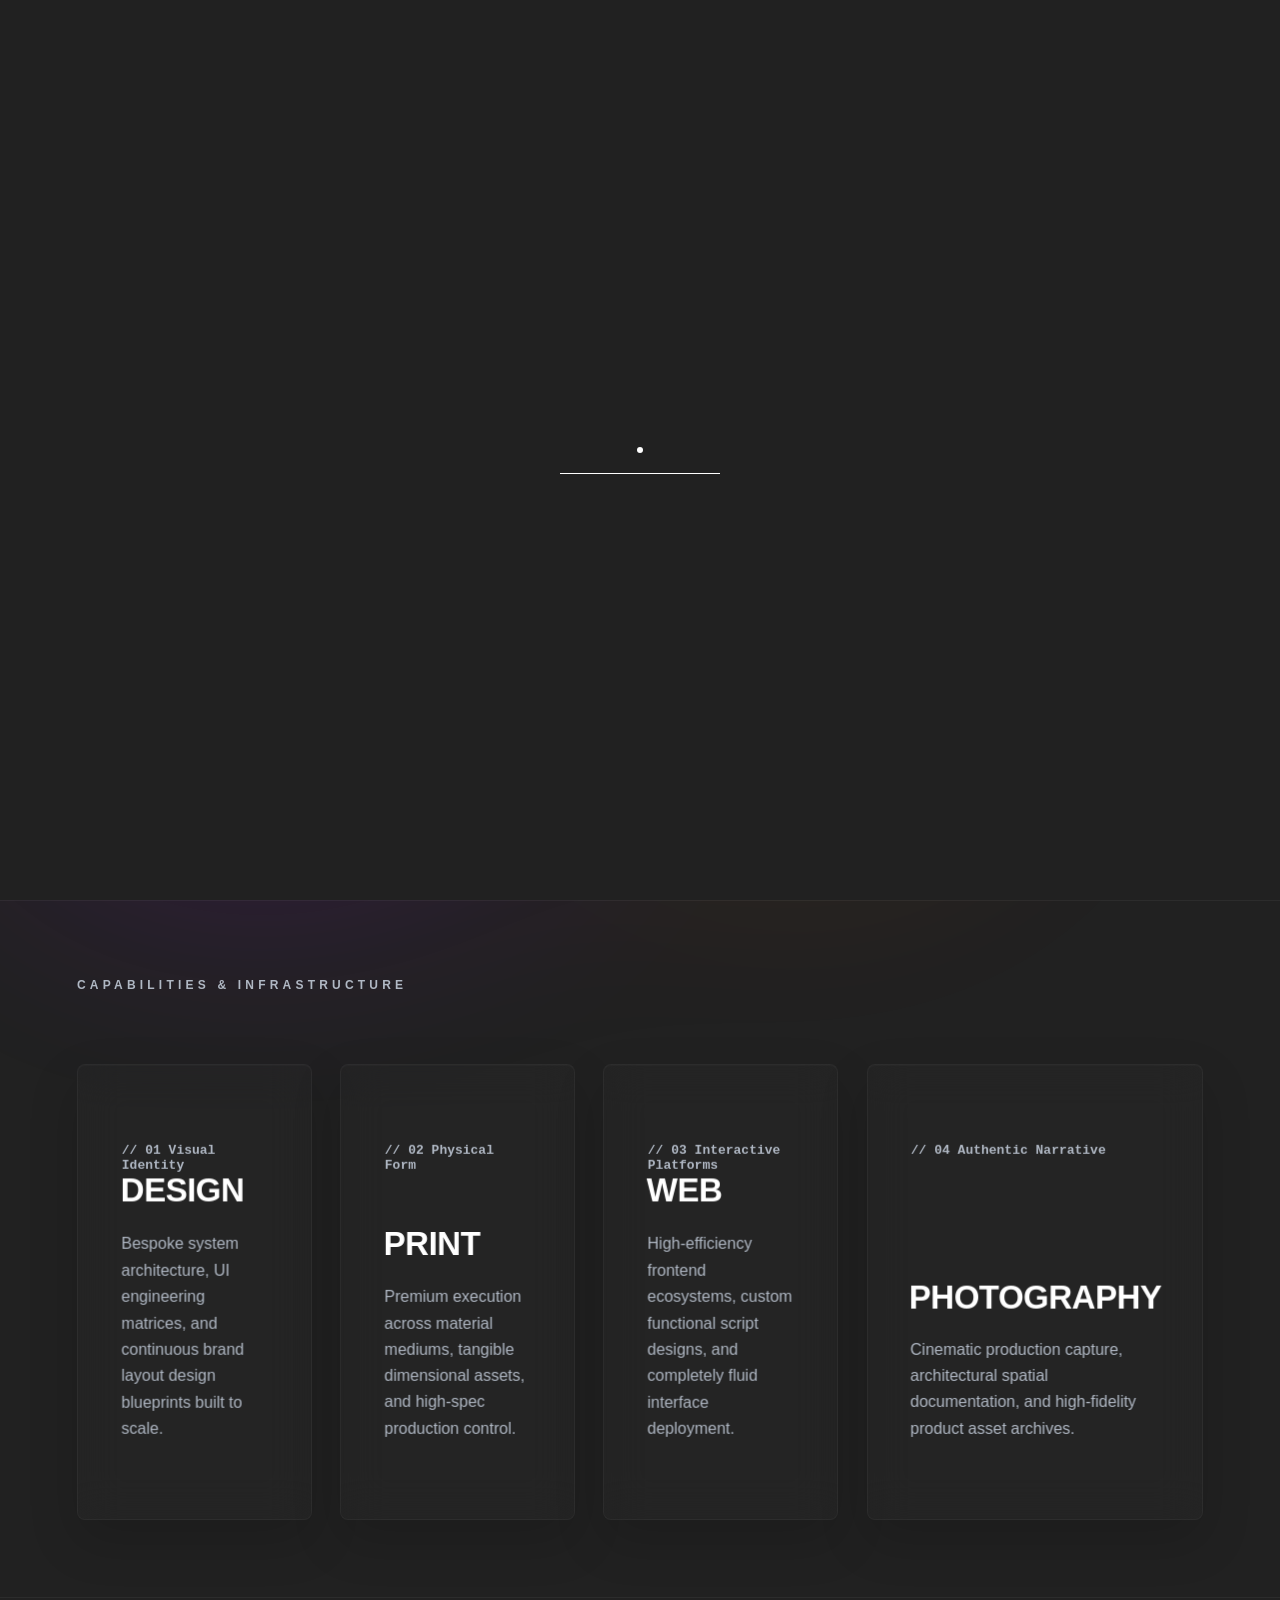
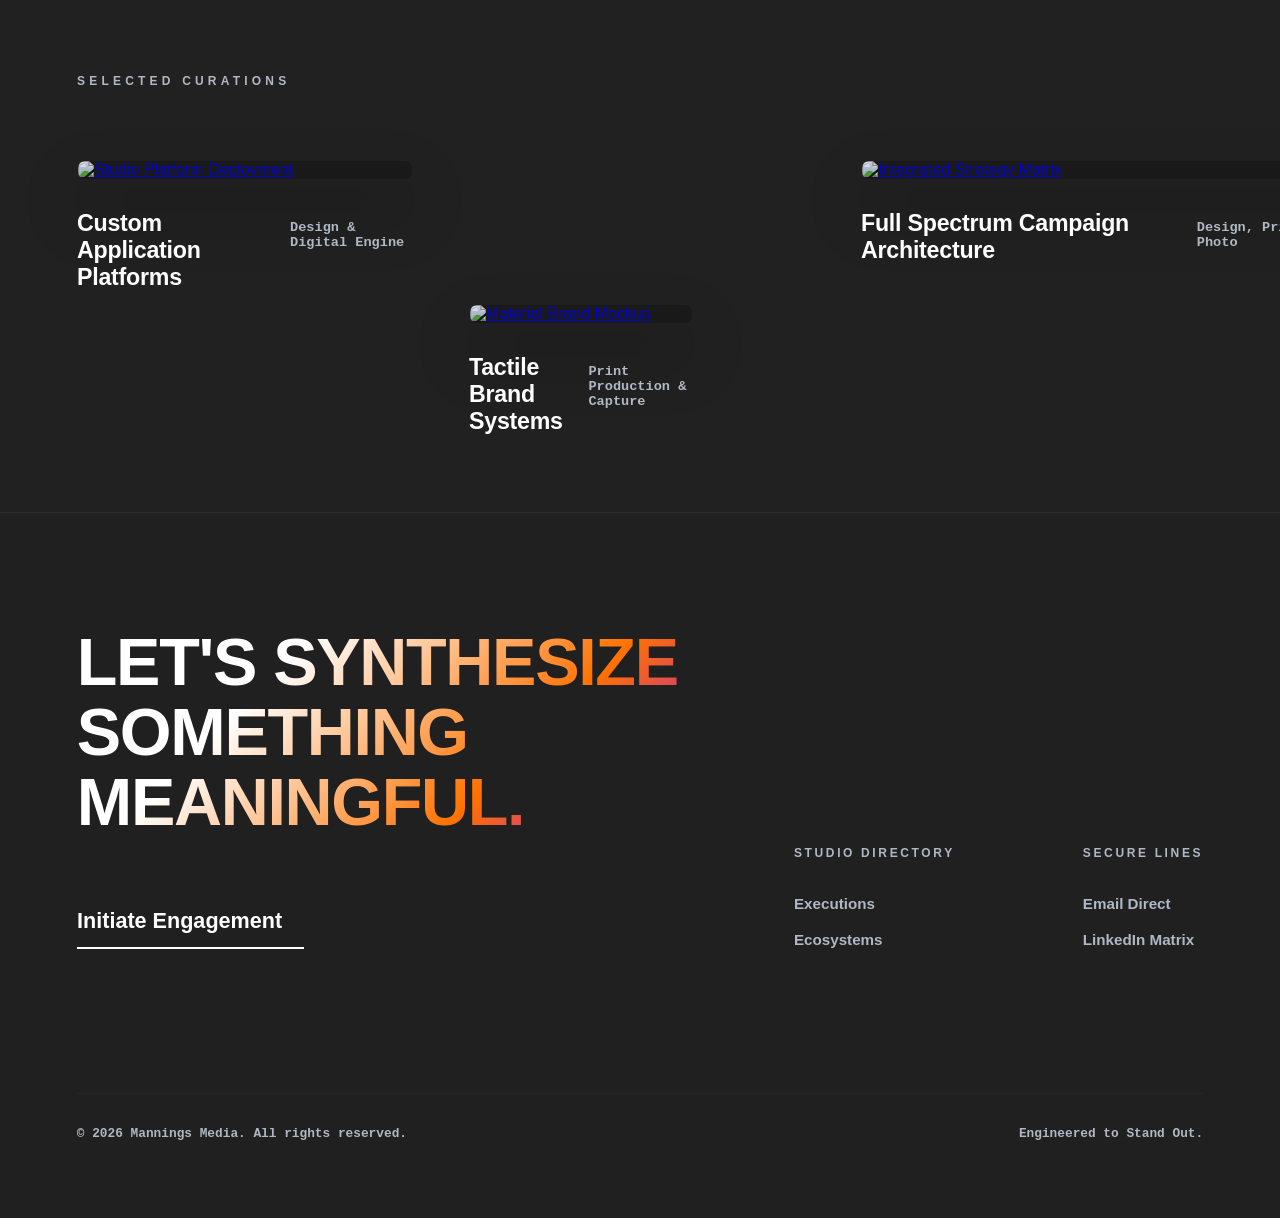
==== index.html @ 75388306 "Updated Web HTML" ====
<!DOCTYPE html>
<html lang="en">
<head>
    <meta charset="UTF-8">
    <meta name="viewport" content="width=device-width, initial-scale=1.0">
    <title>Mannings Media — Full Spectrum Creative Studio</title>
    <style>
        /* --- CORE ARCHITECTURE & LIGHT TOKENS --- */
        *, *::before, *::after {
            box-sizing: border-box;
            margin: 0;
            padding: 0;
        }

        :root {
            --bg-color: #212121; /* Premium Matte Charcoal Base */
            --surface-color: rgba(255, 255, 255, 0.015); 
            --text-primary: #FFFFFF; 
            --text-secondary: #B0B8C4; /* Crisp silver contrast optimized for charcoal */
            
            /* Chromatic Core Light Wells */
            --glow-cyan: rgba(0, 242, 254, 0.45);
            --glow-violet: rgba(159, 4, 240, 0.38);
            --glow-amber: rgba(255, 114, 0, 0.3);
            
            --transition-ultra: opacity 1.4s cubic-bezier(0.16, 1, 0.3, 1), transform 1.4s cubic-bezier(0.16, 1, 0.3, 1);
            --fluid-padding: clamp(2.5rem, 6vw, 8rem);
        }

        html {
            scroll-behavior: smooth;
            background-color: var(--bg-color);
            color: var(--text-primary);
            font-family: -apple-system, BlinkMacSystemFont, "Segoe UI", Roboto, sans-serif;
            -webkit-font-smoothing: antialiased;
        }

        body {
            overflow-x: hidden;
            position: relative;
            cursor: none; 
        }

        /* --- STRUCTURAL GRID MESH MASK --- */
        .structural-mesh {
            position: fixed;
            inset: 0;
            background-image: 
                linear-gradient(to right, rgba(255, 255, 255, 0.015) 1px, transparent 1px),
                linear-gradient(to bottom, rgba(255, 255, 255, 0.015) 1px, transparent 1px);
            background-size: 120px 120px;
            pointer-events: none;
            z-index: 1;
        }

        /* --- LIQUID FLUID CHROMATIC FIELDS --- */
        .ambient-fluid-container {
            position: fixed;
            inset: 0;
            z-index: 0;
            overflow: hidden;
            filter: blur(130px);
            opacity: 0.85; 
            pointer-events: none;
        }
        .liquid-blob {
            position: absolute;
            border-radius: 50%;
            will-change: transform;
            transform: translate3d(0,0,0);
        }
        #blob-cyan {
            width: 55vw;
            height: 55vw;
            top: -15%;
            right: -5%;
            background: radial-gradient(circle, var(--glow-cyan) 0%, transparent 75%);
        }
        #blob-violet {
            width: 60vw;
            height: 60vw;
            bottom: -10%;
            left: -10%;
            background: radial-gradient(circle, var(--glow-violet) 0%, transparent 75%);
        }
        #blob-amber {
            width: 45vw;
            height: 45vw;
            top: 35%;
            left: 40%;
            background: radial-gradient(circle, var(--glow-amber) 0%, transparent 70%);
        }

        /* --- EDITORIAL METADATA COLUMN --- */
        .meta-sidebar {
            position: absolute;
            left: 2.5rem;
            bottom: 10%;
            display: flex;
            flex-direction: column;
            align-items: center;
            gap: 2rem;
            pointer-events: none;
            z-index: 5;
        }
        .meta-line {
            width: 1px;
            height: 80px;
            background: linear-gradient(to bottom, rgba(255,255,255,0.15), transparent);
        }
        .meta-text {
            font-family: monospace;
            font-size: 0.65rem;
            letter-spacing: 0.35em;
            color: rgba(255, 255, 255, 0.25);
            writing-mode: vertical-rl;
            text-transform: uppercase;
        }

        /* --- PRELOADER INTRO CINEMA --- */
        #loader {
            position: fixed;
            inset: 0;
            background: #212121;
            z-index: 9999;
            display: flex;
            justify-content: center;
            align-items: center;
            transition: transform 1.2s cubic-bezier(0.16, 1, 0.3, 1);
        }
        .loader-wrap { text-align: center; }
        .loader-title {
            font-size: 1.2rem;
            letter-spacing: 0.4em;
            font-weight: 900;
            color: #FFFFFF;
            margin-bottom: 1.5rem;
            opacity: 0;
            transform: translateY(15px);
            animation: introReveal 2.2s cubic-bezier(0.16, 1, 0.3, 1) forwards;
        }
        .loader-bar {
            width: 160px;
            height: 1px;
            background: rgba(255,255,255,0.1);
            position: relative;
            overflow: hidden;
            margin: 0 auto;
        }
        .loader-bar::after {
            content: '';
            position: absolute;
            left: 0;
            top: 0;
            height: 100%;
            width: 0;
            background: #FFFFFF;
            animation: loadProgress 2s cubic-bezier(0.16, 1, 0.3, 1) forwards;
        }
        @keyframes loadProgress { to { width: 100%; } }
        @keyframes introReveal {
            0% { opacity: 0; transform: translateY(20px); filter: blur(5px); }
            30% { opacity: 1; transform: translateY(0); filter: blur(0); }
            85% { opacity: 1; filter: blur(0); }
            100% { opacity: 0; transform: translateY(-15px); filter: blur(5px); }
        }

        /* --- KINETIC PHYSIC-TRACKING CURSORS --- */
        #custom-cursor {
            width: 6px;
            height: 6px;
            background: #FFFFFF;
            border-radius: 50%;
            position: fixed;
            pointer-events: none;
            z-index: 10000;
            transform: translate3d(-50%, -50%, 0);
            transition: width 0.3s ease, height 0.3s ease, background-color 0.3s ease, border 0.3s ease;
            will-change: transform;
        }
        #custom-cursor-aura {
            width: 44px;
            height: 44px;
            border: 1px solid rgba(255, 255, 255, 0.15);
            border-radius: 50%;
            position: fixed;
            pointer-events: none;
            z-index: 9999;
            transform: translate3d(-50%, -50%, 0);
            transition: width 0.4s cubic-bezier(0.16, 1, 0.3, 1), height 0.4s cubic-bezier(0.16, 1, 0.3, 1), border-color 0.4s, background-color 0.4s;
            will-change: transform;
        }

        /* --- INTERSECTION REVEAL SYSTEMS --- */
        .reveal {
            opacity: 0;
            transform: translateY(40px);
            transition: var(--transition-ultra);
            will-change: transform, opacity;
        }
        .reveal.active {
            opacity: 1;
            transform: translateY(0);
        }
        .stagger-1 { transition-delay: 0.08s; }
        .stagger-2 { transition-delay: 0.16s; }
        .stagger-3 { transition-delay: 0.24s; }
        .stagger-4 { transition-delay: 0.32s; }

        /* --- CONTAINER STRUCTURE --- */
        .container {
            width: 100%;
            max-width: 1760px;
            margin: 0 auto;
            padding: 0 var(--fluid-padding);
            position: relative;
            z-index: 2;
        }

        /* --- HEADER NAVIGATION BLUR PLATFORM --- */
        header {
            position: fixed;
            top: 0;
            left: 0;
            width: 100%;
            z-index: 100;
            border-bottom: 1px solid rgba(255, 255, 255, 0.03);
            background: rgba(33, 33, 33, 0.7); 
            backdrop-filter: blur(24px);
            -webkit-backdrop-filter: blur(24px);
        }
        .nav-container {
            display: flex;
            justify-content: space-between;
            align-items: center;
            height: 95px;
        }
        .logo {
            font-weight: 900;
            font-size: 1.15rem;
            letter-spacing: 0.28em;
            color: var(--text-primary);
            text-decoration: none;
        }
        .nav-links {
            display: flex;
            gap: 4rem;
            list-style: none;
        }
        .nav-links a {
            font-size: 0.8rem;
            letter-spacing: 0.15em;
            text-transform: uppercase;
            color: var(--text-secondary);
            font-weight: 700;
            text-decoration: none;
            transition: color 0.4s;
        }
        .nav-links a:hover { color: var(--text-primary); }

        /* --- KINETIC HERO AREA --- */
        .hero {
            min-height: 100vh;
            display: flex;
            align-items: center;
            padding-top: 95px;
            position: relative;
        }
        .hero-grid {
            display: grid;
            grid-template-columns: 1.25fr 0.75fr;
            gap: 5rem;
            align-items: center;
            width: 100%;
        }
        
        .hero-text h1 {
            font-size: clamp(3.2rem, 6.2vw, 5.8rem);
            font-weight: 900;
            line-height: 0.95;
            letter-spacing: -0.035em;
            text-transform: uppercase;
            margin-bottom: 2.5rem;
            
            background: linear-gradient(135deg, #FFFFFF 25%, #00f2fe 65%, #9f04f0 100%);
            background-size: 200% auto;
            -webkit-background-clip: text;
            -webkit-text-fill-color: transparent;
            
            will-change: transform;
            transform: translate3d(0,0,0);
            animation: textShimmer 8s linear infinite;
        }
        @keyframes textShimmer {
            to { background-position: 200% center; }
        }
        
        .hero-text p {
            font-size: clamp(1.15rem, 1.6vw, 1.45rem);
            line-height: 1.65;
            color: var(--text-secondary);
            max-width: 650px;
        }
        
        /* PREVENTING CHEAP BOX LAYOUTS: Optimized Transparent Logo Module Container */
        .showcase-window {
            position: relative;
            width: 100%;
            aspect-ratio: 1 / 1; /* Clean square geometry to perfectly house your badge asset */
            background: transparent; /* Removed all blocks of dark color so transparency integrates seamlessly */
            display: flex;
            justify-content: center;
            align-items: center;
            transform-style: preserve-3d;
            perspective: 1000px;
            will-change: transform;
        }
        .showcase-window img {
            width: 85%;
            height: 85%;
            object-fit: contain; /* Critical execution: prevents your transparent PNG shape from stretching */
            transform: scale(1);
            opacity: 0.95;
            filter: drop-shadow(0 20px 40px rgba(0, 0, 0, 0.5)); /* Throws depth along alpha channel edge tracks */
            transition: transform 1.2s cubic-bezier(0.16, 1, 0.3, 1), opacity 0.4s, filter 0.4s;
        }
        .showcase-window:hover img {
            transform: scale(1.05) translateZ(25px); /* Subtly floats your brand identity forward in 3D on hover */
            opacity: 1;
            filter: drop-shadow(0 30px 60px rgba(0, 242, 254, 0.22)); /* Premium custom neon backing reflection */
        }

        /* --- CAPABILITY GRID PANELS --- */
        .pillars {
            padding: var(--fluid-padding) 0;
            border-top: 1px solid rgba(255, 255, 255, 0.05);
            position: relative;
        }
        .section-label {
            font-size: 0.75rem;
            letter-spacing: 0.35em;
            color: var(--text-secondary);
            text-transform: uppercase;
            margin-bottom: 4.5rem;
            display: block;
            font-weight: 700;
        }
        .pillars-grid {
            display: grid;
            grid-template-columns: repeat(4, 1fr);
            gap: 1.8rem;
            perspective: 1200px;
        }
        
        /* Premium Quiet Luxury Glass Blueprint */
        .pillar-card {
            position: relative;
            background: rgba(255, 255, 255, 0.015);
            border: 1px solid rgba(255, 255, 255, 0.04);
            box-shadow: inset 0 1px 0px rgba(255,255,255,0.02), 0 20px 50px rgba(0,0,0,0.15);
            padding: 5rem 2.8rem;
            display: flex;
            flex-direction: column;
            justify-content: space-between;
            min-height: 400px;
            transform-style: preserve-3d;
            perspective: 1000px;
            border-radius: 8px;
            backdrop-filter: blur(20px);
            -webkit-backdrop-filter: blur(20px);
            will-change: transform;
            transition: background-color 0.6s cubic-bezier(0.16, 1, 0.3, 1),
                        border-color 0.6s cubic-bezier(0.16, 1, 0.3, 1),
                        box-shadow 0.6s cubic-bezier(0.16, 1, 0.3, 1);
        }
        .pillar-card * { transform-style: preserve-3d; }
        
        /* Razor-thin highlight catch on hover */
        .pillar-card:hover {
            background: rgba(255, 255, 255, 0.025);
            border-color: rgba(255, 255, 255, 0.2);
            box-shadow: inset 0 1px 0px rgba(255,255,255,0.05), 0 30px 60px rgba(0, 0, 0, 0.2);
        }

        .pillar-num {
            font-family: monospace;
            font-size: 0.8rem;
            color: var(--text-secondary);
            font-weight: 600;
            transform: translateZ(15px);
        }
        .pillar-card h3 {
            font-size: 2rem;
            font-weight: 900;
            text-transform: uppercase;
            margin-bottom: 1.25rem;
            letter-spacing: -0.015em;
            color: var(--text-primary);
            transform: translateZ(30px);
        }
        .pillar-card p {
            font-size: 0.98rem;
            line-height: 1.65;
            color: var(--text-secondary);
            transform: translateZ(20px);
            transition: color 0.4s;
        }
        .pillar-card:hover p { color: var(--text-primary); }

        /* --- ASYMMETRIC CINEMATIC PORTFOLIO GALLERY --- */
        .portfolio {
            padding: var(--fluid-padding) 0;
            border-top: 1px solid rgba(255, 255, 255, 0.05);
        }
        .portfolio-grid {
            display: grid;
            grid-template-columns: repeat(12, 1fr);
            gap: 7rem 3.5rem;
        }
        .portfolio-item { position: relative; }
        .portfolio-item:nth-child(1) { grid-column: span 7; }
        .portfolio-item:nth-child(2) { grid-column: span 5; margin-top: 9rem; }
        .portfolio-item:nth-child(3) { grid-column: start 2 / span 10; }

        .portfolio-link-wrap {
            display: block;
            overflow: hidden;
            position: relative;
            background: #191919;
            border: 1px solid rgba(255, 255, 255, 0.03);
            border-radius: 8px;
            transform-style: preserve-3d;
            perspective: 1000px;
            box-shadow: 0 30px 60px rgba(0,0,0,0.25);
            will-change: transform;
            transition: box-shadow 0.4s ease;
        }
        
        /* Camera-lens focal reveal transition engine */
        .portfolio-img-box {
            width: 100%;
            aspect-ratio: 16 / 10;
            opacity: 0;
            transform: scale(1.12);
            filter: blur(10px);
            will-change: transform, filter, opacity;
            transition: transform 1.6s cubic-bezier(0.16, 1, 0.3, 1), 
                        filter 1.4s cubic-bezier(0.16, 1, 0.3, 1), 
                        opacity 1s cubic-bezier(0.16, 1, 0.3, 1);
        }
        .portfolio-item:nth-child(3) .portfolio-img-box { aspect-ratio: 22 / 9; }
        
        /* Settle and focus state on scroll trigger */
        .reveal.active .portfolio-img-box {
            transform: scale(1);
            filter: blur(0px);
            opacity: 0.85;
        }
        
        .portfolio-link-wrap:hover .portfolio-img-box {
            transform: scale(1.02);
            opacity: 1;
        }
        .portfolio-link-wrap:hover {
            box-shadow: 0 40px 90px rgba(0, 0, 0, 0.4);
        }

        .portfolio-meta {
            margin-top: 1.85rem;
            display: flex;
            justify-content: space-between;
            align-items: baseline;
            position: relative;
            z-index: 2;
        }
        .portfolio-title {
            font-size: 1.45rem;
            font-weight: 800;
            letter-spacing: -0.01em;
            color: var(--text-primary);
        }
        .portfolio-tags {
            font-size: 0.85rem;
            color: var(--text-secondary);
            font-family: monospace;
            font-weight: 600;
        }

        /* --- THE SIGNATURE FOOTER ARCHITECTURE --- */
        footer {
            padding: calc(var(--fluid-padding) * 1.5) 0 var(--fluid-padding) 0;
            border-top: 1px solid rgba(255, 255, 255, 0.05);
            background: rgba(33, 33, 33, 0.5);
            backdrop-filter: blur(24px);
            -webkit-backdrop-filter: blur(24px);
            position: relative;
        }
        .footer-grid {
            display: grid;
            grid-template-columns: 1.15fr 0.85fr;
            gap: 5rem;
            align-items: flex-end;
        }
        .footer-left h2 {
            font-size: clamp(2.5rem, 5.2vw, 4.5rem);
            font-weight: 900;
            line-height: 1.05;
            text-transform: uppercase;
            letter-spacing: -0.02em;
            margin-bottom: 3.5rem;
            background: linear-gradient(135deg, #FFFFFF 30%, #ff7200 70%, #9f04f0 100%);
            -webkit-background-clip: text;
            -webkit-text-fill-color: transparent;
        }
        .magnetic-cta {
            display: inline-block;
            padding: 0.85rem 0;
            font-size: 1.35rem;
            font-weight: 800;
            color: var(--text-primary);
            border-bottom: 2px solid var(--text-primary);
            position: relative;
            text-decoration: none;
            transition: transform 0.2s ease;
            will-change: transform;
        }
        .magnetic-cta::after {
            content: ' →';
            opacity: 0;
            transition: transform 0.4s cubic-bezier(0.16, 1, 0.3, 1), opacity 0.4s;
            transform: translate3d(-10px, 0, 0);
            display: inline-block;
        }
        .magnetic-cta:hover::after {
            opacity: 1;
            transform: translate3d(6px, 0, 0);
        }
        .footer-right {
            display: flex;
            justify-content: flex-end;
            gap: 8rem;
        }
        .footer-col h4 {
            font-size: 0.75rem;
            letter-spacing: 0.22em;
            text-transform: uppercase;
            color: var(--text-secondary);
            margin-bottom: 2.2rem;
            font-weight: 800;
        }
        .footer-col ul {
            list-style: none;
            display: flex;
            flex-direction: column;
            gap: 1.1rem;
        }
        .footer-col a {
            font-size: 0.95rem;
            color: var(--text-secondary);
            font-weight: 600;
            text-decoration: none;
            transition: color 0.3s;
        }
        .footer-col a:hover { color: var(--text-primary); }

        .footer-bottom {
            margin-top: 9rem;
            padding-top: 2rem;
            border-top: 1px solid rgba(255, 255, 255, 0.03);
            display: flex;
            justify-content: space-between;
            font-size: 0.8rem;
            color: var(--text-secondary);
            font-family: monospace;
            font-weight: 600;
        }

        /* --- RESPONSIVE PLATFORM RULES --- */
        @media (max-width: 1250px) {
            .pillars-grid { grid-template-columns: repeat(2, 1fr); }
            .portfolio-grid { gap: 4.5rem 2rem; }
            .portfolio-item:nth-child(1), .portfolio-item:nth-child(2), .portfolio-item:nth-child(3) {
                grid-column: span 12;
                margin-top: 0;
            }
            .portfolio-item:nth-child(3) .portfolio-img-box { aspect-ratio: 16 / 10; }
        }
        @media (max-width: 1100px) {
            .meta-sidebar { display: none; }
        }
        @media (max-width: 950px) {
            .hero-grid { grid-template-columns: 1fr; }
            .showcase-window { display: none; }
            .footer-grid { grid-template-columns: 1fr; gap: 4rem; }
            .footer-right { justify-content: flex-start; }
            body { cursor: default; }
            #custom-cursor, #custom-cursor-aura { display: none; }
            .ambient-fluid-container { opacity: 0.5; }
            .pillar-card { transform: none !important; }
        }
        @media (max-width: 650px) {
            .nav-links { display: none; }
            .pillars-grid { grid-template-columns: 1fr; }
            .footer-right { flex-direction: column; gap: 3.5rem; }
        }
    </style>
</head>
<body>

    <!-- LIGHT WELL CHROMATIC LAYER -->
    <div class="ambient-fluid-container">
        <div class="liquid-blob" id="blob-cyan"></div>
        <div class="liquid-blob" id="blob-violet"></div>
        <div class="liquid-blob" id="blob-amber"></div>
    </div>
    <div class="structural-mesh"></div>

    <!-- MOUSE FLUID DYNAMICS DRIVERS -->
    <div id="custom-cursor"></div>
    <div id="custom-cursor-aura"></div>

    <!-- INTRO FILM PRELOADER -->
    <div id="loader">
        <div class="loader-wrap">
            <div class="loader-title">MANNINGS MEDIA</div>
            <div class="loader-bar"></div>
        </div>
    </div>

    <!-- STRUCTURAL HEADER NAVIGATION -->
    <header>
        <div class="container nav-container">
            <a href="#" class="logo hover-target">MANNINGS MEDIA</a>
            <ul class="nav-links">
                <li><a href="#work" class="hover-target">Work</a></li>
                <li><a href="#services" class="hover-target">Services</a></li>
                <li><a href="#contact" class="hover-target">Contact</a></li>
            </ul>
        </div>
    </header>

    <!-- MAIN PLATFORM HERO CONTENT -->
    <section class="hero">
        <!-- Editorial Micro-Typography Sidebar Component -->
        <div class="meta-sidebar">
            <span class="meta-line"></span>
            <span class="meta-text">EST. DIRECTORY // 51.89N 1.21E</span>
        </div>

        <div class="container hero-grid">
            <div class="hero-text">
                <h1 id="kinetic-title">Pixels & Paper.<br>Unified Vision.</h1>
                <p>We are a high-discipline creative studio eliminating friction for progressive brands. By cross-pollinating strategy, web development, print craft, and photography, we protect creative integrity from inception to real-world presence.</p>
            </div>
            
            <!-- FIXED HIGH-FIDELITY TRANSPARENT LOGO WRAPPER -->
            <div class="showcase-window hover-target perspective-card">
                <img src="/ManningsMedia/images/logo.png" alt="Mannings Media Logo">
            </div>
        </div>
    </section>

    <!-- CORE FUNCTIONAL PILLARS -->
    <section class="pillars" id="services">
        <div class="container">
            <span class="section-label reveal">Capabilities & Infrastructure</span>
            <div class="pillars-grid">
                
                <!-- Pillar 01 -->
                <div class="pillar-card reveal perspective-card stagger-1">
                    <span class="pillar-num">// 01 Visual Identity</span>
                    <div>
                        <h3>Design</h3>
                        <p>Bespoke system architecture, UI engineering matrices, and continuous brand layout design blueprints built to scale.</p>
                    </div>
                </div>

                <!-- Pillar 02 -->
                <div class="pillar-card reveal perspective-card stagger-2">
                    <span class="pillar-num">// 02 Physical Form</span>
                    <div>
                        <h3>Print</h3>
                        <p>Premium execution across material mediums, tangible dimensional assets, and high-spec production control.</p>
                    </div>
                </div>

                <!-- Pillar 03 -->
                <div class="pillar-card reveal perspective-card stagger-3">
                    <span class="pillar-num">// 03 Interactive Platforms</span>
                    <div>
                        <h3>Web</h3>
                        <p>High-efficiency frontend ecosystems, custom functional script designs, and completely fluid interface deployment.</p>
                    </div>
                </div>

                <!-- Pillar 04 -->
                <div class="pillar-card reveal perspective-card stagger-4">
                    <span class="pillar-num">// 04 Authentic Narrative</span>
                    <div>
                        <h3>Photography</h3>
                        <p>Cinematic production capture, architectural spatial documentation, and high-fidelity product asset archives.</p>
                    </div>
                </div>

            </div>
        </div>
    </section>

    <!-- PORTFOLIO FRAME ASSEMBLY -->
    <section class="portfolio" id="work">
        <div class="container">
            <span class="section-label reveal">Selected Curations</span>
            <div class="portfolio-grid">
                
                <!-- Project 01 -->
                <div class="portfolio-item reveal">
                    <a href="#" class="portfolio-link-wrap hover-target perspective-card">
                        <img class="portfolio-img-box" src="https://images.unsplash.com/photo-1507238691740-187a5b1d37b8?auto=format&fit=crop&w=1200&q=80" alt="Studio Platform Deployment">
                    </a>
                    <div class="portfolio-meta">
                        <span class="portfolio-title">Custom Application Platforms</span>
                        <span class="portfolio-tags">Design & Digital Engine</span>
                    </div>
                </div>

                <!-- Project 02 -->
                <div class="portfolio-item reveal">
                    <a href="#" class="portfolio-link-wrap hover-target perspective-card">
                        <img class="portfolio-img-box" src="https://images.unsplash.com/photo-1513151233558-d860c5398176?auto=format&fit=crop&w=1000&q=80" alt="Material Brand Mockup">
                    </a>
                    <div class="portfolio-meta">
                        <span class="portfolio-title">Tactile Brand Systems</span>
                        <span class="portfolio-tags">Print Production & Capture</span>
                    </div>
                </div>

                <!-- Project 03 -->
                <div class="portfolio-item reveal">
                    <a href="#" class="portfolio-link-wrap hover-target perspective-card">
                        <img class="portfolio-img-box" src="https://images.unsplash.com/photo-1460925895917-afdab827c52f?auto=format&fit=crop&w=1600&q=80" alt="Integrated Strategy Matrix">
                    </a>
                    <div class="portfolio-meta">
                        <span class="portfolio-title">Full Spectrum Campaign Architecture</span>
                        <span class="portfolio-tags">Design, Print, Web, Photo</span>
                    </div>
                </div>

            </div>
        </div>
    </section>

    <!-- ACTION TARGET ENGAGEMENT FOOTER -->
    <footer id="contact">
        <div class="container reveal">
            <div class="footer-grid">
                <div class="footer-left">
                    <h2>Let's synthesize<br>something meaningful.</h2>
                    <a href="mailto:hello@manningsmedia.com" class="magnetic-cta hover-target">Initiate Engagement</a>
                </div>
                <div class="footer-right">
                    <div class="footer-col">
                        <h4>Studio Directory</h4>
                        <ul>
                            <li><a href="#work" class="hover-target">Executions</a></li>
                            <li><a href="#services" class="hover-target">Ecosystems</a></li>
                        </ul>
                    </div>
                    <div class="footer-col">
                        <h4>Secure Lines</h4>
                        <ul>
                            <li><a href="mailto:hello@manningsmedia.com" class="hover-target">Email Direct</a></li>
                            <li><a href="#" class="hover-target">LinkedIn Matrix</a></li>
                        </ul>
                    </div>
                </div>
            </div>
            <div class="footer-bottom">
                <p>&copy; 2026 Mannings Media. All rights reserved.</p>
                <p>Engineered to Stand Out.</p>
            </div>
        </div>
    </footer>

    <!-- INTERACTIVE ENGINE RUNTIME IMPLEMENTATION -->
    <script>
        // 1. Structural preloader lifecycle cleanup
        window.addEventListener('load', () => {
            const loader = document.getElementById('loader');
            setTimeout(() => {
                loader.style.transform = 'translateY(-100%)';
            }, 1800);
        });

        // 2. Physics Interpolation Coordinates
        const cursor = document.getElementById('custom-cursor');
        const aura = document.getElementById('custom-cursor-aura');
        const blobCyan = document.getElementById('blob-cyan');
        const blobViolet = document.getElementById('blob-violet');
        const blobAmber = document.getElementById('blob-amber');
        const kineticTitle = document.getElementById('kinetic-title');

        const mouse = { x: window.innerWidth / 2, y: window.innerHeight / 2 };
        const targetCursor = { x: window.innerWidth / 2, y: window.innerHeight / 2 };
        const targetAura = { x: window.innerWidth / 2, y: window.innerHeight / 2 };
        const targetTitle = { x: 0, y: 0, skew: 0 };
        const currentTitle = { x: 0, y: 0, skew: 0 };
        
        const targetBlobs = { cyanX: 0, cyanY: 0, violetX: 0, violetY: 0, amberX: 0, amberY: 0 };
        const currentBlobs = { cyanX: 0, cyanY: 0, violetX: 0, violetY: 0, amberX: 0, amberY: 0 };

        const lerp = (start, end, amt) => (1 - amt) * start + amt * end;

        window.addEventListener('mousemove', (e) => {
            mouse.x = e.clientX;
            mouse.y = e.clientY;

            // Ambient fluid shifts
            let factorX = (mouse.x - window.innerWidth / 2);
            let factorY = (mouse.y - window.innerHeight / 2);

            targetBlobs.cyanX = factorX * 0.16;
            targetBlobs.cyanY = factorY * 0.16;
            targetBlobs.violetX = factorX * -0.12;
            targetBlobs.violetY = factorY * -0.12;
            targetBlobs.amberX = factorX * 0.08;
            targetBlobs.amberY = factorY * -0.2;

            // Kinetic Title Deflection Matrix
            let titleRect = kineticTitle.getBoundingClientRect();
            let titleCenterX = titleRect.left + titleRect.width / 2;
            let titleCenterY = titleRect.top + titleRect.height / 2;
            let distToTitleX = mouse.x - titleCenterX;
            let distToTitleY = mouse.y - titleCenterY;
            
            if (Math.abs(distToTitleX) < 500 && Math.abs(distToTitleY) < 400) {
                targetTitle.x = distToTitleX * 0.04;
                targetTitle.y = distToTitleY * 0.04;
                targetTitle.skew = distToTitleX * 0.015;
            } else {
                targetTitle.x = 0;
                targetTitle.y = 0;
                targetTitle.skew = 0;
            }
        });

        // 3D Card tilt configurations
        const cardElements = document.querySelectorAll('.perspective-card');
        const cardsData = Array.from(cardElements).map(card => ({
            el: card,
            targetRotX: 0, targetRotY: 0, targetY: 0,
            currRotX: 0, currRotY: 0, currY: 0
        }));

        cardsData.forEach((cardData) => {
            cardData.el.addEventListener('mousemove', (e) => {
                let rect = cardData.el.getBoundingClientRect();
                let x = e.clientX - rect.left; 
                let y = e.clientY - rect.top; 
                let centerX = rect.width / 2;
                let centerY = rect.height / 2;
                
                cardData.targetRotX = (centerY - y) * 0.06; 
                cardData.targetRotY = (x - centerX) * 0.06;
                cardData.targetY = -8;
            });

            cardData.el.addEventListener('mouseleave', () => {
                cardData.targetRotX = 0;
                cardData.targetRotY = 0;
                cardData.targetY = 0;
            });
        });

        // Elastic CTA magnet function
        const magneticElements = document.querySelectorAll('.magnetic-cta');
        magneticElements.forEach(el => {
            el.addEventListener('mousemove', function(e) {
                const rect = this.getBoundingClientRect();
                const x = e.clientX - rect.left - rect.width / 2;
                const y = e.clientY - rect.top - rect.height / 2;
                this.style.transform = `translate3d(${x * 0.35}px, ${y * 0.35}px, 0)`;
            });
            el.addEventListener('mouseleave', function() {
                this.style.transform = 'translate3d(0, 0, 0)';
            });
        });

        // Main animation engine rendering thread
        function performRenderLoop() {
            targetCursor.x = lerp(targetCursor.x, mouse.x, 0.35);
            targetCursor.y = lerp(targetCursor.y, mouse.y, 0.35);
            cursor.style.transform = `translate3d(${targetCursor.x}px, ${targetCursor.y}px, 0) translate(-50%, -50%)`;

            targetAura.x = lerp(targetAura.x, mouse.x, 0.095);
            targetAura.y = lerp(targetAura.y, mouse.y, 0.095);
            aura.style.transform = `translate3d(${targetAura.x}px, ${targetAura.y}px, 0) translate(-50%, -50%)`;

            currentBlobs.cyanX = lerp(currentBlobs.cyanX, targetBlobs.cyanX, 0.04);
            currentBlobs.cyanY = lerp(currentBlobs.cyanY, targetBlobs.cyanY, 0.04);
            blobCyan.style.transform = `translate3d(${currentBlobs.cyanX}px, ${currentBlobs.cyanY}px, 0)`;

            currentBlobs.violetX = lerp(currentBlobs.violetX, targetBlobs.violetX, 0.03);
            currentBlobs.violetY = lerp(currentBlobs.violetY, targetBlobs.violetY, 0.03);
            blobViolet.style.transform = `translate3d(${currentBlobs.violetX}px, ${currentBlobs.violetY}px, 0)`;

            currentBlobs.amberX = lerp(currentBlobs.amberX, targetBlobs.amberX, 0.03);
            currentBlobs.amberY = lerp(currentBlobs.amberY, targetBlobs.amberY, 0.03);
            blobAmber.style.transform = `translate3d(${currentBlobs.amberX}px, ${currentBlobs.amberY}px, 0)`;

            currentTitle.x = lerp(currentTitle.x, targetTitle.x, 0.06);
            currentTitle.y = lerp(currentTitle.y, targetTitle.y, 0.06);
            currentTitle.skew = lerp(currentTitle.skew, targetTitle.skew, 0.06);
            kineticTitle.style.transform = `translate3d(${currentTitle.x}px, ${currentTitle.y}px, 0) skewX(${currentTitle.skew}deg)`;

            cardsData.forEach(card => {
                card.currRotX = lerp(card.currRotX, card.targetRotX, 0.08);
                card.currRotY = lerp(card.currRotY, card.targetRotY, 0.08);
                card.currY = lerp(card.currY, card.targetY, 0.08);
                card.el.style.transform = `perspective(1000px) rotateX(${card.currRotX}deg) rotateY(${card.currRotY}deg) translateY(${card.currY}px)`;
            });

            requestAnimationFrame(performRenderLoop);
        }
        requestAnimationFrame(performRenderLoop);

        // Interactive UI aura state updates
        const hoverTargets = document.querySelectorAll('.hover-target, a, .pillar-card');
        hoverTargets.forEach(target => {
            target.addEventListener('mouseenter', () => {
                cursor.style.width = '12px';
                cursor.style.height = '12px';
                cursor.style.backgroundColor = 'transparent';
                cursor.style.border = '1px solid #FFFFFF';
                
                aura.style.width = '60px';
                aura.style.height = '60px';
                aura.style.backgroundColor = 'rgba(255, 255, 255, 0.1)';
                aura.style.borderColor = 'rgba(255, 255, 255, 0.4)';
            });
            target.addEventListener('mouseleave', () => {
                cursor.style.width = '6px';
                cursor.style.height = '6px';
                cursor.style.backgroundColor = '#FFFFFF';
                cursor.style.border = 'none';
                
                aura.style.width = '44px';
                aura.style.height = '44px';
                aura.style.backgroundColor = 'transparent';
                aura.style.borderColor = 'rgba(255, 255, 255, 0.15)';
            });
        });

        // Optimized structural scroll viewport tracking
        const revealElements = document.querySelectorAll('.reveal');
        const revealObserver = new IntersectionObserver((entries) => {
            entries.forEach(entry => {
                if (entry.isIntersecting) {
                    entry.target.classList.add('active');
                    revealObserver.unobserve(entry.target);
                }
            });
        }, { threshold: 0.05, rootMargin: "0px 0px -30px 0px" });

        revealElements.forEach(el => revealObserver.observe(el));
    </script>
</body>
</html>
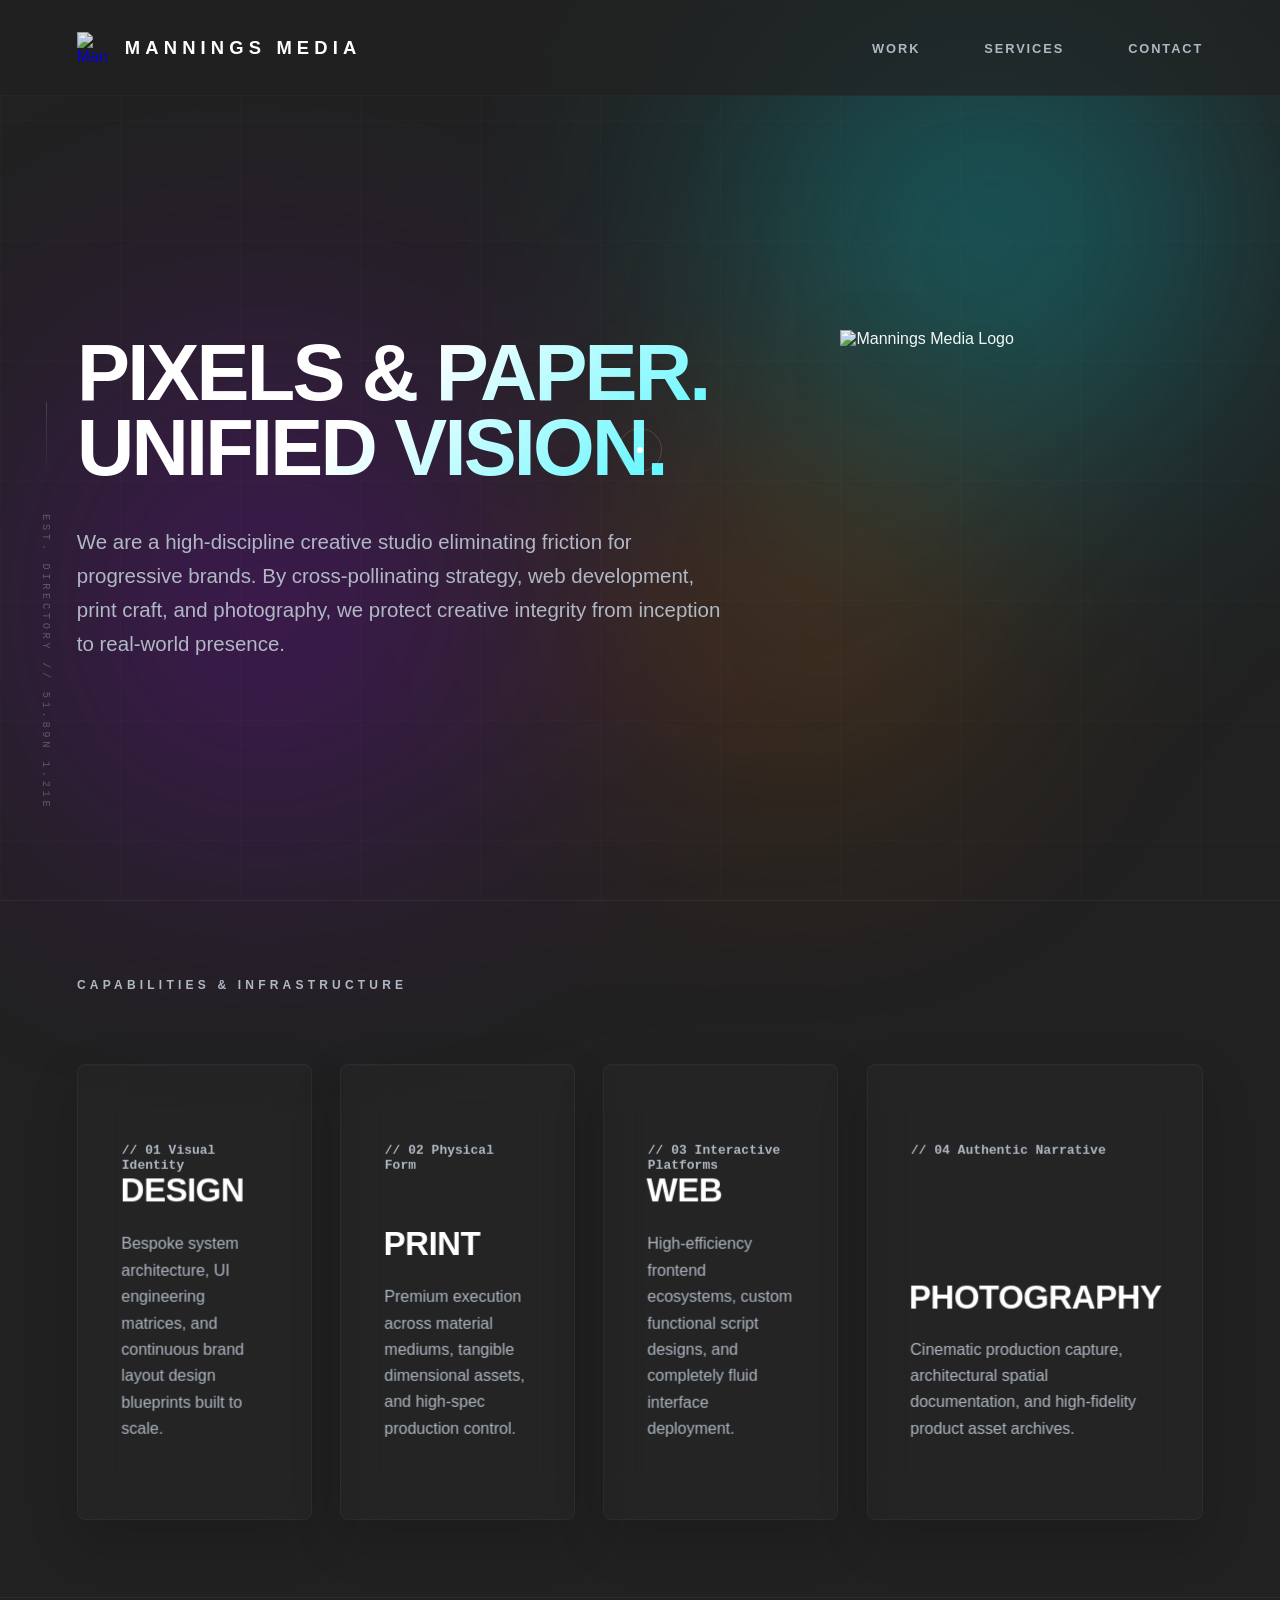
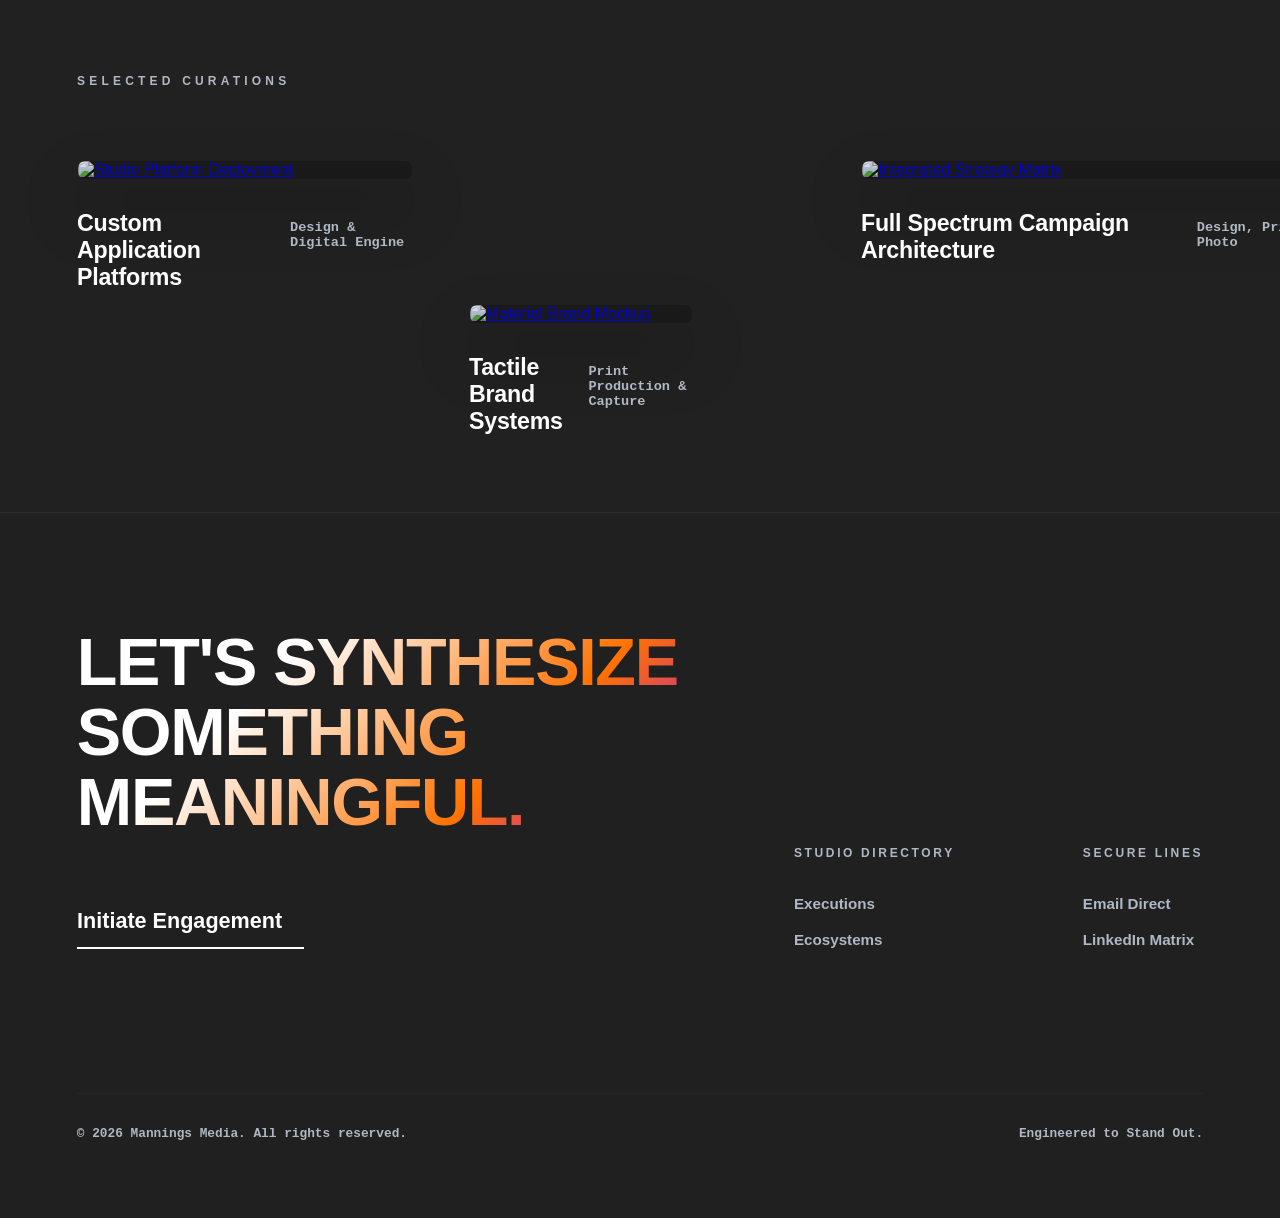
==== commit cddc8f6a: "Enhance brand group layout and showcase styles" ====
--- a/index.html
+++ b/index.html
@@ -235,13 +235,33 @@
             align-items: center;
             height: 95px;
         }
+        
+        /* Brand Group Layout for Logo + Text Integration */
+        .brand-group {
+            display: flex;
+            align-items: center;
+            gap: 16px;
+            text-decoration: none;
+        }
+        .nav-logo-image {
+            width: 32px;
+            height: 32px;
+            object-fit: contain;
+            opacity: 0.9;
+            transition: transform 0.4s cubic-bezier(0.16, 1, 0.3, 1), opacity 0.4s;
+        }
+        .brand-group:hover .nav-logo-image {
+            transform: rotate(5deg) scale(1.08);
+            opacity: 1;
+        }
+        
         .logo {
             font-weight: 900;
             font-size: 1.15rem;
             letter-spacing: 0.28em;
             color: var(--text-primary);
-            text-decoration: none;
-        }
+        }
+        
         .nav-links {
             display: flex;
             gap: 4rem;
@@ -302,12 +322,12 @@
             max-width: 650px;
         }
         
-        /* PREVENTING CHEAP BOX LAYOUTS: Optimized Transparent Logo Module Container */
+        /* Showcase container for the primary hero asset */
         .showcase-window {
             position: relative;
             width: 100%;
-            aspect-ratio: 1 / 1; /* Clean square geometry to perfectly house your badge asset */
-            background: transparent; /* Removed all blocks of dark color so transparency integrates seamlessly */
+            aspect-ratio: 1 / 1;
+            background: transparent;
             display: flex;
             justify-content: center;
             align-items: center;
@@ -318,16 +338,16 @@
         .showcase-window img {
             width: 85%;
             height: 85%;
-            object-fit: contain; /* Critical execution: prevents your transparent PNG shape from stretching */
+            object-fit: contain;
             transform: scale(1);
             opacity: 0.95;
-            filter: drop-shadow(0 20px 40px rgba(0, 0, 0, 0.5)); /* Throws depth along alpha channel edge tracks */
+            filter: drop-shadow(0 20px 40px rgba(0, 0, 0, 0.5));
             transition: transform 1.2s cubic-bezier(0.16, 1, 0.3, 1), opacity 0.4s, filter 0.4s;
         }
         .showcase-window:hover img {
-            transform: scale(1.05) translateZ(25px); /* Subtly floats your brand identity forward in 3D on hover */
+            transform: scale(1.05) translateZ(25px);
             opacity: 1;
-            filter: drop-shadow(0 30px 60px rgba(0, 242, 254, 0.22)); /* Premium custom neon backing reflection */
+            filter: drop-shadow(0 30px 60px rgba(0, 242, 254, 0.22));
         }
 
         /* --- CAPABILITY GRID PANELS --- */
@@ -352,7 +372,6 @@
             perspective: 1200px;
         }
         
-        /* Premium Quiet Luxury Glass Blueprint */
         .pillar-card {
             position: relative;
             background: rgba(255, 255, 255, 0.015);
@@ -375,7 +394,6 @@
         }
         .pillar-card * { transform-style: preserve-3d; }
         
-        /* Razor-thin highlight catch on hover */
         .pillar-card:hover {
             background: rgba(255, 255, 255, 0.025);
             border-color: rgba(255, 255, 255, 0.2);
@@ -436,7 +454,6 @@
             transition: box-shadow 0.4s ease;
         }
         
-        /* Camera-lens focal reveal transition engine */
         .portfolio-img-box {
             width: 100%;
             aspect-ratio: 16 / 10;
@@ -450,7 +467,6 @@
         }
         .portfolio-item:nth-child(3) .portfolio-img-box { aspect-ratio: 22 / 9; }
         
-        /* Settle and focus state on scroll trigger */
         .reveal.active .portfolio-img-box {
             transform: scale(1);
             filter: blur(0px);
@@ -630,7 +646,11 @@
     <!-- STRUCTURAL HEADER NAVIGATION -->
     <header>
         <div class="container nav-container">
-            <a href="#" class="logo hover-target">MANNINGS MEDIA</a>
+            <!-- BRAND GROUP: Integrates the stripped-down logo badge with the brand text -->
+            <a href="#" class="brand-group hover-target">
+                <img class="nav-logo-image" src="/ManningsMedia/images/strippedlogo.png" alt="Mannings Media Emblem">
+                <span class="logo">MANNINGS MEDIA</span>
+            </a>
             <ul class="nav-links">
                 <li><a href="#work" class="hover-target">Work</a></li>
                 <li><a href="#services" class="hover-target">Services</a></li>
@@ -653,7 +673,7 @@
                 <p>We are a high-discipline creative studio eliminating friction for progressive brands. By cross-pollinating strategy, web development, print craft, and photography, we protect creative integrity from inception to real-world presence.</p>
             </div>
             
-            <!-- FIXED HIGH-FIDELITY TRANSPARENT LOGO WRAPPER -->
+            <!-- THE HERO PRESENCE ASSET CONTAINER -->
             <div class="showcase-window hover-target perspective-card">
                 <img src="/ManningsMedia/images/logo.png" alt="Mannings Media Logo">
             </div>
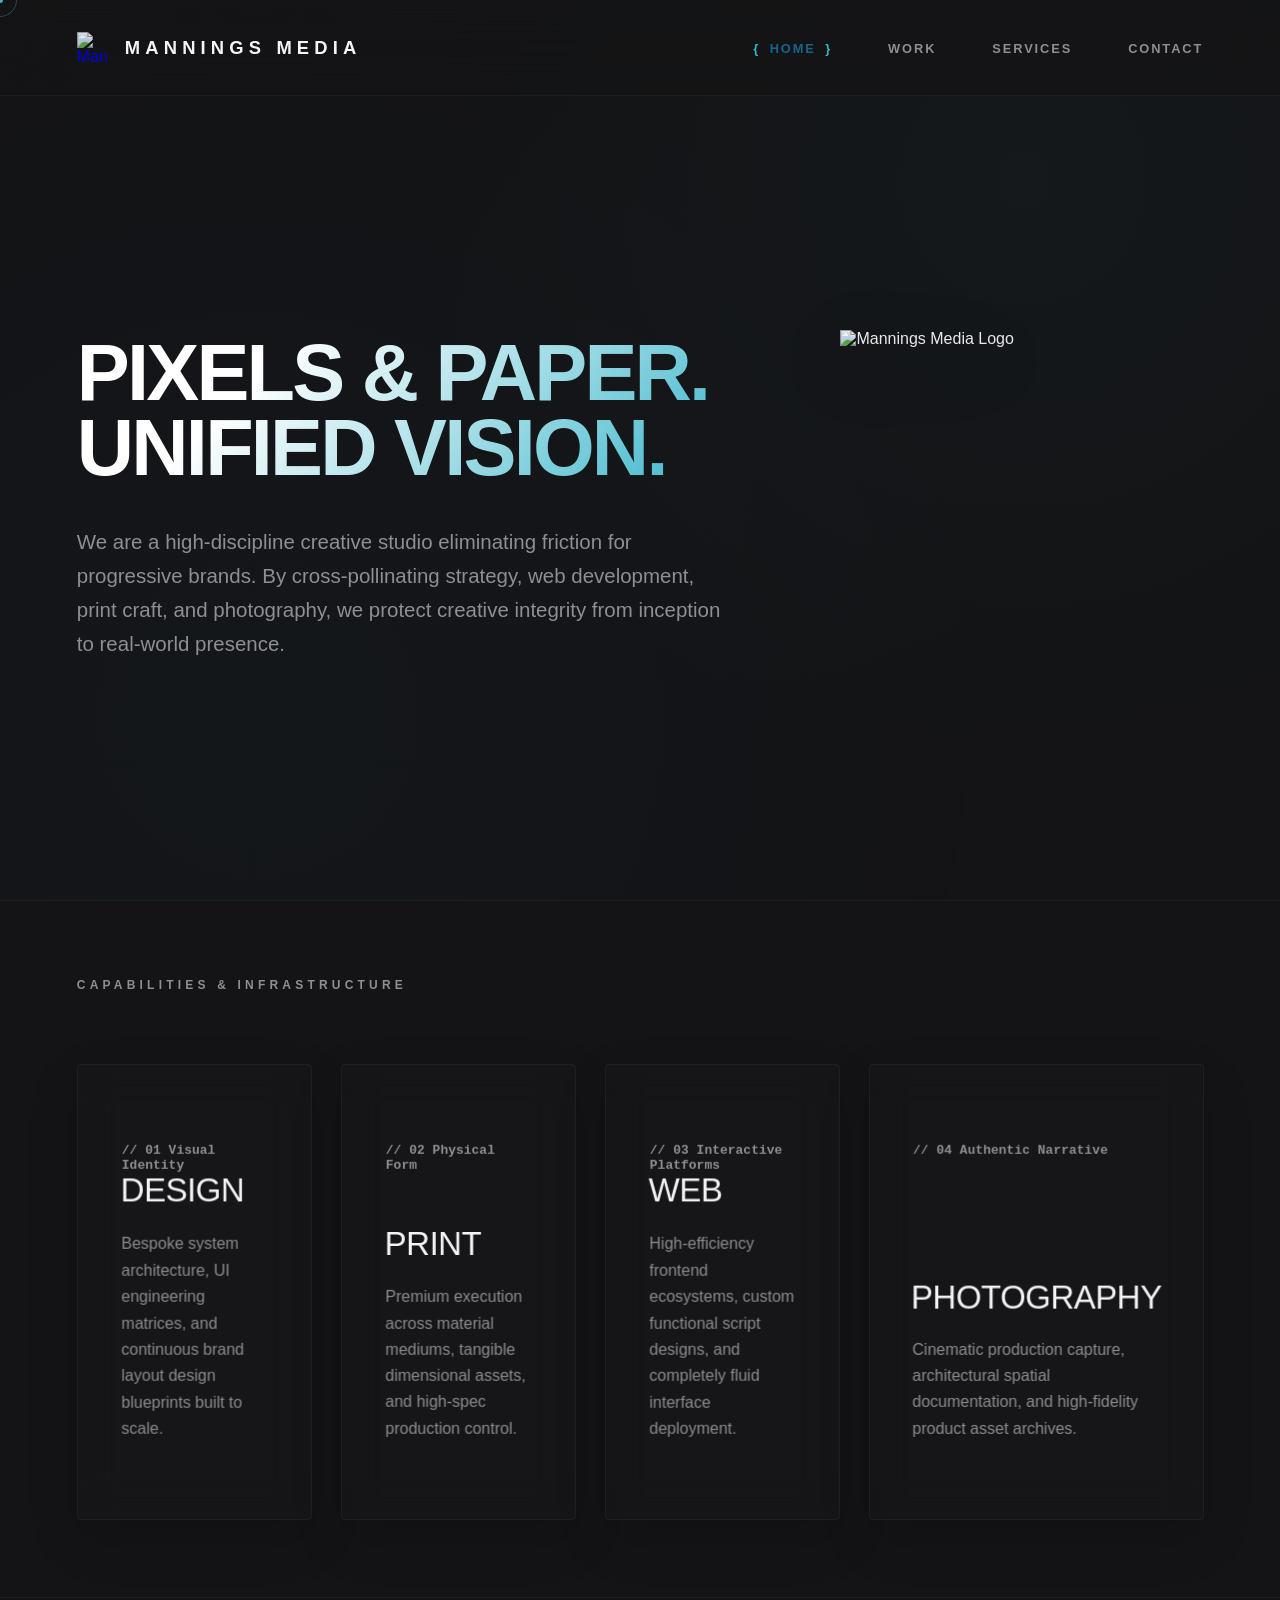
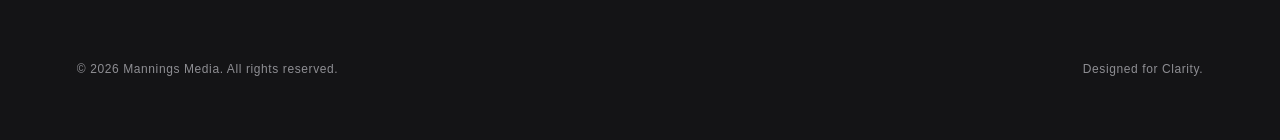
==== commit f14473f5: "New styles" ====
--- a/index.html
+++ b/index.html
@@ -3,9 +3,9 @@
 <head>
     <meta charset="UTF-8">
     <meta name="viewport" content="width=device-width, initial-scale=1.0">
-    <title>Mannings Media — Full Spectrum Creative Studio</title>
+    <title>Mannings Media — Design & Digital Studio</title>
     <style>
-        /* --- CORE ARCHITECTURE & LIGHT TOKENS --- */
+        /* --- DESIGN TOKENS & BRAND PALETTE FROM STRIPPEDLOGO.PNG --- */
         *, *::before, *::after {
             box-sizing: border-box;
             margin: 0;
@@ -13,201 +13,84 @@
         }
 
         :root {
-            --bg-color: #212121; /* Premium Matte Charcoal Base */
-            --surface-color: rgba(255, 255, 255, 0.015); 
-            --text-primary: #FFFFFF; 
-            --text-secondary: #B0B8C4; /* Crisp silver contrast optimized for charcoal */
+            --bg-base: #141416;
+            --surface-color: rgba(255, 255, 255, 0.015);
+            --text-main: #F4F4F6;
+            --text-muted: #8E8E93;
+            --border-fine: rgba(255, 255, 255, 0.04);
+            --fluid-padding: clamp(2.5rem, 6vw, 8rem);
             
-            /* Chromatic Core Light Wells */
-            --glow-cyan: rgba(0, 242, 254, 0.45);
-            --glow-violet: rgba(159, 4, 240, 0.38);
-            --glow-amber: rgba(255, 114, 0, 0.3);
-            
-            --transition-ultra: opacity 1.4s cubic-bezier(0.16, 1, 0.3, 1), transform 1.4s cubic-bezier(0.16, 1, 0.3, 1);
-            --fluid-padding: clamp(2.5rem, 6vw, 8rem);
+            /* Sampled Colors from strippedlogo.png */
+            --brand-teal: #39b5ca;       
+            --brand-blue: #16648b;       
         }
 
         html {
             scroll-behavior: smooth;
-            background-color: var(--bg-color);
-            color: var(--text-primary);
-            font-family: -apple-system, BlinkMacSystemFont, "Segoe UI", Roboto, sans-serif;
+            background-color: var(--bg-base);
+            color: var(--text-main);
+            font-family: -apple-system, BlinkMacSystemFont, "Segoe UI", Helvetica, Arial, sans-serif;
             -webkit-font-smoothing: antialiased;
+            /* Hide system cursor to let custom cursor shine */
+            cursor: none;
         }
 
         body {
             overflow-x: hidden;
             position: relative;
-            cursor: none; 
-        }
-
-        /* --- STRUCTURAL GRID MESH MASK --- */
-        .structural-mesh {
+        }
+
+        /* --- CUSTOM MICRO-INTERACTIVE CURSOR --- */
+        .custom-cursor-dot {
+            width: 6px;
+            height: 6px;
+            background-color: var(--brand-teal);
+            border-radius: 50%;
             position: fixed;
-            inset: 0;
-            background-image: 
-                linear-gradient(to right, rgba(255, 255, 255, 0.015) 1px, transparent 1px),
-                linear-gradient(to bottom, rgba(255, 255, 255, 0.015) 1px, transparent 1px);
-            background-size: 120px 120px;
+            top: 0;
+            left: 0;
             pointer-events: none;
-            z-index: 1;
-        }
-
-        /* --- LIQUID FLUID CHROMATIC FIELDS --- */
-        .ambient-fluid-container {
+            z-index: 9999;
+            transform: translate3d(-50%, -50%, 0);
+            will-change: transform;
+        }
+
+        .custom-cursor-circle {
+            width: 34px;
+            height: 34px;
+            border: 1px solid rgba(57, 181, 202, 0.35);
+            border-radius: 50%;
+            position: fixed;
+            top: 0;
+            left: 0;
+            pointer-events: none;
+            z-index: 9998;
+            transform: translate3d(-50%, -50%, 0);
+            will-change: transform, width, height, background-color, border-color;
+            transition: width 0.3s cubic-bezier(0.16, 1, 0.3, 1),
+                        height 0.3s cubic-bezier(0.16, 1, 0.3, 1),
+                        background-color 0.3s cubic-bezier(0.16, 1, 0.3, 1),
+                        border-color 0.3s cubic-bezier(0.16, 1, 0.3, 1);
+        }
+
+        /* Interactive state expansion styling */
+        .custom-cursor-circle.expand {
+            width: 55px;
+            height: 55px;
+            background-color: rgba(57, 181, 202, 0.03);
+            border-color: rgba(57, 181, 202, 0.7);
+        }
+
+        /* Ambient Fluid Lighting directly using brand nodes */
+        .studio-lighting {
             position: fixed;
             inset: 0;
             z-index: 0;
-            overflow: hidden;
-            filter: blur(130px);
-            opacity: 0.85; 
             pointer-events: none;
-        }
-        .liquid-blob {
-            position: absolute;
-            border-radius: 50%;
-            will-change: transform;
-            transform: translate3d(0,0,0);
-        }
-        #blob-cyan {
-            width: 55vw;
-            height: 55vw;
-            top: -15%;
-            right: -5%;
-            background: radial-gradient(circle, var(--glow-cyan) 0%, transparent 75%);
-        }
-        #blob-violet {
-            width: 60vw;
-            height: 60vw;
-            bottom: -10%;
-            left: -10%;
-            background: radial-gradient(circle, var(--glow-violet) 0%, transparent 75%);
-        }
-        #blob-amber {
-            width: 45vw;
-            height: 45vw;
-            top: 35%;
-            left: 40%;
-            background: radial-gradient(circle, var(--glow-amber) 0%, transparent 70%);
-        }
-
-        /* --- EDITORIAL METADATA COLUMN --- */
-        .meta-sidebar {
-            position: absolute;
-            left: 2.5rem;
-            bottom: 10%;
-            display: flex;
-            flex-direction: column;
-            align-items: center;
-            gap: 2rem;
-            pointer-events: none;
-            z-index: 5;
-        }
-        .meta-line {
-            width: 1px;
-            height: 80px;
-            background: linear-gradient(to bottom, rgba(255,255,255,0.15), transparent);
-        }
-        .meta-text {
-            font-family: monospace;
-            font-size: 0.65rem;
-            letter-spacing: 0.35em;
-            color: rgba(255, 255, 255, 0.25);
-            writing-mode: vertical-rl;
-            text-transform: uppercase;
-        }
-
-        /* --- PRELOADER INTRO CINEMA --- */
-        #loader {
-            position: fixed;
-            inset: 0;
-            background: #212121;
-            z-index: 9999;
-            display: flex;
-            justify-content: center;
-            align-items: center;
-            transition: transform 1.2s cubic-bezier(0.16, 1, 0.3, 1);
-        }
-        .loader-wrap { text-align: center; }
-        .loader-title {
-            font-size: 1.2rem;
-            letter-spacing: 0.4em;
-            font-weight: 900;
-            color: #FFFFFF;
-            margin-bottom: 1.5rem;
-            opacity: 0;
-            transform: translateY(15px);
-            animation: introReveal 2.2s cubic-bezier(0.16, 1, 0.3, 1) forwards;
-        }
-        .loader-bar {
-            width: 160px;
-            height: 1px;
-            background: rgba(255,255,255,0.1);
-            position: relative;
-            overflow: hidden;
-            margin: 0 auto;
-        }
-        .loader-bar::after {
-            content: '';
-            position: absolute;
-            left: 0;
-            top: 0;
-            height: 100%;
-            width: 0;
-            background: #FFFFFF;
-            animation: loadProgress 2s cubic-bezier(0.16, 1, 0.3, 1) forwards;
-        }
-        @keyframes loadProgress { to { width: 100%; } }
-        @keyframes introReveal {
-            0% { opacity: 0; transform: translateY(20px); filter: blur(5px); }
-            30% { opacity: 1; transform: translateY(0); filter: blur(0); }
-            85% { opacity: 1; filter: blur(0); }
-            100% { opacity: 0; transform: translateY(-15px); filter: blur(5px); }
-        }
-
-        /* --- KINETIC PHYSIC-TRACKING CURSORS --- */
-        #custom-cursor {
-            width: 6px;
-            height: 6px;
-            background: #FFFFFF;
-            border-radius: 50%;
-            position: fixed;
-            pointer-events: none;
-            z-index: 10000;
-            transform: translate3d(-50%, -50%, 0);
-            transition: width 0.3s ease, height 0.3s ease, background-color 0.3s ease, border 0.3s ease;
-            will-change: transform;
-        }
-        #custom-cursor-aura {
-            width: 44px;
-            height: 44px;
-            border: 1px solid rgba(255, 255, 255, 0.15);
-            border-radius: 50%;
-            position: fixed;
-            pointer-events: none;
-            z-index: 9999;
-            transform: translate3d(-50%, -50%, 0);
-            transition: width 0.4s cubic-bezier(0.16, 1, 0.3, 1), height 0.4s cubic-bezier(0.16, 1, 0.3, 1), border-color 0.4s, background-color 0.4s;
-            will-change: transform;
-        }
-
-        /* --- INTERSECTION REVEAL SYSTEMS --- */
-        .reveal {
-            opacity: 0;
-            transform: translateY(40px);
-            transition: var(--transition-ultra);
-            will-change: transform, opacity;
-        }
-        .reveal.active {
-            opacity: 1;
-            transform: translateY(0);
-        }
-        .stagger-1 { transition-delay: 0.08s; }
-        .stagger-2 { transition-delay: 0.16s; }
-        .stagger-3 { transition-delay: 0.24s; }
-        .stagger-4 { transition-delay: 0.32s; }
-
-        /* --- CONTAINER STRUCTURE --- */
+            background: radial-gradient(circle at 80% 20%, rgba(57, 181, 202, 0.03) 0%, transparent 50%),
+                        radial-gradient(circle at 20% 80%, rgba(22, 100, 139, 0.04) 0%, transparent 60%);
+        }
+
         .container {
             width: 100%;
             max-width: 1760px;
@@ -217,17 +100,17 @@
             z-index: 2;
         }
 
-        /* --- HEADER NAVIGATION BLUR PLATFORM --- */
+        /* --- NAVIGATION --- */
         header {
             position: fixed;
             top: 0;
             left: 0;
             width: 100%;
             z-index: 100;
-            border-bottom: 1px solid rgba(255, 255, 255, 0.03);
-            background: rgba(33, 33, 33, 0.7); 
+            background: rgba(20, 20, 22, 0.8);
             backdrop-filter: blur(24px);
             -webkit-backdrop-filter: blur(24px);
+            border-bottom: 1px solid var(--border-fine);
         }
         .nav-container {
             display: flex;
@@ -235,50 +118,68 @@
             align-items: center;
             height: 95px;
         }
-        
-        /* Brand Group Layout for Logo + Text Integration */
         .brand-group {
             display: flex;
             align-items: center;
             gap: 16px;
             text-decoration: none;
+            cursor: none;
         }
         .nav-logo-image {
             width: 32px;
             height: 32px;
             object-fit: contain;
             opacity: 0.9;
-            transition: transform 0.4s cubic-bezier(0.16, 1, 0.3, 1), opacity 0.4s;
+            transition: transform 0.4s cubic-bezier(0.16, 1, 0.3, 1);
         }
         .brand-group:hover .nav-logo-image {
             transform: rotate(5deg) scale(1.08);
-            opacity: 1;
-        }
-        
+        }
         .logo {
             font-weight: 900;
             font-size: 1.15rem;
             letter-spacing: 0.28em;
-            color: var(--text-primary);
-        }
-        
+            color: var(--text-main);
+            text-transform: uppercase;
+        }
         .nav-links {
             display: flex;
-            gap: 4rem;
+            gap: 3.5rem;
             list-style: none;
+            align-items: center;
         }
         .nav-links a {
             font-size: 0.8rem;
             letter-spacing: 0.15em;
             text-transform: uppercase;
-            color: var(--text-secondary);
+            color: var(--text-muted);
             font-weight: 700;
             text-decoration: none;
-            transition: color 0.4s;
-        }
-        .nav-links a:hover { color: var(--text-primary); }
-
-        /* --- KINETIC HERO AREA --- */
+            transition: color 0.3s ease;
+            position: relative;
+            display: inline-block;
+            cursor: none;
+        }
+        .nav-links a:hover { 
+            color: var(--text-main); 
+        }
+
+        .nav-links a.active { 
+            color: var(--brand-blue); 
+            font-weight: 800;
+        }
+        .nav-links a.active::before {
+            content: "{ ";
+            color: var(--brand-teal); 
+            margin-right: 4px;
+        }
+        .nav-links a.active::after {
+            content: " }";
+            color: var(--brand-teal); 
+            margin-left: 4px;
+        }
+
+        /* --- HERO AREA WITH BRAND GRADIENT SHIMMER --- */
         .hero {
             min-height: 100vh;
             display: flex;
@@ -302,13 +203,10 @@
             text-transform: uppercase;
             margin-bottom: 2.5rem;
             
-            background: linear-gradient(135deg, #FFFFFF 25%, #00f2fe 65%, #9f04f0 100%);
+            background: linear-gradient(135deg, #FFFFFF 15%, var(--brand-teal) 55%, var(--brand-blue) 100%);
             background-size: 200% auto;
             -webkit-background-clip: text;
             -webkit-text-fill-color: transparent;
-            
-            will-change: transform;
-            transform: translate3d(0,0,0);
             animation: textShimmer 8s linear infinite;
         }
         @keyframes textShimmer {
@@ -318,11 +216,10 @@
         .hero-text p {
             font-size: clamp(1.15rem, 1.6vw, 1.45rem);
             line-height: 1.65;
-            color: var(--text-secondary);
+            color: var(--text-muted);
             max-width: 650px;
         }
         
-        /* Showcase container for the primary hero asset */
         .showcase-window {
             position: relative;
             width: 100%;
@@ -342,24 +239,24 @@
             transform: scale(1);
             opacity: 0.95;
             filter: drop-shadow(0 20px 40px rgba(0, 0, 0, 0.5));
-            transition: transform 1.2s cubic-bezier(0.16, 1, 0.3, 1), opacity 0.4s, filter 0.4s;
+            transition: transform 1.2s cubic-bezier(0.16, 1, 0.3, 1), opacity 0.4s;
         }
         .showcase-window:hover img {
             transform: scale(1.05) translateZ(25px);
             opacity: 1;
-            filter: drop-shadow(0 30px 60px rgba(0, 242, 254, 0.22));
-        }
-
-        /* --- CAPABILITY GRID PANELS --- */
+            filter: drop-shadow(0 30px 60px rgba(57, 181, 202, 0.15));
+        }
+
+        /* --- 4 INTERACTIVE MOVING PILLARS --- */
         .pillars {
             padding: var(--fluid-padding) 0;
-            border-top: 1px solid rgba(255, 255, 255, 0.05);
+            border-top: 1px solid var(--border-fine);
             position: relative;
         }
         .section-label {
             font-size: 0.75rem;
             letter-spacing: 0.35em;
-            color: var(--text-secondary);
+            color: var(--text-muted);
             text-transform: uppercase;
             margin-bottom: 4.5rem;
             display: block;
@@ -374,9 +271,9 @@
         
         .pillar-card {
             position: relative;
-            background: rgba(255, 255, 255, 0.015);
-            border: 1px solid rgba(255, 255, 255, 0.04);
-            box-shadow: inset 0 1px 0px rgba(255,255,255,0.02), 0 20px 50px rgba(0,0,0,0.15);
+            background: rgba(255, 255, 255, 0.01);
+            border: 1px solid var(--border-fine);
+            box-shadow: inset 0 1px 0px rgba(255,255,255,0.01), 0 20px 50px rgba(0,0,0,0.15);
             padding: 5rem 2.8rem;
             display: flex;
             flex-direction: column;
@@ -384,7 +281,7 @@
             min-height: 400px;
             transform-style: preserve-3d;
             perspective: 1000px;
-            border-radius: 8px;
+            border-radius: 4px;
             backdrop-filter: blur(20px);
             -webkit-backdrop-filter: blur(20px);
             will-change: transform;
@@ -395,480 +292,184 @@
         .pillar-card * { transform-style: preserve-3d; }
         
         .pillar-card:hover {
-            background: rgba(255, 255, 255, 0.025);
-            border-color: rgba(255, 255, 255, 0.2);
-            box-shadow: inset 0 1px 0px rgba(255,255,255,0.05), 0 30px 60px rgba(0, 0, 0, 0.2);
+            background: rgba(255, 255, 255, 0.015);
+            border-color: rgba(57, 181, 202, 0.3);
+            box-shadow: inset 0 1px 0px rgba(255,255,255,0.03), 0 30px 60px rgba(57, 181, 202, 0.03);
         }
 
         .pillar-num {
             font-family: monospace;
             font-size: 0.8rem;
-            color: var(--text-secondary);
+            color: var(--text-muted);
             font-weight: 600;
             transform: translateZ(15px);
         }
         .pillar-card h3 {
             font-size: 2rem;
-            font-weight: 900;
+            font-weight: 400;
             text-transform: uppercase;
             margin-bottom: 1.25rem;
             letter-spacing: -0.015em;
-            color: var(--text-primary);
+            color: var(--text-main);
             transform: translateZ(30px);
         }
         .pillar-card p {
             font-size: 0.98rem;
             line-height: 1.65;
-            color: var(--text-secondary);
+            color: var(--text-muted);
             transform: translateZ(20px);
             transition: color 0.4s;
         }
-        .pillar-card:hover p { color: var(--text-primary); }
-
-        /* --- ASYMMETRIC CINEMATIC PORTFOLIO GALLERY --- */
-        .portfolio {
-            padding: var(--fluid-padding) 0;
-            border-top: 1px solid rgba(255, 255, 255, 0.05);
-        }
-        .portfolio-grid {
-            display: grid;
-            grid-template-columns: repeat(12, 1fr);
-            gap: 7rem 3.5rem;
-        }
-        .portfolio-item { position: relative; }
-        .portfolio-item:nth-child(1) { grid-column: span 7; }
-        .portfolio-item:nth-child(2) { grid-column: span 5; margin-top: 9rem; }
-        .portfolio-item:nth-child(3) { grid-column: start 2 / span 10; }
-
-        .portfolio-link-wrap {
-            display: block;
-            overflow: hidden;
-            position: relative;
-            background: #191919;
-            border: 1px solid rgba(255, 255, 255, 0.03);
-            border-radius: 8px;
-            transform-style: preserve-3d;
-            perspective: 1000px;
-            box-shadow: 0 30px 60px rgba(0,0,0,0.25);
-            will-change: transform;
-            transition: box-shadow 0.4s ease;
-        }
-        
-        .portfolio-img-box {
-            width: 100%;
-            aspect-ratio: 16 / 10;
-            opacity: 0;
-            transform: scale(1.12);
-            filter: blur(10px);
-            will-change: transform, filter, opacity;
-            transition: transform 1.6s cubic-bezier(0.16, 1, 0.3, 1), 
-                        filter 1.4s cubic-bezier(0.16, 1, 0.3, 1), 
-                        opacity 1s cubic-bezier(0.16, 1, 0.3, 1);
-        }
-        .portfolio-item:nth-child(3) .portfolio-img-box { aspect-ratio: 22 / 9; }
-        
-        .reveal.active .portfolio-img-box {
-            transform: scale(1);
-            filter: blur(0px);
-            opacity: 0.85;
-        }
-        
-        .portfolio-link-wrap:hover .portfolio-img-box {
-            transform: scale(1.02);
-            opacity: 1;
-        }
-        .portfolio-link-wrap:hover {
-            box-shadow: 0 40px 90px rgba(0, 0, 0, 0.4);
-        }
-
-        .portfolio-meta {
-            margin-top: 1.85rem;
+        .pillar-card:hover p { color: var(--text-main); }
+
+        /* --- FOOTER --- */
+        footer {
+            padding: 4rem 0;
+            border-top: 1px solid var(--border-fine);
+        }
+        .footer-bottom {
             display: flex;
             justify-content: space-between;
-            align-items: baseline;
-            position: relative;
-            z-index: 2;
-        }
-        .portfolio-title {
-            font-size: 1.45rem;
-            font-weight: 800;
-            letter-spacing: -0.01em;
-            color: var(--text-primary);
-        }
-        .portfolio-tags {
-            font-size: 0.85rem;
-            color: var(--text-secondary);
-            font-family: monospace;
-            font-weight: 600;
-        }
-
-        /* --- THE SIGNATURE FOOTER ARCHITECTURE --- */
-        footer {
-            padding: calc(var(--fluid-padding) * 1.5) 0 var(--fluid-padding) 0;
-            border-top: 1px solid rgba(255, 255, 255, 0.05);
-            background: rgba(33, 33, 33, 0.5);
-            backdrop-filter: blur(24px);
-            -webkit-backdrop-filter: blur(24px);
-            position: relative;
-        }
-        .footer-grid {
-            display: grid;
-            grid-template-columns: 1.15fr 0.85fr;
-            gap: 5rem;
-            align-items: flex-end;
-        }
-        .footer-left h2 {
-            font-size: clamp(2.5rem, 5.2vw, 4.5rem);
-            font-weight: 900;
-            line-height: 1.05;
-            text-transform: uppercase;
-            letter-spacing: -0.02em;
-            margin-bottom: 3.5rem;
-            background: linear-gradient(135deg, #FFFFFF 30%, #ff7200 70%, #9f04f0 100%);
-            -webkit-background-clip: text;
-            -webkit-text-fill-color: transparent;
-        }
-        .magnetic-cta {
-            display: inline-block;
-            padding: 0.85rem 0;
-            font-size: 1.35rem;
-            font-weight: 800;
-            color: var(--text-primary);
-            border-bottom: 2px solid var(--text-primary);
-            position: relative;
-            text-decoration: none;
-            transition: transform 0.2s ease;
-            will-change: transform;
-        }
-        .magnetic-cta::after {
-            content: ' →';
-            opacity: 0;
-            transition: transform 0.4s cubic-bezier(0.16, 1, 0.3, 1), opacity 0.4s;
-            transform: translate3d(-10px, 0, 0);
-            display: inline-block;
-        }
-        .magnetic-cta:hover::after {
-            opacity: 1;
-            transform: translate3d(6px, 0, 0);
-        }
-        .footer-right {
-            display: flex;
-            justify-content: flex-end;
-            gap: 8rem;
-        }
-        .footer-col h4 {
             font-size: 0.75rem;
-            letter-spacing: 0.22em;
-            text-transform: uppercase;
-            color: var(--text-secondary);
-            margin-bottom: 2.2rem;
-            font-weight: 800;
-        }
-        .footer-col ul {
-            list-style: none;
-            display: flex;
-            flex-direction: column;
-            gap: 1.1rem;
-        }
-        .footer-col a {
-            font-size: 0.95rem;
-            color: var(--text-secondary);
-            font-weight: 600;
-            text-decoration: none;
-            transition: color 0.3s;
-        }
-        .footer-col a:hover { color: var(--text-primary); }
-
-        .footer-bottom {
-            margin-top: 9rem;
-            padding-top: 2rem;
-            border-top: 1px solid rgba(255, 255, 255, 0.03);
-            display: flex;
-            justify-content: space-between;
-            font-size: 0.8rem;
-            color: var(--text-secondary);
-            font-family: monospace;
-            font-weight: 600;
-        }
-
-        /* --- RESPONSIVE PLATFORM RULES --- */
+            color: var(--text-muted);
+            letter-spacing: 0.05em;
+        }
+
         @media (max-width: 1250px) {
             .pillars-grid { grid-template-columns: repeat(2, 1fr); }
-            .portfolio-grid { gap: 4.5rem 2rem; }
-            .portfolio-item:nth-child(1), .portfolio-item:nth-child(2), .portfolio-item:nth-child(3) {
-                grid-column: span 12;
-                margin-top: 0;
-            }
-            .portfolio-item:nth-child(3) .portfolio-img-box { aspect-ratio: 16 / 10; }
-        }
-        @media (max-width: 1100px) {
-            .meta-sidebar { display: none; }
         }
         @media (max-width: 950px) {
             .hero-grid { grid-template-columns: 1fr; }
             .showcase-window { display: none; }
-            .footer-grid { grid-template-columns: 1fr; gap: 4rem; }
-            .footer-right { justify-content: flex-start; }
-            body { cursor: default; }
-            #custom-cursor, #custom-cursor-aura { display: none; }
-            .ambient-fluid-container { opacity: 0.5; }
             .pillar-card { transform: none !important; }
+            html { cursor: default; }
+            .custom-cursor-dot, .custom-cursor-circle { display: none; }
         }
         @media (max-width: 650px) {
             .nav-links { display: none; }
             .pillars-grid { grid-template-columns: 1fr; }
-            .footer-right { flex-direction: column; gap: 3.5rem; }
         }
     </style>
 </head>
 <body>
 
-    <!-- LIGHT WELL CHROMATIC LAYER -->
-    <div class="ambient-fluid-container">
-        <div class="liquid-blob" id="blob-cyan"></div>
-        <div class="liquid-blob" id="blob-violet"></div>
-        <div class="liquid-blob" id="blob-amber"></div>
-    </div>
-    <div class="structural-mesh"></div>
-
-    <!-- MOUSE FLUID DYNAMICS DRIVERS -->
-    <div id="custom-cursor"></div>
-    <div id="custom-cursor-aura"></div>
-
-    <!-- INTRO FILM PRELOADER -->
-    <div id="loader">
-        <div class="loader-wrap">
-            <div class="loader-title">MANNINGS MEDIA</div>
-            <div class="loader-bar"></div>
-        </div>
-    </div>
-
-    <!-- STRUCTURAL HEADER NAVIGATION -->
+    <!-- CUSTOM HARDWARE ACCELERATED MOUSE LAYER -->
+    <div class="custom-cursor-dot" id="cursor-dot"></div>
+    <div class="custom-cursor-circle" id="cursor-circle"></div>
+
+    <div class="studio-lighting"></div>
+
     <header>
         <div class="container nav-container">
-            <!-- BRAND GROUP: Integrates the stripped-down logo badge with the brand text -->
-            <a href="#" class="brand-group hover-target">
+            <a href="#" class="brand-group">
                 <img class="nav-logo-image" src="/ManningsMedia/images/strippedlogo.png" alt="Mannings Media Emblem">
                 <span class="logo">MANNINGS MEDIA</span>
             </a>
             <ul class="nav-links">
-                <li><a href="#work" class="hover-target">Work</a></li>
-                <li><a href="#services" class="hover-target">Services</a></li>
-                <li><a href="#contact" class="hover-target">Contact</a></li>
+                <li><a href="#" class="active">Home</a></li>
+                <li><a href="#work">Work</a></li>
+                <li><a href="#services">Services</a></li>
+                <li><a href="contact.html">Contact</a></li>
             </ul>
         </div>
     </header>
 
-    <!-- MAIN PLATFORM HERO CONTENT -->
-    <section class="hero">
-        <!-- Editorial Micro-Typography Sidebar Component -->
-        <div class="meta-sidebar">
-            <span class="meta-line"></span>
-            <span class="meta-text">EST. DIRECTORY // 51.89N 1.21E</span>
-        </div>
-
-        <div class="container hero-grid">
-            <div class="hero-text">
-                <h1 id="kinetic-title">Pixels & Paper.<br>Unified Vision.</h1>
-                <p>We are a high-discipline creative studio eliminating friction for progressive brands. By cross-pollinating strategy, web development, print craft, and photography, we protect creative integrity from inception to real-world presence.</p>
-            </div>
-            
-            <!-- THE HERO PRESENCE ASSET CONTAINER -->
-            <div class="showcase-window hover-target perspective-card">
-                <img src="/ManningsMedia/images/logo.png" alt="Mannings Media Logo">
-            </div>
-        </div>
-    </section>
-
-    <!-- CORE FUNCTIONAL PILLARS -->
-    <section class="pillars" id="services">
-        <div class="container">
-            <span class="section-label reveal">Capabilities & Infrastructure</span>
-            <div class="pillars-grid">
+    <main>
+        <section class="container hero">
+            <div class="hero-grid">
+                <div class="hero-text">
+                    <h1>Pixels & Paper.<br>Unified Vision.</h1>
+                    <p>We are a high-discipline creative studio eliminating friction for progressive brands. By cross-pollinating strategy, web development, print craft, and photography, we protect creative integrity from inception to real-world presence.</p>
+                </div>
                 
-                <!-- Pillar 01 -->
-                <div class="pillar-card reveal perspective-card stagger-1">
-                    <span class="pillar-num">// 01 Visual Identity</span>
-                    <div>
-                        <h3>Design</h3>
-                        <p>Bespoke system architecture, UI engineering matrices, and continuous brand layout design blueprints built to scale.</p>
-                    </div>
-                </div>
-
-                <!-- Pillar 02 -->
-                <div class="pillar-card reveal perspective-card stagger-2">
-                    <span class="pillar-num">// 02 Physical Form</span>
-                    <div>
-                        <h3>Print</h3>
-                        <p>Premium execution across material mediums, tangible dimensional assets, and high-spec production control.</p>
-                    </div>
-                </div>
-
-                <!-- Pillar 03 -->
-                <div class="pillar-card reveal perspective-card stagger-3">
-                    <span class="pillar-num">// 03 Interactive Platforms</span>
-                    <div>
-                        <h3>Web</h3>
-                        <p>High-efficiency frontend ecosystems, custom functional script designs, and completely fluid interface deployment.</p>
-                    </div>
-                </div>
-
-                <!-- Pillar 04 -->
-                <div class="pillar-card reveal perspective-card stagger-4">
-                    <span class="pillar-num">// 04 Authentic Narrative</span>
-                    <div>
-                        <h3>Photography</h3>
-                        <p>Cinematic production capture, architectural spatial documentation, and high-fidelity product asset archives.</p>
-                    </div>
-                </div>
-
-            </div>
-        </div>
-    </section>
-
-    <!-- PORTFOLIO FRAME ASSEMBLY -->
-    <section class="portfolio" id="work">
-        <div class="container">
-            <span class="section-label reveal">Selected Curations</span>
-            <div class="portfolio-grid">
-                
-                <!-- Project 01 -->
-                <div class="portfolio-item reveal">
-                    <a href="#" class="portfolio-link-wrap hover-target perspective-card">
-                        <img class="portfolio-img-box" src="https://images.unsplash.com/photo-1507238691740-187a5b1d37b8?auto=format&fit=crop&w=1200&q=80" alt="Studio Platform Deployment">
-                    </a>
-                    <div class="portfolio-meta">
-                        <span class="portfolio-title">Custom Application Platforms</span>
-                        <span class="portfolio-tags">Design & Digital Engine</span>
-                    </div>
-                </div>
-
-                <!-- Project 02 -->
-                <div class="portfolio-item reveal">
-                    <a href="#" class="portfolio-link-wrap hover-target perspective-card">
-                        <img class="portfolio-img-box" src="https://images.unsplash.com/photo-1513151233558-d860c5398176?auto=format&fit=crop&w=1000&q=80" alt="Material Brand Mockup">
-                    </a>
-                    <div class="portfolio-meta">
-                        <span class="portfolio-title">Tactile Brand Systems</span>
-                        <span class="portfolio-tags">Print Production & Capture</span>
-                    </div>
-                </div>
-
-                <!-- Project 03 -->
-                <div class="portfolio-item reveal">
-                    <a href="#" class="portfolio-link-wrap hover-target perspective-card">
-                        <img class="portfolio-img-box" src="https://images.unsplash.com/photo-1460925895917-afdab827c52f?auto=format&fit=crop&w=1600&q=80" alt="Integrated Strategy Matrix">
-                    </a>
-                    <div class="portfolio-meta">
-                        <span class="portfolio-title">Full Spectrum Campaign Architecture</span>
-                        <span class="portfolio-tags">Design, Print, Web, Photo</span>
-                    </div>
-                </div>
-
-            </div>
-        </div>
-    </section>
-
-    <!-- ACTION TARGET ENGAGEMENT FOOTER -->
-    <footer id="contact">
-        <div class="container reveal">
-            <div class="footer-grid">
-                <div class="footer-left">
-                    <h2>Let's synthesize<br>something meaningful.</h2>
-                    <a href="mailto:hello@manningsmedia.com" class="magnetic-cta hover-target">Initiate Engagement</a>
-                </div>
-                <div class="footer-right">
-                    <div class="footer-col">
-                        <h4>Studio Directory</h4>
-                        <ul>
-                            <li><a href="#work" class="hover-target">Executions</a></li>
-                            <li><a href="#services" class="hover-target">Ecosystems</a></li>
-                        </ul>
-                    </div>
-                    <div class="footer-col">
-                        <h4>Secure Lines</h4>
-                        <ul>
-                            <li><a href="mailto:hello@manningsmedia.com" class="hover-target">Email Direct</a></li>
-                            <li><a href="#" class="hover-target">LinkedIn Matrix</a></li>
-                        </ul>
-                    </div>
+                <div class="showcase-window perspective-card">
+                    <img src="/ManningsMedia/images/strippedlogo.png" alt="Mannings Media Logo">
                 </div>
             </div>
+        </section>
+
+        <section class="pillars" id="services">
+            <div class="container">
+                <span class="section-label">Capabilities & Infrastructure</span>
+                <div class="pillars-grid">
+                    
+                    <!-- Pillar 01 -->
+                    <div class="pillar-card perspective-card">
+                        <span class="pillar-num">// 01 Visual Identity</span>
+                        <div>
+                            <h3>Design</h3>
+                            <p>Bespoke system architecture, UI engineering matrices, and continuous brand layout design blueprints built to scale.</p>
+                        </div>
+                    </div>
+
+                    <!-- Pillar 02 -->
+                    <div class="pillar-card perspective-card">
+                        <span class="pillar-num">// 02 Physical Form</span>
+                        <div>
+                            <h3>Print</h3>
+                            <p>Premium execution across material mediums, tangible dimensional assets, and high-spec production control.</p>
+                        </div>
+                    </div>
+
+                    <!-- Pillar 03 -->
+                    <div class="pillar-card perspective-card">
+                        <span class="pillar-num">// 03 Interactive Platforms</span>
+                        <div>
+                            <h3>Web</h3>
+                            <p>High-efficiency frontend ecosystems, custom functional script designs, and completely fluid interface deployment.</p>
+                        </div>
+                    </div>
+
+                    <!-- Pillar 04 -->
+                    <div class="pillar-card perspective-card">
+                        <span class="pillar-num">// 04 Authentic Narrative</span>
+                        <div>
+                            <h3>Photography</h3>
+                            <p>Cinematic production capture, architectural spatial documentation, and high-fidelity product asset archives.</p>
+                        </div>
+                    </div>
+
+                </div>
+            </div>
+        </section>
+    </main>
+
+    <footer>
+        <div class="container">
             <div class="footer-bottom">
                 <p>&copy; 2026 Mannings Media. All rights reserved.</p>
-                <p>Engineered to Stand Out.</p>
+                <p>Designed for Clarity.</p>
             </div>
         </div>
     </footer>
 
-    <!-- INTERACTIVE ENGINE RUNTIME IMPLEMENTATION -->
     <script>
-        // 1. Structural preloader lifecycle cleanup
-        window.addEventListener('load', () => {
-            const loader = document.getElementById('loader');
-            setTimeout(() => {
-                loader.style.transform = 'translateY(-100%)';
-            }, 1800);
+        // --- HIGH PERFORMANCE CUSTOM MOUSE TRACKING MATRIX ---
+        const dot = document.getElementById('cursor-dot');
+        const circle = document.getElementById('cursor-circle');
+
+        let mouseX = 0, mouseY = 0;      // Precise structural system targets
+        let circleX = 0, circleY = 0;    // Interpolated lazy circle positioning
+
+        window.addEventListener('mousemove', (e) => {
+            mouseX = e.clientX;
+            mouseY = e.clientY;
+            
+            // Instantly snap the center core core dot tracking layer
+            dot.style.transform = `translate3d(${mouseX}px, ${mouseY}px, 0) translate3d(-50%,-50%,0)`;
         });
 
-        // 2. Physics Interpolation Coordinates
-        const cursor = document.getElementById('custom-cursor');
-        const aura = document.getElementById('custom-cursor-aura');
-        const blobCyan = document.getElementById('blob-cyan');
-        const blobViolet = document.getElementById('blob-violet');
-        const blobAmber = document.getElementById('blob-amber');
-        const kineticTitle = document.getElementById('kinetic-title');
-
-        const mouse = { x: window.innerWidth / 2, y: window.innerHeight / 2 };
-        const targetCursor = { x: window.innerWidth / 2, y: window.innerHeight / 2 };
-        const targetAura = { x: window.innerWidth / 2, y: window.innerHeight / 2 };
-        const targetTitle = { x: 0, y: 0, skew: 0 };
-        const currentTitle = { x: 0, y: 0, skew: 0 };
-        
-        const targetBlobs = { cyanX: 0, cyanY: 0, violetX: 0, violetY: 0, amberX: 0, amberY: 0 };
-        const currentBlobs = { cyanX: 0, cyanY: 0, violetX: 0, violetY: 0, amberX: 0, amberY: 0 };
-
-        const lerp = (start, end, amt) => (1 - amt) * start + amt * end;
-
-        window.addEventListener('mousemove', (e) => {
-            mouse.x = e.clientX;
-            mouse.y = e.clientY;
-
-            // Ambient fluid shifts
-            let factorX = (mouse.x - window.innerWidth / 2);
-            let factorY = (mouse.y - window.innerHeight / 2);
-
-            targetBlobs.cyanX = factorX * 0.16;
-            targetBlobs.cyanY = factorY * 0.16;
-            targetBlobs.violetX = factorX * -0.12;
-            targetBlobs.violetY = factorY * -0.12;
-            targetBlobs.amberX = factorX * 0.08;
-            targetBlobs.amberY = factorY * -0.2;
-
-            // Kinetic Title Deflection Matrix
-            let titleRect = kineticTitle.getBoundingClientRect();
-            let titleCenterX = titleRect.left + titleRect.width / 2;
-            let titleCenterY = titleRect.top + titleRect.height / 2;
-            let distToTitleX = mouse.x - titleCenterX;
-            let distToTitleY = mouse.y - titleCenterY;
-            
-            if (Math.abs(distToTitleX) < 500 && Math.abs(distToTitleY) < 400) {
-                targetTitle.x = distToTitleX * 0.04;
-                targetTitle.y = distToTitleY * 0.04;
-                targetTitle.skew = distToTitleX * 0.015;
-            } else {
-                targetTitle.x = 0;
-                targetTitle.y = 0;
-                targetTitle.skew = 0;
-            }
+        // Track and flag expanded hover triggers
+        const interactives = document.querySelectorAll('a, button, .pillar-card');
+        interactives.forEach(el => {
+            el.addEventListener('mouseenter', () => circle.classList.add('expand'));
+            el.addEventListener('mouseleave', () => circle.classList.remove('expand'));
         });
 
-        // 3D Card tilt configurations
+        // --- PERSPECTIVE CARDS RENDER DATA SYSTEM ---
         const cardElements = document.querySelectorAll('.perspective-card');
         const cardsData = Array.from(cardElements).map(card => ({
-            el: card,
-            targetRotX: 0, targetRotY: 0, targetY: 0,
-            currRotX: 0, currRotY: 0, currY: 0
+            el: card, targetRotX: 0, targetRotY: 0, targetY: 0, currRotX: 0, currRotY: 0, currY: 0
         }));
 
         cardsData.forEach((cardData) => {
@@ -879,109 +480,36 @@
                 let centerX = rect.width / 2;
                 let centerY = rect.height / 2;
                 
-                cardData.targetRotX = (centerY - y) * 0.06; 
-                cardData.targetRotY = (x - centerX) * 0.06;
-                cardData.targetY = -8;
+                cardData.targetRotX = (centerY - y) * 0.05; 
+                cardData.targetRotY = (x - centerX) * 0.05;
+                cardData.targetY = -6;
             });
 
             cardData.el.addEventListener('mouseleave', () => {
-                cardData.targetRotX = 0;
-                cardData.targetRotY = 0;
-                cardData.targetY = 0;
+                cardData.targetRotX = 0; cardData.targetRotY = 0; cardData.targetY = 0;
             });
         });
 
-        // Elastic CTA magnet function
-        const magneticElements = document.querySelectorAll('.magnetic-cta');
-        magneticElements.forEach(el => {
-            el.addEventListener('mousemove', function(e) {
-                const rect = this.getBoundingClientRect();
-                const x = e.clientX - rect.left - rect.width / 2;
-                const y = e.clientY - rect.top - rect.height / 2;
-                this.style.transform = `translate3d(${x * 0.35}px, ${y * 0.35}px, 0)`;
-            });
-            el.addEventListener('mouseleave', function() {
-                this.style.transform = 'translate3d(0, 0, 0)';
-            });
-        });
-
-        // Main animation engine rendering thread
+        const lerp = (start, end, amt) => (1 - amt) * start + amt * end;
+
+        // --- SINGLE UNIFIED RENDERING LOOP (60FPS/120FPS HARDWARE ALIGNED) ---
         function performRenderLoop() {
-            targetCursor.x = lerp(targetCursor.x, mouse.x, 0.35);
-            targetCursor.y = lerp(targetCursor.y, mouse.y, 0.35);
-            cursor.style.transform = `translate3d(${targetCursor.x}px, ${targetCursor.y}px, 0) translate(-50%, -50%)`;
-
-            targetAura.x = lerp(targetAura.x, mouse.x, 0.095);
-            targetAura.y = lerp(targetAura.y, mouse.y, 0.095);
-            aura.style.transform = `translate3d(${targetAura.x}px, ${targetAura.y}px, 0) translate(-50%, -50%)`;
-
-            currentBlobs.cyanX = lerp(currentBlobs.cyanX, targetBlobs.cyanX, 0.04);
-            currentBlobs.cyanY = lerp(currentBlobs.cyanY, targetBlobs.cyanY, 0.04);
-            blobCyan.style.transform = `translate3d(${currentBlobs.cyanX}px, ${currentBlobs.cyanY}px, 0)`;
-
-            currentBlobs.violetX = lerp(currentBlobs.violetX, targetBlobs.violetX, 0.03);
-            currentBlobs.violetY = lerp(currentBlobs.violetY, targetBlobs.violetY, 0.03);
-            blobViolet.style.transform = `translate3d(${currentBlobs.violetX}px, ${currentBlobs.violetY}px, 0)`;
-
-            currentBlobs.amberX = lerp(currentBlobs.amberX, targetBlobs.amberX, 0.03);
-            currentBlobs.amberY = lerp(currentBlobs.amberY, targetBlobs.amberY, 0.03);
-            blobAmber.style.transform = `translate3d(${currentBlobs.amberX}px, ${currentBlobs.amberY}px, 0)`;
-
-            currentTitle.x = lerp(currentTitle.x, targetTitle.x, 0.06);
-            currentTitle.y = lerp(currentTitle.y, targetTitle.y, 0.06);
-            currentTitle.skew = lerp(currentTitle.skew, targetTitle.skew, 0.06);
-            kineticTitle.style.transform = `translate3d(${currentTitle.x}px, ${currentTitle.y}px, 0) skewX(${currentTitle.skew}deg)`;
-
+            // 1. Render Lazy Circle Mouse Engine
+            circleX = lerp(circleX, mouseX, 0.12);
+            circleY = lerp(circleY, mouseY, 0.12);
+            circle.style.transform = `translate3d(${circleX}px, ${circleY}px, 0) translate3d(-50%,-50%,0)`;
+
+            // 2. Render Card Perspective Rotations
             cardsData.forEach(card => {
                 card.currRotX = lerp(card.currRotX, card.targetRotX, 0.08);
                 card.currRotY = lerp(card.currRotY, card.targetRotY, 0.08);
                 card.currY = lerp(card.currY, card.targetY, 0.08);
                 card.el.style.transform = `perspective(1000px) rotateX(${card.currRotX}deg) rotateY(${card.currRotY}deg) translateY(${card.currY}px)`;
             });
-
+            
             requestAnimationFrame(performRenderLoop);
         }
         requestAnimationFrame(performRenderLoop);
-
-        // Interactive UI aura state updates
-        const hoverTargets = document.querySelectorAll('.hover-target, a, .pillar-card');
-        hoverTargets.forEach(target => {
-            target.addEventListener('mouseenter', () => {
-                cursor.style.width = '12px';
-                cursor.style.height = '12px';
-                cursor.style.backgroundColor = 'transparent';
-                cursor.style.border = '1px solid #FFFFFF';
-                
-                aura.style.width = '60px';
-                aura.style.height = '60px';
-                aura.style.backgroundColor = 'rgba(255, 255, 255, 0.1)';
-                aura.style.borderColor = 'rgba(255, 255, 255, 0.4)';
-            });
-            target.addEventListener('mouseleave', () => {
-                cursor.style.width = '6px';
-                cursor.style.height = '6px';
-                cursor.style.backgroundColor = '#FFFFFF';
-                cursor.style.border = 'none';
-                
-                aura.style.width = '44px';
-                aura.style.height = '44px';
-                aura.style.backgroundColor = 'transparent';
-                aura.style.borderColor = 'rgba(255, 255, 255, 0.15)';
-            });
-        });
-
-        // Optimized structural scroll viewport tracking
-        const revealElements = document.querySelectorAll('.reveal');
-        const revealObserver = new IntersectionObserver((entries) => {
-            entries.forEach(entry => {
-                if (entry.isIntersecting) {
-                    entry.target.classList.add('active');
-                    revealObserver.unobserve(entry.target);
-                }
-            });
-        }, { threshold: 0.05, rootMargin: "0px 0px -30px 0px" });
-
-        revealElements.forEach(el => revealObserver.observe(el));
     </script>
 </body>
 </html>
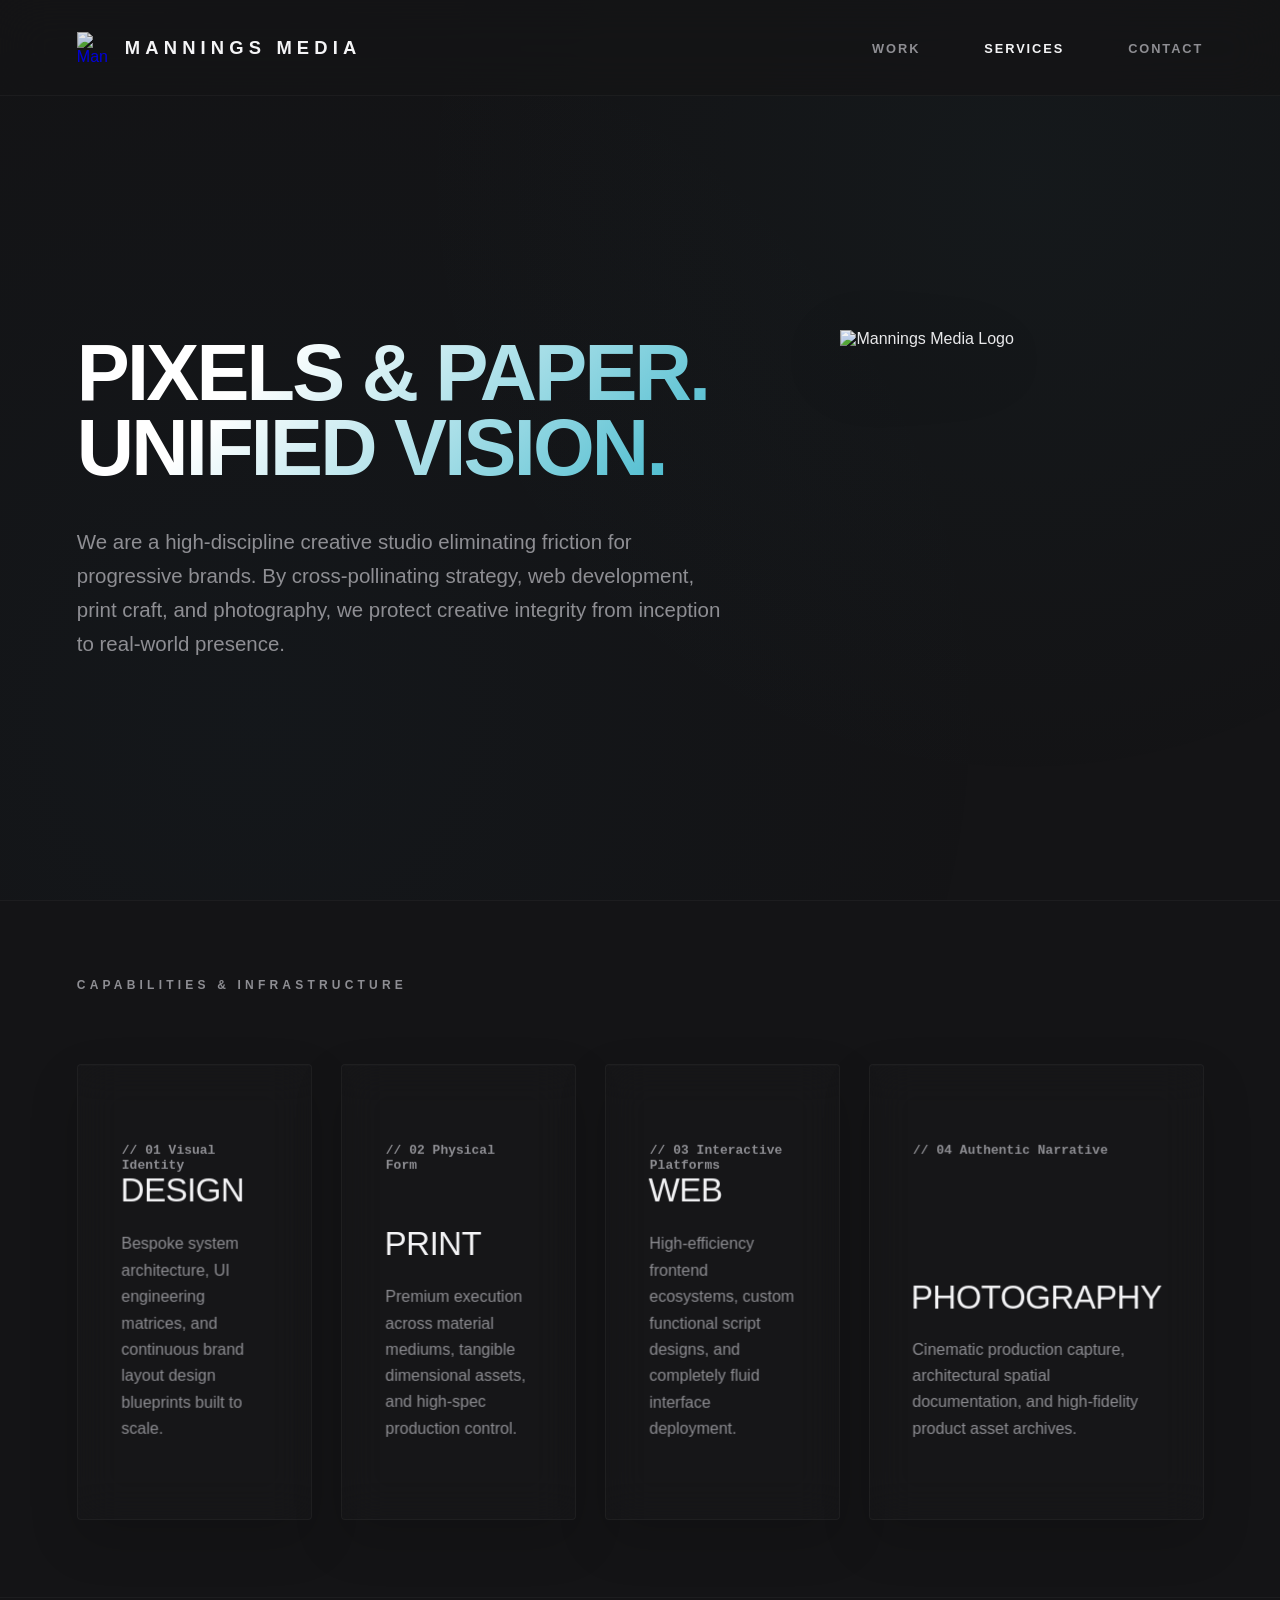
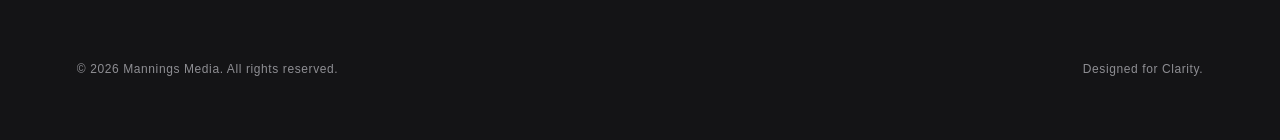
==== commit 78cc3e23: "Refactor navigation" ====
--- a/index.html
+++ b/index.html
@@ -20,9 +20,9 @@
             --border-fine: rgba(255, 255, 255, 0.04);
             --fluid-padding: clamp(2.5rem, 6vw, 8rem);
             
-            /* Sampled Colors from strippedlogo.png */
-            --brand-teal: #39b5ca;       
-            --brand-blue: #16648b;       
+            /* Sampleed Colors from strippedlogo.png */
+            --brand-teal: #39b5ca;       /* Radiant top-left of logo */
+            --brand-blue: #16648b;       /* Deep oceanic bottom-right of logo */
         }
 
         html {
@@ -31,54 +31,11 @@
             color: var(--text-main);
             font-family: -apple-system, BlinkMacSystemFont, "Segoe UI", Helvetica, Arial, sans-serif;
             -webkit-font-smoothing: antialiased;
-            /* Hide system cursor to let custom cursor shine */
-            cursor: none;
         }
 
         body {
             overflow-x: hidden;
             position: relative;
-        }
-
-        /* --- CUSTOM MICRO-INTERACTIVE CURSOR --- */
-        .custom-cursor-dot {
-            width: 6px;
-            height: 6px;
-            background-color: var(--brand-teal);
-            border-radius: 50%;
-            position: fixed;
-            top: 0;
-            left: 0;
-            pointer-events: none;
-            z-index: 9999;
-            transform: translate3d(-50%, -50%, 0);
-            will-change: transform;
-        }
-
-        .custom-cursor-circle {
-            width: 34px;
-            height: 34px;
-            border: 1px solid rgba(57, 181, 202, 0.35);
-            border-radius: 50%;
-            position: fixed;
-            top: 0;
-            left: 0;
-            pointer-events: none;
-            z-index: 9998;
-            transform: translate3d(-50%, -50%, 0);
-            will-change: transform, width, height, background-color, border-color;
-            transition: width 0.3s cubic-bezier(0.16, 1, 0.3, 1),
-                        height 0.3s cubic-bezier(0.16, 1, 0.3, 1),
-                        background-color 0.3s cubic-bezier(0.16, 1, 0.3, 1),
-                        border-color 0.3s cubic-bezier(0.16, 1, 0.3, 1);
-        }
-
-        /* Interactive state expansion styling */
-        .custom-cursor-circle.expand {
-            width: 55px;
-            height: 55px;
-            background-color: rgba(57, 181, 202, 0.03);
-            border-color: rgba(57, 181, 202, 0.7);
         }
 
         /* Ambient Fluid Lighting directly using brand nodes */
@@ -123,7 +80,6 @@
             align-items: center;
             gap: 16px;
             text-decoration: none;
-            cursor: none;
         }
         .nav-logo-image {
             width: 32px;
@@ -144,9 +100,8 @@
         }
         .nav-links {
             display: flex;
-            gap: 3.5rem;
+            gap: 4rem;
             list-style: none;
-            align-items: center;
         }
         .nav-links a {
             font-size: 0.8rem;
@@ -155,29 +110,9 @@
             color: var(--text-muted);
             font-weight: 700;
             text-decoration: none;
-            transition: color 0.3s ease;
-            position: relative;
-            display: inline-block;
-            cursor: none;
-        }
-        .nav-links a:hover { 
-            color: var(--text-main); 
-        }
-
-        .nav-links a.active { 
-            color: var(--brand-blue); 
-            font-weight: 800;
-        }
-        .nav-links a.active::before {
-            content: "{ ";
-            color: var(--brand-teal); 
-            margin-right: 4px;
-        }
-        .nav-links a.active::after {
-            content: " }";
-            color: var(--brand-teal); 
-            margin-left: 4px;
-        }
+            transition: color 0.4s;
+        }
+        .nav-links a:hover, .nav-links a.active { color: var(--text-main); }
 
         /* --- HERO AREA WITH BRAND GRADIENT SHIMMER --- */
         .hero {
@@ -247,7 +182,7 @@
             filter: drop-shadow(0 30px 60px rgba(57, 181, 202, 0.15));
         }
 
-        /* --- 4 INTERACTIVE MOVING PILLARS --- */
+        /* --- 4 INTERACTIVE MOVING PILLARS WITH BRAND HOVER MATCH --- */
         .pillars {
             padding: var(--fluid-padding) 0;
             border-top: 1px solid var(--border-fine);
@@ -291,6 +226,7 @@
         }
         .pillar-card * { transform-style: preserve-3d; }
         
+        /* Interactive border catches a subtle hint of the logo's teal on interaction */
         .pillar-card:hover {
             background: rgba(255, 255, 255, 0.015);
             border-color: rgba(57, 181, 202, 0.3);
@@ -342,8 +278,6 @@
             .hero-grid { grid-template-columns: 1fr; }
             .showcase-window { display: none; }
             .pillar-card { transform: none !important; }
-            html { cursor: default; }
-            .custom-cursor-dot, .custom-cursor-circle { display: none; }
         }
         @media (max-width: 650px) {
             .nav-links { display: none; }
@@ -352,10 +286,6 @@
     </style>
 </head>
 <body>
-
-    <!-- CUSTOM HARDWARE ACCELERATED MOUSE LAYER -->
-    <div class="custom-cursor-dot" id="cursor-dot"></div>
-    <div class="custom-cursor-circle" id="cursor-circle"></div>
 
     <div class="studio-lighting"></div>
 
@@ -366,9 +296,8 @@
                 <span class="logo">MANNINGS MEDIA</span>
             </a>
             <ul class="nav-links">
-                <li><a href="#" class="active">Home</a></li>
                 <li><a href="#work">Work</a></li>
-                <li><a href="#services">Services</a></li>
+                <li><a href="#services" class="active">Services</a></li>
                 <li><a href="contact.html">Contact</a></li>
             </ul>
         </div>
@@ -383,6 +312,7 @@
                 </div>
                 
                 <div class="showcase-window perspective-card">
+                    <!-- Referencing verbatim strippedlogo.png asset window -->
                     <img src="/ManningsMedia/images/strippedlogo.png" alt="Mannings Media Logo">
                 </div>
             </div>
@@ -444,29 +374,6 @@
     </footer>
 
     <script>
-        // --- HIGH PERFORMANCE CUSTOM MOUSE TRACKING MATRIX ---
-        const dot = document.getElementById('cursor-dot');
-        const circle = document.getElementById('cursor-circle');
-
-        let mouseX = 0, mouseY = 0;      // Precise structural system targets
-        let circleX = 0, circleY = 0;    // Interpolated lazy circle positioning
-
-        window.addEventListener('mousemove', (e) => {
-            mouseX = e.clientX;
-            mouseY = e.clientY;
-            
-            // Instantly snap the center core core dot tracking layer
-            dot.style.transform = `translate3d(${mouseX}px, ${mouseY}px, 0) translate3d(-50%,-50%,0)`;
-        });
-
-        // Track and flag expanded hover triggers
-        const interactives = document.querySelectorAll('a, button, .pillar-card');
-        interactives.forEach(el => {
-            el.addEventListener('mouseenter', () => circle.classList.add('expand'));
-            el.addEventListener('mouseleave', () => circle.classList.remove('expand'));
-        });
-
-        // --- PERSPECTIVE CARDS RENDER DATA SYSTEM ---
         const cardElements = document.querySelectorAll('.perspective-card');
         const cardsData = Array.from(cardElements).map(card => ({
             el: card, targetRotX: 0, targetRotY: 0, targetY: 0, currRotX: 0, currRotY: 0, currY: 0
@@ -492,21 +399,13 @@
 
         const lerp = (start, end, amt) => (1 - amt) * start + amt * end;
 
-        // --- SINGLE UNIFIED RENDERING LOOP (60FPS/120FPS HARDWARE ALIGNED) ---
         function performRenderLoop() {
-            // 1. Render Lazy Circle Mouse Engine
-            circleX = lerp(circleX, mouseX, 0.12);
-            circleY = lerp(circleY, mouseY, 0.12);
-            circle.style.transform = `translate3d(${circleX}px, ${circleY}px, 0) translate3d(-50%,-50%,0)`;
-
-            // 2. Render Card Perspective Rotations
             cardsData.forEach(card => {
                 card.currRotX = lerp(card.currRotX, card.targetRotX, 0.08);
                 card.currRotY = lerp(card.currRotY, card.targetRotY, 0.08);
                 card.currY = lerp(card.currY, card.targetY, 0.08);
                 card.el.style.transform = `perspective(1000px) rotateX(${card.currRotX}deg) rotateY(${card.currRotY}deg) translateY(${card.currY}px)`;
             });
-            
             requestAnimationFrame(performRenderLoop);
         }
         requestAnimationFrame(performRenderLoop);
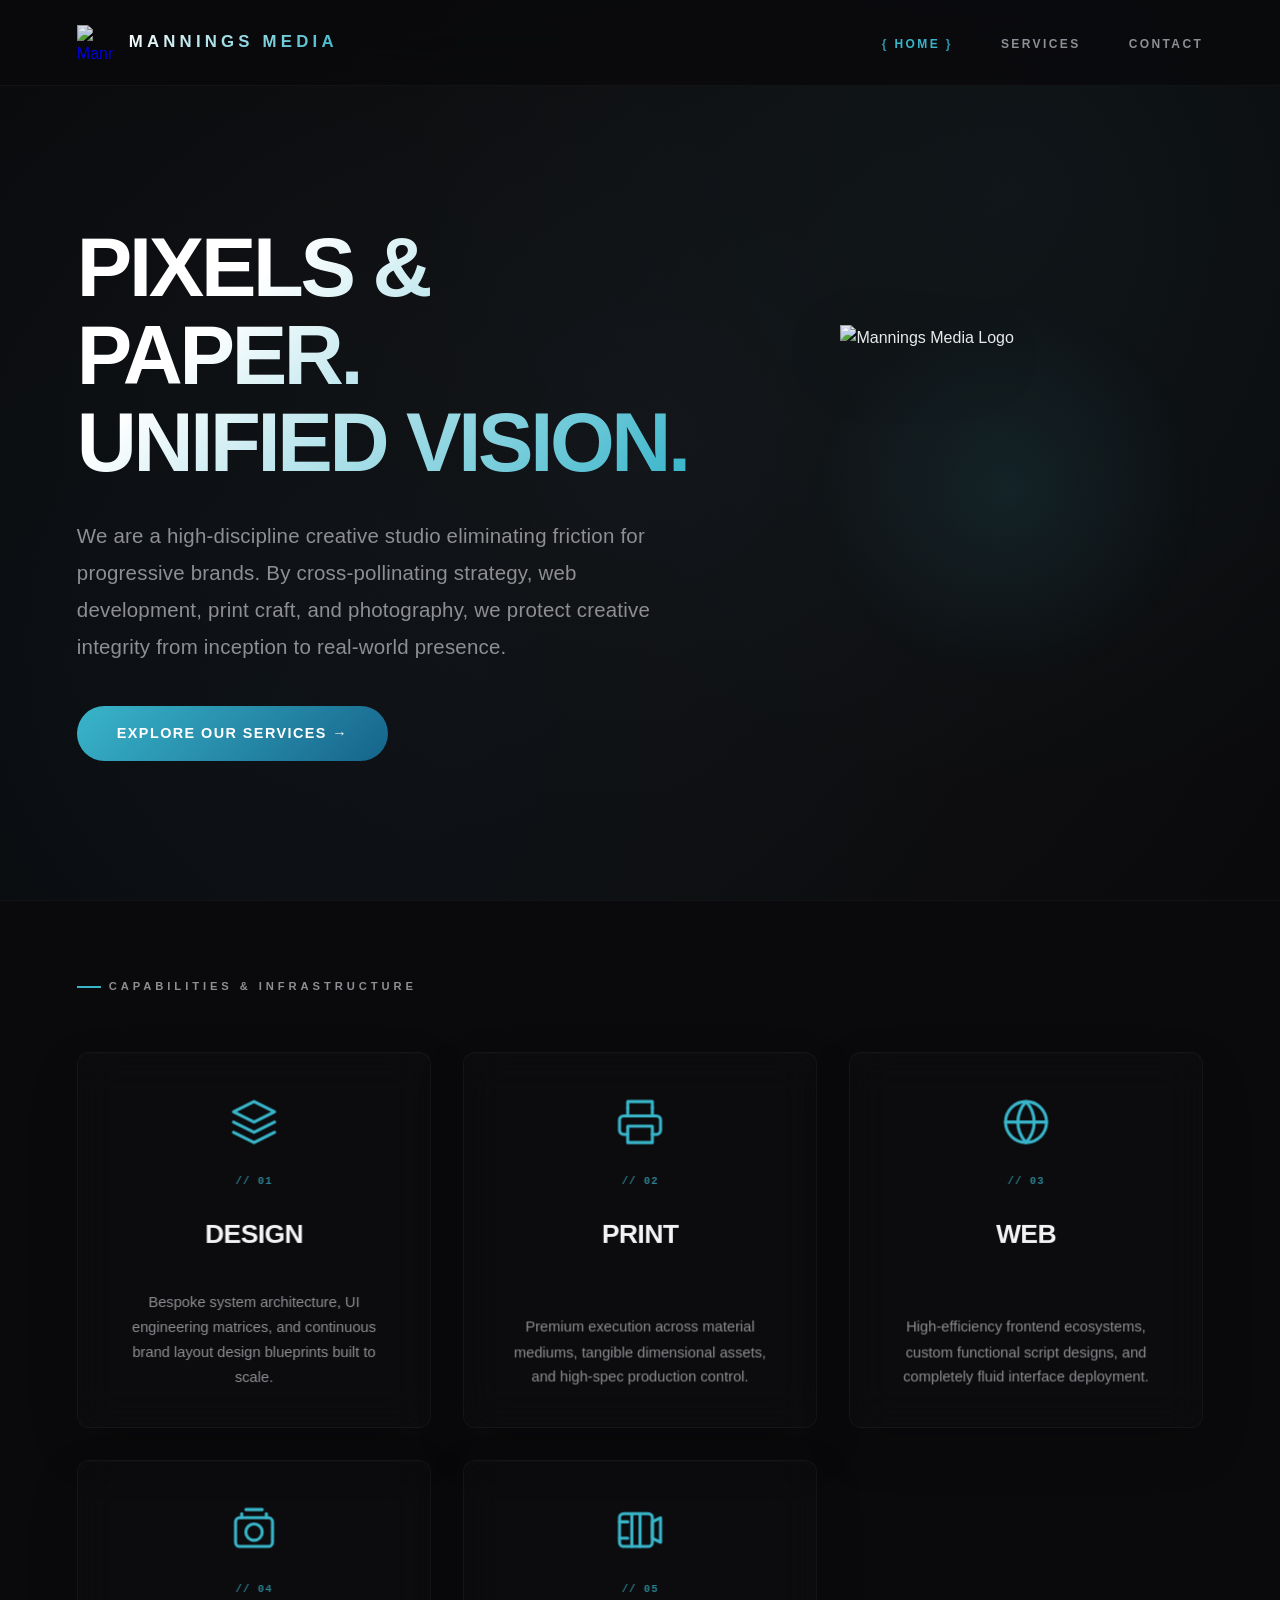
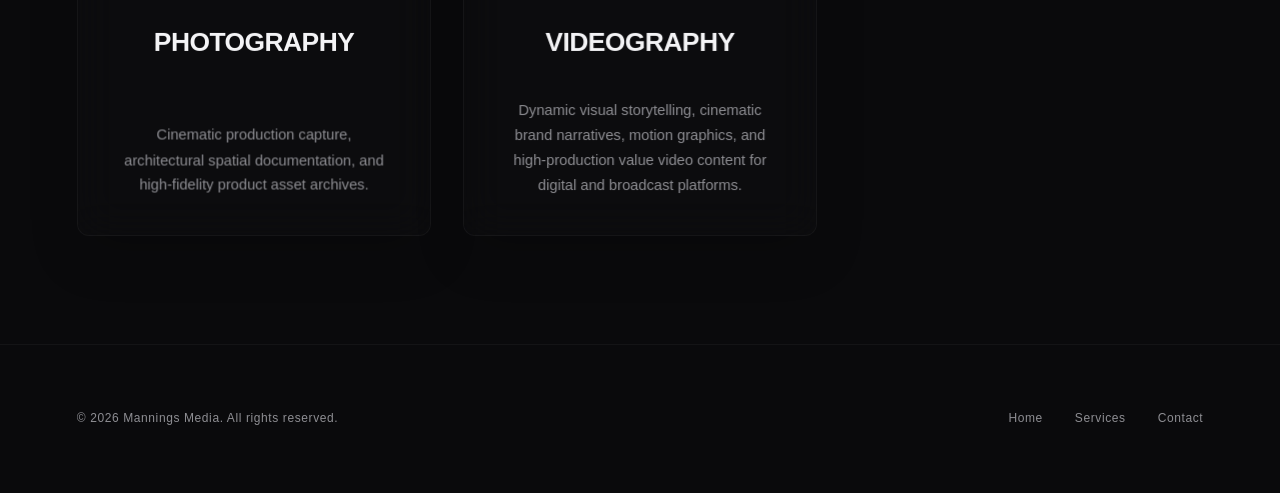
==== commit 50fefb20: "Refactor styles and layout for improved design Updated styles and structure for improved design and " ====
--- a/index.html
+++ b/index.html
@@ -12,40 +12,53 @@
             padding: 0;
         }
 
+        /* Import modern font */
+        @import url('https://fonts.googleapis.com/css2?family=Inter:opsz,wght@14..32,100..900&display=swap');
+
         :root {
-            --bg-base: #141416;
+            --bg-base: #0a0a0c;
             --surface-color: rgba(255, 255, 255, 0.015);
             --text-main: #F4F4F6;
             --text-muted: #8E8E93;
             --border-fine: rgba(255, 255, 255, 0.04);
             --fluid-padding: clamp(2.5rem, 6vw, 8rem);
             
-            /* Sampleed Colors from strippedlogo.png */
-            --brand-teal: #39b5ca;       /* Radiant top-left of logo */
-            --brand-blue: #16648b;       /* Deep oceanic bottom-right of logo */
+            /* Sampled Colors from strippedlogo.png */
+            --brand-teal: #39b5ca;
+            --brand-blue: #16648b;
+            --brand-teal-light: rgba(57, 181, 202, 0.1);
+            --brand-blue-light: rgba(22, 100, 139, 0.1);
+            
+            /* New design tokens */
+            --card-radius: 12px;
+            --transition-smooth: cubic-bezier(0.16, 1, 0.3, 1);
+            --font-primary: 'Inter', -apple-system, BlinkMacSystemFont, "Segoe UI", Helvetica, Arial, sans-serif;
         }
 
         html {
             scroll-behavior: smooth;
             background-color: var(--bg-base);
             color: var(--text-main);
-            font-family: -apple-system, BlinkMacSystemFont, "Segoe UI", Helvetica, Arial, sans-serif;
+            font-family: var(--font-primary);
             -webkit-font-smoothing: antialiased;
         }
 
         body {
             overflow-x: hidden;
             position: relative;
-        }
-
-        /* Ambient Fluid Lighting directly using brand nodes */
+            line-height: 1.6;
+        }
+
+        /* Enhanced Ambient Fluid Lighting */
         .studio-lighting {
             position: fixed;
             inset: 0;
             z-index: 0;
             pointer-events: none;
-            background: radial-gradient(circle at 80% 20%, rgba(57, 181, 202, 0.03) 0%, transparent 50%),
-                        radial-gradient(circle at 20% 80%, rgba(22, 100, 139, 0.04) 0%, transparent 60%);
+            background: 
+                radial-gradient(circle at 80% 20%, rgba(57, 181, 202, 0.05) 0%, transparent 50%),
+                radial-gradient(circle at 20% 80%, rgba(22, 100, 139, 0.06) 0%, transparent 60%),
+                radial-gradient(circle at 50% 50%, rgba(20, 20, 22, 0.9) 0%, rgba(10, 10, 12, 1) 100%);
         }
 
         .container {
@@ -64,62 +77,209 @@
             left: 0;
             width: 100%;
             z-index: 100;
-            background: rgba(20, 20, 22, 0.8);
+            background: rgba(10, 10, 12, 0.85);
             backdrop-filter: blur(24px);
             -webkit-backdrop-filter: blur(24px);
             border-bottom: 1px solid var(--border-fine);
-        }
+            transition: background 0.3s ease, box-shadow 0.3s ease;
+        }
+
+        header.scrolled {
+            background: rgba(10, 10, 12, 0.95);
+            box-shadow: 0 4px 30px rgba(0, 0, 0, 0.3);
+        }
+
         .nav-container {
             display: flex;
             justify-content: space-between;
             align-items: center;
-            height: 95px;
-        }
+            height: 85px;
+            position: relative;
+        }
+
+        /* Logo - Centered on mobile */
         .brand-group {
             display: flex;
             align-items: center;
             gap: 16px;
             text-decoration: none;
+            transition: opacity 0.3s ease;
+            position: absolute;
+            left: 50%;
+            transform: translateX(-50%);
+        }
+
+        @media (min-width: 769px) {
+            .brand-group {
+                position: static;
+                transform: none;
+            }
+        }
+
+        .brand-group:hover {
+            opacity: 0.85;
         }
         .nav-logo-image {
-            width: 32px;
-            height: 32px;
+            width: 36px;
+            height: 36px;
             object-fit: contain;
             opacity: 0.9;
-            transition: transform 0.4s cubic-bezier(0.16, 1, 0.3, 1);
+            transition: transform 0.4s var(--transition-smooth);
         }
         .brand-group:hover .nav-logo-image {
-            transform: rotate(5deg) scale(1.08);
+            transform: scale(1.05);
         }
         .logo {
-            font-weight: 900;
-            font-size: 1.15rem;
-            letter-spacing: 0.28em;
-            color: var(--text-main);
+            font-weight: 800;
+            font-size: 1.05rem;
+            letter-spacing: 0.25em;
             text-transform: uppercase;
-        }
+            background: linear-gradient(135deg, #fff 0%, var(--brand-teal) 100%);
+            -webkit-background-clip: text;
+            -webkit-text-fill-color: transparent;
+            background-clip: text;
+        }
+
+        /* Navigation Links */
         .nav-links {
             display: flex;
-            gap: 4rem;
+            gap: 3rem;
             list-style: none;
-        }
+            margin-left: auto;
+        }
+
         .nav-links a {
-            font-size: 0.8rem;
-            letter-spacing: 0.15em;
+            font-size: 0.75rem;
+            letter-spacing: 0.2em;
             text-transform: uppercase;
             color: var(--text-muted);
-            font-weight: 700;
+            font-weight: 600;
             text-decoration: none;
-            transition: color 0.4s;
-        }
-        .nav-links a:hover, .nav-links a.active { color: var(--text-main); }
+            transition: all 0.3s ease;
+            position: relative;
+            padding: 0.5rem 0;
+        }
+
+        /* Curly brace indicators for active/selected state */
+        .nav-links a.active {
+            color: var(--brand-teal);
+        }
+
+        .nav-links a.active::before {
+            content: '{ ';
+            color: var(--brand-teal);
+            opacity: 0.8;
+        }
+
+        .nav-links a.active::after {
+            content: ' }';
+            color: var(--brand-teal);
+            opacity: 0.8;
+        }
+
+        .nav-links a:not(.active)::before,
+        .nav-links a:not(.active)::after {
+            content: '';
+        }
+
+        /* Hamburger Menu Button */
+        .hamburger {
+            display: none;
+            flex-direction: column;
+            gap: 5px;
+            cursor: pointer;
+            background: none;
+            border: none;
+            padding: 10px;
+            z-index: 101;
+            position: relative;
+        }
+
+        .hamburger span {
+            display: block;
+            width: 25px;
+            height: 2px;
+            background: var(--text-main);
+            transition: all 0.3s var(--transition-smooth);
+            border-radius: 2px;
+        }
+
+        .hamburger.active span:nth-child(1) {
+            transform: rotate(45deg) translate(5px, 5px);
+        }
+
+        .hamburger.active span:nth-child(2) {
+            opacity: 0;
+        }
+
+        .hamburger.active span:nth-child(3) {
+            transform: rotate(-45deg) translate(5px, -5px);
+        }
+
+        /* Mobile Menu Overlay */
+        .mobile-menu {
+            display: none;
+            position: fixed;
+            top: 0;
+            left: 0;
+            width: 100%;
+            height: 100vh;
+            background: rgba(10, 10, 12, 0.98);
+            backdrop-filter: blur(20px);
+            -webkit-backdrop-filter: blur(20px);
+            z-index: 99;
+            flex-direction: column;
+            justify-content: center;
+            align-items: center;
+            gap: 3rem;
+            opacity: 0;
+            transition: opacity 0.4s var(--transition-smooth);
+            pointer-events: none;
+        }
+
+        .mobile-menu.open {
+            display: flex;
+            opacity: 1;
+            pointer-events: all;
+        }
+
+        .mobile-menu a {
+            font-size: 2rem;
+            font-weight: 600;
+            letter-spacing: 0.2em;
+            text-transform: uppercase;
+            color: var(--text-muted);
+            text-decoration: none;
+            transition: all 0.3s ease;
+            position: relative;
+        }
+
+        .mobile-menu a:hover {
+            color: var(--text-main);
+        }
+
+        .mobile-menu a.active {
+            color: var(--brand-teal);
+        }
+
+        .mobile-menu a.active::before {
+            content: '{ ';
+            color: var(--brand-teal);
+            opacity: 0.8;
+        }
+
+        .mobile-menu a.active::after {
+            content: ' }';
+            color: var(--brand-teal);
+            opacity: 0.8;
+        }
 
         /* --- HERO AREA WITH BRAND GRADIENT SHIMMER --- */
         .hero {
             min-height: 100vh;
             display: flex;
             align-items: center;
-            padding-top: 95px;
+            padding-top: 85px;
             position: relative;
         }
         .hero-grid {
@@ -131,12 +291,12 @@
         }
         
         .hero-text h1 {
-            font-size: clamp(3.2rem, 6.2vw, 5.8rem);
-            font-weight: 900;
-            line-height: 0.95;
-            letter-spacing: -0.035em;
+            font-size: clamp(3.5rem, 6.5vw, 6rem);
+            font-weight: 800;
+            line-height: 1.05;
+            letter-spacing: -0.04em;
             text-transform: uppercase;
-            margin-bottom: 2.5rem;
+            margin-bottom: 2rem;
             
             background: linear-gradient(135deg, #FFFFFF 15%, var(--brand-teal) 55%, var(--brand-blue) 100%);
             background-size: 200% auto;
@@ -150,9 +310,36 @@
         
         .hero-text p {
             font-size: clamp(1.15rem, 1.6vw, 1.45rem);
-            line-height: 1.65;
+            line-height: 1.8;
             color: var(--text-muted);
-            max-width: 650px;
+            max-width: 600px;
+            font-weight: 300;
+            letter-spacing: 0.01em;
+            margin-bottom: 2.5rem;
+        }
+
+        .hero-cta {
+            display: inline-flex;
+            align-items: center;
+            gap: 0.75rem;
+            padding: 1rem 2.5rem;
+            background: linear-gradient(135deg, var(--brand-teal), var(--brand-blue));
+            border: none;
+            border-radius: 50px;
+            color: #fff;
+            font-family: var(--font-primary);
+            font-size: 0.9rem;
+            font-weight: 600;
+            letter-spacing: 0.1em;
+            text-transform: uppercase;
+            text-decoration: none;
+            transition: all 0.4s var(--transition-smooth);
+            cursor: pointer;
+        }
+
+        .hero-cta:hover {
+            transform: translateY(-2px);
+            box-shadow: 0 10px 30px rgba(57, 181, 202, 0.3);
         }
         
         .showcase-window {
@@ -174,7 +361,7 @@
             transform: scale(1);
             opacity: 0.95;
             filter: drop-shadow(0 20px 40px rgba(0, 0, 0, 0.5));
-            transition: transform 1.2s cubic-bezier(0.16, 1, 0.3, 1), opacity 0.4s;
+            transition: all 1.2s var(--transition-smooth);
         }
         .showcase-window:hover img {
             transform: scale(1.05) translateZ(25px);
@@ -182,25 +369,54 @@
             filter: drop-shadow(0 30px 60px rgba(57, 181, 202, 0.15));
         }
 
-        /* --- 4 INTERACTIVE MOVING PILLARS WITH BRAND HOVER MATCH --- */
+        /* Glowing ring around the logo */
+        .showcase-window::before {
+            content: '';
+            position: absolute;
+            width: 100%;
+            height: 100%;
+            border-radius: 50%;
+            background: radial-gradient(circle, rgba(57, 181, 202, 0.1) 0%, transparent 70%);
+            animation: pulseGlow 4s ease-in-out infinite;
+            pointer-events: none;
+        }
+
+        @keyframes pulseGlow {
+            0%, 100% { transform: scale(1); opacity: 0.5; }
+            50% { transform: scale(1.1); opacity: 1; }
+        }
+
+        /* --- 5 INTERACTIVE CLICKABLE PILLARS --- */
         .pillars {
             padding: var(--fluid-padding) 0;
             border-top: 1px solid var(--border-fine);
             position: relative;
         }
         .section-label {
-            font-size: 0.75rem;
+            font-size: 0.7rem;
             letter-spacing: 0.35em;
             color: var(--text-muted);
             text-transform: uppercase;
-            margin-bottom: 4.5rem;
+            margin-bottom: 3.5rem;
             display: block;
-            font-weight: 700;
+            font-weight: 600;
+            position: relative;
+            padding-left: 2rem;
+        }
+        .section-label::before {
+            content: '';
+            position: absolute;
+            left: 0;
+            top: 50%;
+            transform: translateY(-50%);
+            width: 1.5rem;
+            height: 2px;
+            background: var(--brand-teal);
         }
         .pillars-grid {
             display: grid;
-            grid-template-columns: repeat(4, 1fr);
-            gap: 1.8rem;
+            grid-template-columns: repeat(5, 1fr);
+            gap: 2rem;
             perspective: 1200px;
         }
         
@@ -208,80 +424,265 @@
             position: relative;
             background: rgba(255, 255, 255, 0.01);
             border: 1px solid var(--border-fine);
+            border-radius: var(--card-radius);
             box-shadow: inset 0 1px 0px rgba(255,255,255,0.01), 0 20px 50px rgba(0,0,0,0.15);
-            padding: 5rem 2.8rem;
+            padding: 3rem 2.5rem 2.5rem;
             display: flex;
             flex-direction: column;
-            justify-content: space-between;
-            min-height: 400px;
+            align-items: center;
+            text-align: center;
+            min-height: 340px;
             transform-style: preserve-3d;
             perspective: 1000px;
-            border-radius: 4px;
             backdrop-filter: blur(20px);
             -webkit-backdrop-filter: blur(20px);
             will-change: transform;
-            transition: background-color 0.6s cubic-bezier(0.16, 1, 0.3, 1),
-                        border-color 0.6s cubic-bezier(0.16, 1, 0.3, 1),
-                        box-shadow 0.6s cubic-bezier(0.16, 1, 0.3, 1);
-        }
-        .pillar-card * { transform-style: preserve-3d; }
+            transition: all 0.6s var(--transition-smooth);
+            overflow: hidden;
+            cursor: pointer;
+            text-decoration: none;
+            color: inherit;
+        }
+
+        /* Subtle gradient overlay on hover */
+        .pillar-card::before {
+            content: '';
+            position: absolute;
+            top: 0;
+            left: 0;
+            right: 0;
+            bottom: 0;
+            background: linear-gradient(135deg, var(--brand-teal-light), var(--brand-blue-light));
+            opacity: 0;
+            transition: opacity 0.6s var(--transition-smooth);
+            border-radius: var(--card-radius);
+            pointer-events: none;
+        }
+
+        .pillar-card:hover::before {
+            opacity: 1;
+        }
+
+        .pillar-card * { 
+            transform-style: preserve-3d;
+            position: relative;
+            z-index: 1;
+        }
         
-        /* Interactive border catches a subtle hint of the logo's teal on interaction */
         .pillar-card:hover {
-            background: rgba(255, 255, 255, 0.015);
             border-color: rgba(57, 181, 202, 0.3);
-            box-shadow: inset 0 1px 0px rgba(255,255,255,0.03), 0 30px 60px rgba(57, 181, 202, 0.03);
+            box-shadow: inset 0 1px 0px rgba(255,255,255,0.03), 0 30px 60px rgba(57, 181, 202, 0.08);
+            transform: translateY(-4px) !important;
+        }
+
+        /* Arrow indicator for clickable cards */
+        .pillar-card::after {
+            content: '→';
+            position: absolute;
+            bottom: 1.5rem;
+            right: 1.5rem;
+            font-size: 1.2rem;
+            color: var(--brand-teal);
+            opacity: 0;
+            transform: translateX(-10px);
+            transition: all 0.4s var(--transition-smooth);
+            z-index: 2;
+        }
+
+        .pillar-card:hover::after {
+            opacity: 1;
+            transform: translateX(0);
+        }
+
+        .pillar-top {
+            display: flex;
+            flex-direction: column;
+            align-items: center;
+            width: 100%;
+            margin-bottom: 1.5rem;
+            min-height: 120px;
+            justify-content: center;
+        }
+
+        .pillar-icon {
+            width: 48px;
+            height: 48px;
+            margin-bottom: 1.5rem;
+            transform: translateZ(25px);
+            display: block;
+            color: var(--brand-teal);
+            transition: transform 0.4s var(--transition-smooth);
+            flex-shrink: 0;
+        }
+
+        .pillar-card:hover .pillar-icon {
+            transform: translateZ(25px) scale(1.05);
+        }
+
+        .pillar-icon svg {
+            width: 100%;
+            height: 100%;
+            fill: none;
+            stroke: currentColor;
+            stroke-width: 1.5;
+            stroke-linecap: round;
+            stroke-linejoin: round;
         }
 
         .pillar-num {
-            font-family: monospace;
-            font-size: 0.8rem;
-            color: var(--text-muted);
+            font-family: 'Inter', monospace;
+            font-size: 0.65rem;
+            color: var(--brand-teal);
             font-weight: 600;
             transform: translateZ(15px);
-        }
+            letter-spacing: 0.1em;
+            margin-bottom: 0.75rem;
+            opacity: 0.7;
+            text-align: center;
+            height: 1.2rem;
+            display: flex;
+            align-items: center;
+            justify-content: center;
+        }
+
         .pillar-card h3 {
-            font-size: 2rem;
-            font-weight: 400;
+            font-size: 1.6rem;
+            font-weight: 600;
             text-transform: uppercase;
-            margin-bottom: 1.25rem;
-            letter-spacing: -0.015em;
+            letter-spacing: -0.02em;
             color: var(--text-main);
             transform: translateZ(30px);
-        }
+            line-height: 1.2;
+            text-align: center;
+            height: 3.8rem;
+            display: flex;
+            align-items: center;
+            justify-content: center;
+        }
+
         .pillar-card p {
-            font-size: 0.98rem;
-            line-height: 1.65;
+            font-size: 0.9rem;
+            line-height: 1.7;
             color: var(--text-muted);
             transform: translateZ(20px);
-            transition: color 0.4s;
-        }
-        .pillar-card:hover p { color: var(--text-main); }
+            transition: color 0.4s ease;
+            font-weight: 300;
+            margin-top: auto;
+            text-align: center;
+            max-width: 100%;
+        }
+
+        .pillar-card:hover p { 
+            color: var(--text-main); 
+        }
 
         /* --- FOOTER --- */
         footer {
             padding: 4rem 0;
             border-top: 1px solid var(--border-fine);
+            margin-top: 2rem;
         }
         .footer-bottom {
             display: flex;
             justify-content: space-between;
+            align-items: center;
             font-size: 0.75rem;
             color: var(--text-muted);
             letter-spacing: 0.05em;
-        }
-
-        @media (max-width: 1250px) {
+            font-weight: 300;
+        }
+
+        .footer-links {
+            display: flex;
+            gap: 2rem;
+            list-style: none;
+        }
+
+        .footer-links a {
+            color: var(--text-muted);
+            text-decoration: none;
+            transition: color 0.3s ease;
+        }
+
+        .footer-links a:hover {
+            color: var(--text-main);
+        }
+
+        /* --- RESPONSIVENESS --- */
+        @media (max-width: 1400px) {
+            .pillars-grid { grid-template-columns: repeat(3, 1fr); }
+        }
+
+        @media (max-width: 768px) {
+            /* Hide desktop nav */
+            .nav-links {
+                display: none;
+            }
+
+            /* Show hamburger */
+            .hamburger {
+                display: flex;
+                position: relative;
+                z-index: 101;
+            }
+
+            /* Center logo */
+            .brand-group {
+                position: absolute;
+                left: 50%;
+                transform: translateX(-50%);
+            }
+
             .pillars-grid { grid-template-columns: repeat(2, 1fr); }
-        }
-        @media (max-width: 950px) {
-            .hero-grid { grid-template-columns: 1fr; }
+            
+            .hero-grid { grid-template-columns: 1fr; gap: 3rem; }
             .showcase-window { display: none; }
-            .pillar-card { transform: none !important; }
-        }
-        @media (max-width: 650px) {
-            .nav-links { display: none; }
+            .pillar-card { transform: none !important; min-height: 280px; }
+            .pillar-card h3 {
+                height: 3.2rem;
+                font-size: 1.4rem;
+            }
+            .pillar-top {
+                min-height: 100px;
+            }
+            .footer-bottom {
+                flex-direction: column;
+                gap: 1rem;
+                text-align: center;
+            }
+        }
+
+        @media (max-width: 480px) {
             .pillars-grid { grid-template-columns: 1fr; }
+            .hero-text h1 { font-size: clamp(2.5rem, 8vw, 3.5rem); }
+            .pillar-card { min-height: 240px; padding: 2rem 1.5rem; }
+            .pillar-icon {
+                width: 40px;
+                height: 40px;
+            }
+            .pillar-card h3 {
+                height: 2.8rem;
+                font-size: 1.3rem;
+            }
+            .pillar-top {
+                min-height: 90px;
+            }
+            .footer-links {
+                flex-direction: column;
+                gap: 0.75rem;
+            }
+            .pillar-card::after {
+                bottom: 1rem;
+                right: 1rem;
+                font-size: 1rem;
+            }
+        }
+
+        @media (min-width: 769px) {
+            .brand-group {
+                position: static;
+                transform: none;
+            }
         }
     </style>
 </head>
@@ -291,17 +692,34 @@
 
     <header>
         <div class="container nav-container">
-            <a href="#" class="brand-group">
+            <!-- Hamburger Menu Button -->
+            <button class="hamburger" id="hamburger" aria-label="Toggle navigation">
+                <span></span>
+                <span></span>
+                <span></span>
+            </button>
+
+            <!-- Logo - Centered -->
+            <a href="index.html" class="brand-group">
                 <img class="nav-logo-image" src="/ManningsMedia/images/strippedlogo.png" alt="Mannings Media Emblem">
                 <span class="logo">MANNINGS MEDIA</span>
             </a>
+
+            <!-- Desktop Navigation -->
             <ul class="nav-links">
-                <li><a href="#work">Work</a></li>
-                <li><a href="#services" class="active">Services</a></li>
+                <li><a href="index.html" class="active">Home</a></li>
+                <li><a href="#services">Services</a></li>
                 <li><a href="contact.html">Contact</a></li>
             </ul>
         </div>
     </header>
+
+    <!-- Mobile Menu -->
+    <div class="mobile-menu" id="mobileMenu">
+        <a href="index.html" class="active">Home</a>
+        <a href="#services">Services</a>
+        <a href="contact.html">Contact</a>
+    </div>
 
     <main>
         <section class="container hero">
@@ -309,10 +727,10 @@
                 <div class="hero-text">
                     <h1>Pixels & Paper.<br>Unified Vision.</h1>
                     <p>We are a high-discipline creative studio eliminating friction for progressive brands. By cross-pollinating strategy, web development, print craft, and photography, we protect creative integrity from inception to real-world presence.</p>
+                    <a href="#services" class="hero-cta">Explore Our Services →</a>
                 </div>
                 
                 <div class="showcase-window perspective-card">
-                    <!-- Referencing verbatim strippedlogo.png asset window -->
                     <img src="/ManningsMedia/images/strippedlogo.png" alt="Mannings Media Logo">
                 </div>
             </div>
@@ -323,41 +741,92 @@
                 <span class="section-label">Capabilities & Infrastructure</span>
                 <div class="pillars-grid">
                     
-                    <!-- Pillar 01 -->
-                    <div class="pillar-card perspective-card">
-                        <span class="pillar-num">// 01 Visual Identity</span>
-                        <div>
+                    <!-- Pillar 01 - Design -->
+                    <a href="/design.html" class="pillar-card perspective-card">
+                        <div class="pillar-top">
+                            <span class="pillar-icon">
+                                <svg viewBox="0 0 24 24">
+                                    <path d="M12 2L2 7l10 5 10-5-10-5z"/>
+                                    <path d="M2 17l10 5 10-5"/>
+                                    <path d="M2 12l10 5 10-5"/>
+                                </svg>
+                            </span>
+                            <span class="pillar-num">// 01</span>
                             <h3>Design</h3>
-                            <p>Bespoke system architecture, UI engineering matrices, and continuous brand layout design blueprints built to scale.</p>
                         </div>
-                    </div>
-
-                    <!-- Pillar 02 -->
-                    <div class="pillar-card perspective-card">
-                        <span class="pillar-num">// 02 Physical Form</span>
-                        <div>
+                        <p>Bespoke system architecture, UI engineering matrices, and continuous brand layout design blueprints built to scale.</p>
+                    </a>
+
+                    <!-- Pillar 02 - Print -->
+                    <a href="/print.html" class="pillar-card perspective-card">
+                        <div class="pillar-top">
+                            <span class="pillar-icon">
+                                <svg viewBox="0 0 24 24">
+                                    <polyline points="6 9 6 2 18 2 18 9"/>
+                                    <path d="M6 18H4a2 2 0 0 1-2-2v-5a2 2 0 0 1 2-2h16a2 2 0 0 1 2 2v5a2 2 0 0 1-2 2h-2"/>
+                                    <rect x="6" y="14" width="12" height="8"/>
+                                    <line x1="18" y1="5" x2="18" y2="5.01"/>
+                                    <line x1="6" y1="5" x2="6" y2="5.01"/>
+                                </svg>
+                            </span>
+                            <span class="pillar-num">// 02</span>
                             <h3>Print</h3>
-                            <p>Premium execution across material mediums, tangible dimensional assets, and high-spec production control.</p>
                         </div>
-                    </div>
-
-                    <!-- Pillar 03 -->
-                    <div class="pillar-card perspective-card">
-                        <span class="pillar-num">// 03 Interactive Platforms</span>
-                        <div>
+                        <p>Premium execution across material mediums, tangible dimensional assets, and high-spec production control.</p>
+                    </a>
+
+                    <!-- Pillar 03 - Web -->
+                    <a href="/web.html" class="pillar-card perspective-card">
+                        <div class="pillar-top">
+                            <span class="pillar-icon">
+                                <svg viewBox="0 0 24 24">
+                                    <circle cx="12" cy="12" r="10"/>
+                                    <line x1="2" y1="12" x2="22" y2="12"/>
+                                    <path d="M12 2a15.3 15.3 0 0 1 4 10 15.3 15.3 0 0 1-4 10 15.3 15.3 0 0 1-4-10 15.3 15.3 0 0 1 4-10z"/>
+                                </svg>
+                            </span>
+                            <span class="pillar-num">// 03</span>
                             <h3>Web</h3>
-                            <p>High-efficiency frontend ecosystems, custom functional script designs, and completely fluid interface deployment.</p>
                         </div>
-                    </div>
-
-                    <!-- Pillar 04 -->
-                    <div class="pillar-card perspective-card">
-                        <span class="pillar-num">// 04 Authentic Narrative</span>
-                        <div>
+                        <p>High-efficiency frontend ecosystems, custom functional script designs, and completely fluid interface deployment.</p>
+                    </a>
+
+                    <!-- Pillar 04 - Photography -->
+                    <a href="/photography.html" class="pillar-card perspective-card">
+                        <div class="pillar-top">
+                            <span class="pillar-icon">
+                                <svg viewBox="0 0 24 24">
+                                    <rect x="3" y="6" width="18" height="14" rx="2" ry="2"/>
+                                    <circle cx="12" cy="13" r="4"/>
+                                    <line x1="8" y1="2" x2="16" y2="2"/>
+                                    <line x1="6" y1="6" x2="6" y2="4"/>
+                                    <line x1="18" y1="6" x2="18" y2="4"/>
+                                </svg>
+                            </span>
+                            <span class="pillar-num">// 04</span>
                             <h3>Photography</h3>
-                            <p>Cinematic production capture, architectural spatial documentation, and high-fidelity product asset archives.</p>
                         </div>
-                    </div>
+                        <p>Cinematic production capture, architectural spatial documentation, and high-fidelity product asset archives.</p>
+                    </a>
+
+                    <!-- Pillar 05 - Videography -->
+                    <a href="/videography.html" class="pillar-card perspective-card">
+                        <div class="pillar-top">
+                            <span class="pillar-icon">
+                                <svg viewBox="0 0 24 24">
+                                    <rect x="2" y="4" width="16" height="16" rx="2" ry="2"/>
+                                    <polygon points="22 6 18 8 18 16 22 18 22 6"/>
+                                    <line x1="8" y1="4" x2="8" y2="20"/>
+                                    <line x1="12" y1="4" x2="12" y2="20"/>
+                                    <line x1="2" y1="8" x2="6" y2="8"/>
+                                    <line x1="2" y1="16" x2="6" y2="16"/>
+                                </svg>
+                            </span>
+                            <span class="pillar-num">// 05</span>
+                            <h3>Videography</h3>
+                        </div>
+                        <p>Dynamic visual storytelling, cinematic brand narratives, motion graphics, and high-production value video content for digital and broadcast platforms.</p>
+                    </a>
 
                 </div>
             </div>
@@ -368,12 +837,36 @@
         <div class="container">
             <div class="footer-bottom">
                 <p>&copy; 2026 Mannings Media. All rights reserved.</p>
-                <p>Designed for Clarity.</p>
+                <ul class="footer-links">
+                    <li><a href="index.html">Home</a></li>
+                    <li><a href="#services">Services</a></li>
+                    <li><a href="contact.html">Contact</a></li>
+                </ul>
             </div>
         </div>
     </footer>
 
     <script>
+        // --- Hamburger Menu Toggle ---
+        const hamburger = document.getElementById('hamburger');
+        const mobileMenu = document.getElementById('mobileMenu');
+
+        hamburger.addEventListener('click', () => {
+            hamburger.classList.toggle('active');
+            mobileMenu.classList.toggle('open');
+            document.body.style.overflow = mobileMenu.classList.contains('open') ? 'hidden' : '';
+        });
+
+        // Close mobile menu when a link is clicked
+        mobileMenu.querySelectorAll('a').forEach(link => {
+            link.addEventListener('click', () => {
+                hamburger.classList.remove('active');
+                mobileMenu.classList.remove('open');
+                document.body.style.overflow = '';
+            });
+        });
+
+        // --- Enhanced 3D Tilt Effect ---
         const cardElements = document.querySelectorAll('.perspective-card');
         const cardsData = Array.from(cardElements).map(card => ({
             el: card, targetRotX: 0, targetRotY: 0, targetY: 0, currRotX: 0, currRotY: 0, currY: 0
@@ -409,6 +902,47 @@
             requestAnimationFrame(performRenderLoop);
         }
         requestAnimationFrame(performRenderLoop);
+
+        // --- Scroll effect for header ---
+        window.addEventListener('scroll', () => {
+            const header = document.querySelector('header');
+            if (window.scrollY > 50) {
+                header.classList.add('scrolled');
+            } else {
+                header.classList.remove('scrolled');
+            }
+        });
+
+        // --- Smooth scroll for navigation links ---
+        document.querySelectorAll('a[href^="#"]').forEach(anchor => {
+            anchor.addEventListener('click', function (e) {
+                e.preventDefault();
+                const target = document.querySelector(this.getAttribute('href'));
+                if (target) {
+                    target.scrollIntoView({
+                        behavior: 'smooth',
+                        block: 'start'
+                    });
+                    // Close mobile menu if open
+                    if (mobileMenu.classList.contains('open')) {
+                        hamburger.classList.remove('active');
+                        mobileMenu.classList.remove('open');
+                        document.body.style.overflow = '';
+                    }
+                }
+            });
+        });
+
+        // --- Update active state based on current page ---
+        const currentPage = window.location.pathname.split('/').pop() || 'index.html';
+        document.querySelectorAll('.nav-links a, .mobile-menu a').forEach(link => {
+            const linkHref = link.getAttribute('href').split('/').pop();
+            if (linkHref === currentPage) {
+                link.classList.add('active');
+            } else {
+                link.classList.remove('active');
+            }
+        });
     </script>
 </body>
 </html>
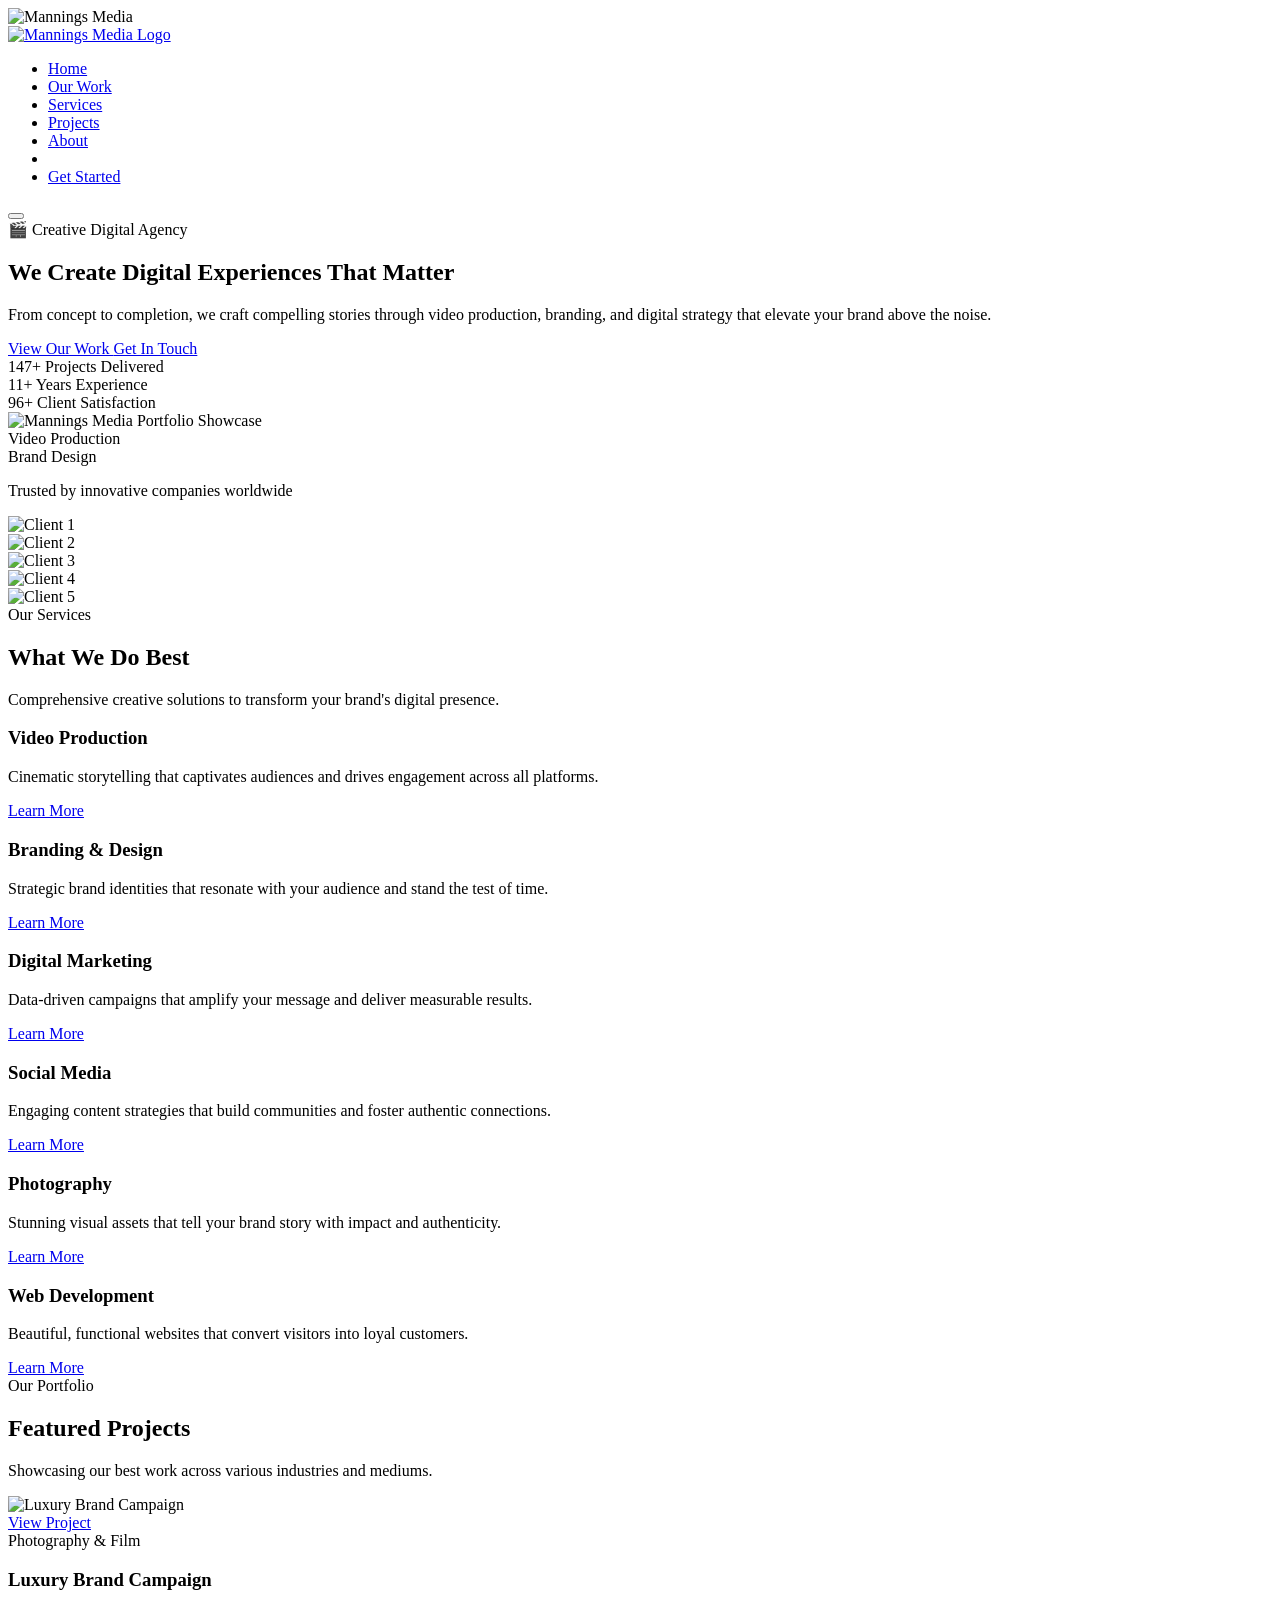
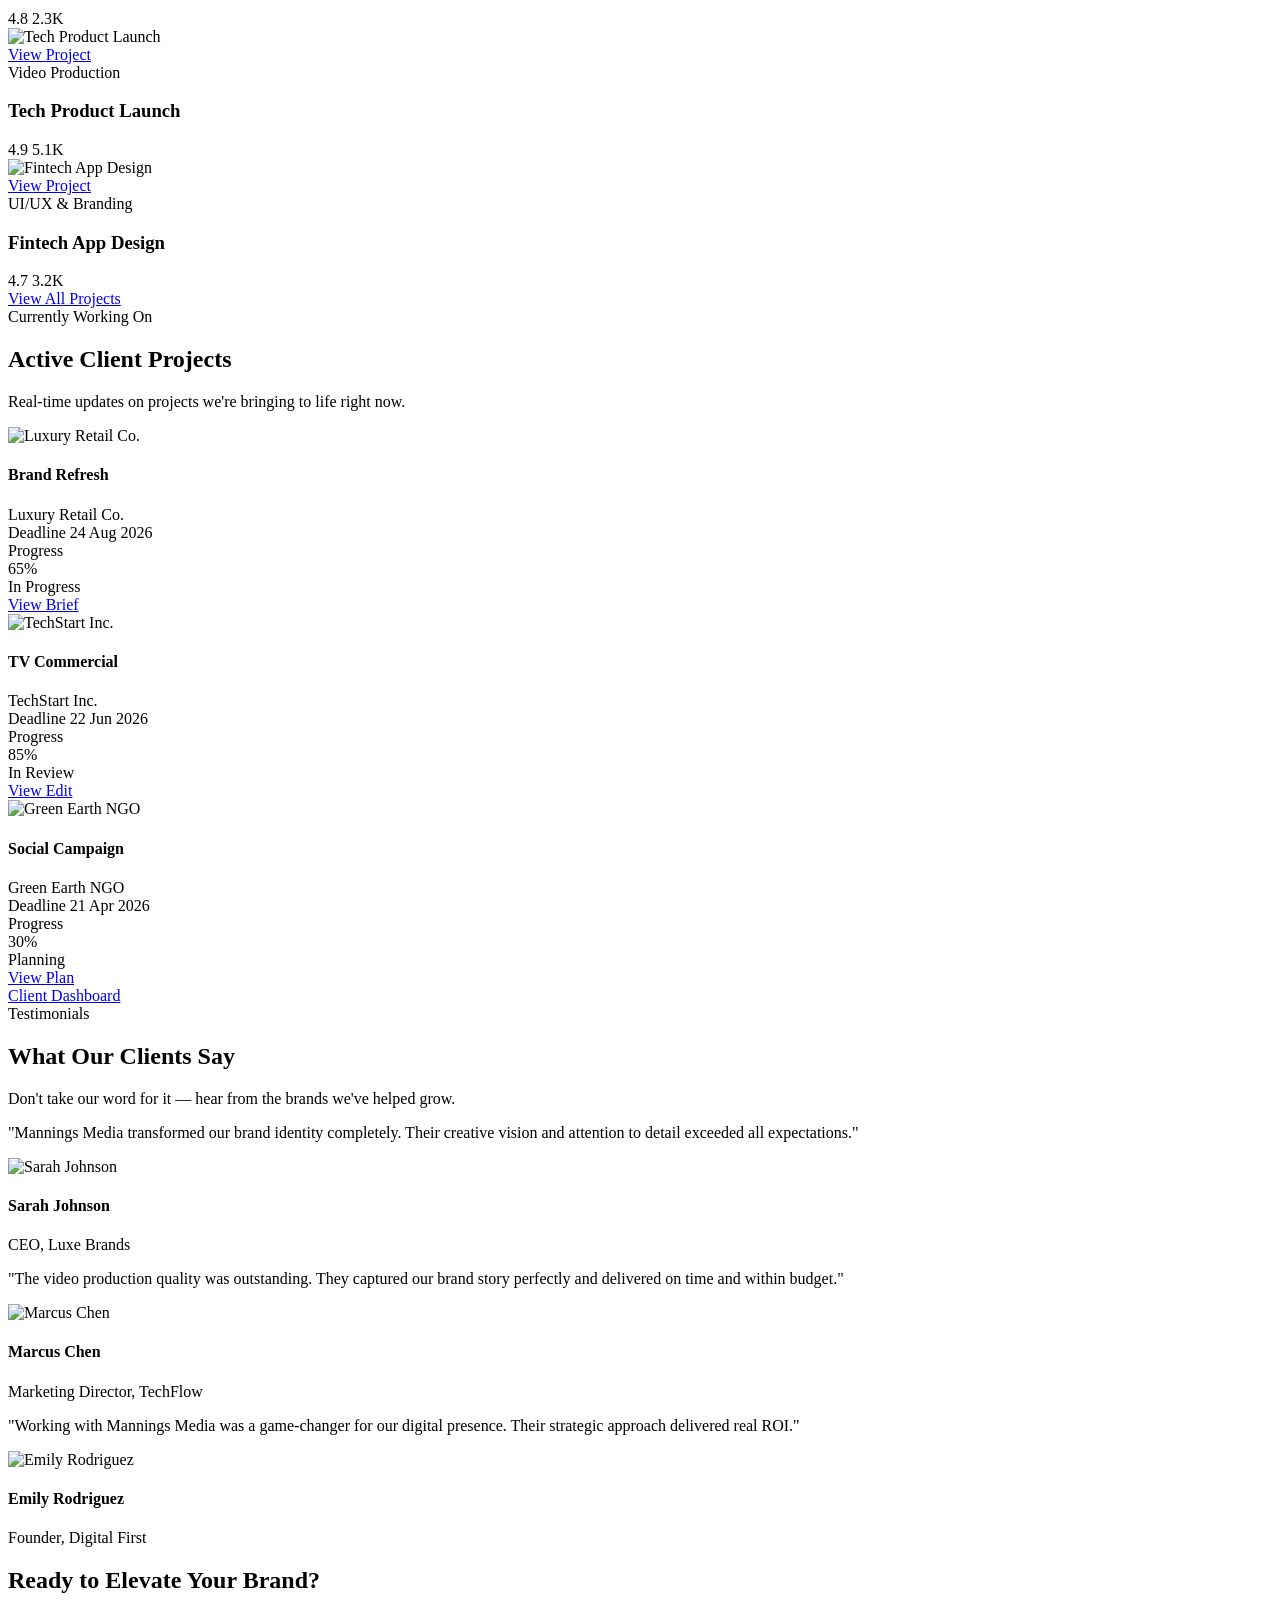
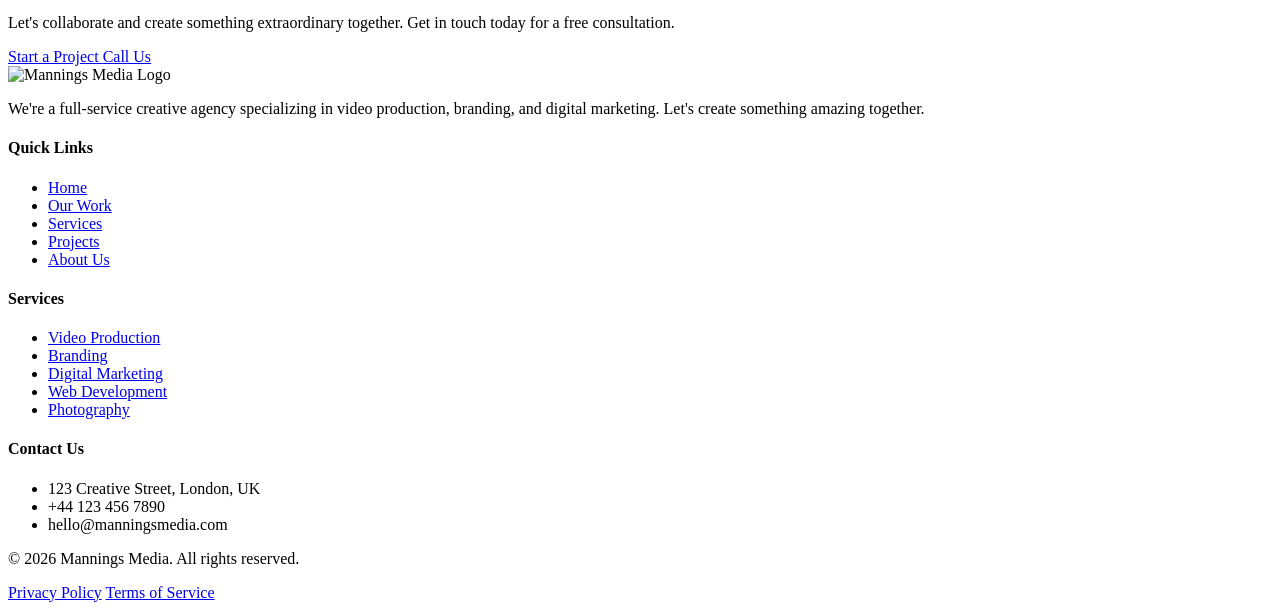
==== commit b2d54c19: "Add files via upload" ====
--- a/index.html
+++ b/index.html
@@ -1,948 +1,656 @@
-<!DOCTYPE html>
-<html lang="en">
-<head>
-    <meta charset="UTF-8">
-    <meta name="viewport" content="width=device-width, initial-scale=1.0">
-    <title>Mannings Media — Design & Digital Studio</title>
-    <style>
-        /* --- DESIGN TOKENS & BRAND PALETTE FROM STRIPPEDLOGO.PNG --- */
-        *, *::before, *::after {
-            box-sizing: border-box;
-            margin: 0;
-            padding: 0;
-        }
-
-        /* Import modern font */
-        @import url('https://fonts.googleapis.com/css2?family=Inter:opsz,wght@14..32,100..900&display=swap');
-
-        :root {
-            --bg-base: #0a0a0c;
-            --surface-color: rgba(255, 255, 255, 0.015);
-            --text-main: #F4F4F6;
-            --text-muted: #8E8E93;
-            --border-fine: rgba(255, 255, 255, 0.04);
-            --fluid-padding: clamp(2.5rem, 6vw, 8rem);
-            
-            /* Sampled Colors from strippedlogo.png */
-            --brand-teal: #39b5ca;
-            --brand-blue: #16648b;
-            --brand-teal-light: rgba(57, 181, 202, 0.1);
-            --brand-blue-light: rgba(22, 100, 139, 0.1);
-            
-            /* New design tokens */
-            --card-radius: 12px;
-            --transition-smooth: cubic-bezier(0.16, 1, 0.3, 1);
-            --font-primary: 'Inter', -apple-system, BlinkMacSystemFont, "Segoe UI", Helvetica, Arial, sans-serif;
-        }
-
-        html {
-            scroll-behavior: smooth;
-            background-color: var(--bg-base);
-            color: var(--text-main);
-            font-family: var(--font-primary);
-            -webkit-font-smoothing: antialiased;
-        }
-
-        body {
-            overflow-x: hidden;
-            position: relative;
-            line-height: 1.6;
-        }
-
-        /* Enhanced Ambient Fluid Lighting */
-        .studio-lighting {
-            position: fixed;
-            inset: 0;
-            z-index: 0;
-            pointer-events: none;
-            background: 
-                radial-gradient(circle at 80% 20%, rgba(57, 181, 202, 0.05) 0%, transparent 50%),
-                radial-gradient(circle at 20% 80%, rgba(22, 100, 139, 0.06) 0%, transparent 60%),
-                radial-gradient(circle at 50% 50%, rgba(20, 20, 22, 0.9) 0%, rgba(10, 10, 12, 1) 100%);
-        }
-
-        .container {
-            width: 100%;
-            max-width: 1760px;
-            margin: 0 auto;
-            padding: 0 var(--fluid-padding);
-            position: relative;
-            z-index: 2;
-        }
-
-        /* --- NAVIGATION --- */
-        header {
-            position: fixed;
-            top: 0;
-            left: 0;
-            width: 100%;
-            z-index: 100;
-            background: rgba(10, 10, 12, 0.85);
-            backdrop-filter: blur(24px);
-            -webkit-backdrop-filter: blur(24px);
-            border-bottom: 1px solid var(--border-fine);
-            transition: background 0.3s ease, box-shadow 0.3s ease;
-        }
-
-        header.scrolled {
-            background: rgba(10, 10, 12, 0.95);
-            box-shadow: 0 4px 30px rgba(0, 0, 0, 0.3);
-        }
-
-        .nav-container {
-            display: flex;
-            justify-content: space-between;
-            align-items: center;
-            height: 85px;
-            position: relative;
-        }
-
-        /* Logo - Centered on mobile */
-        .brand-group {
-            display: flex;
-            align-items: center;
-            gap: 16px;
-            text-decoration: none;
-            transition: opacity 0.3s ease;
-            position: absolute;
-            left: 50%;
-            transform: translateX(-50%);
-        }
-
-        @media (min-width: 769px) {
-            .brand-group {
-                position: static;
-                transform: none;
-            }
-        }
-
-        .brand-group:hover {
-            opacity: 0.85;
-        }
-        .nav-logo-image {
-            width: 36px;
-            height: 36px;
-            object-fit: contain;
-            opacity: 0.9;
-            transition: transform 0.4s var(--transition-smooth);
-        }
-        .brand-group:hover .nav-logo-image {
-            transform: scale(1.05);
-        }
-        .logo {
-            font-weight: 800;
-            font-size: 1.05rem;
-            letter-spacing: 0.25em;
-            text-transform: uppercase;
-            background: linear-gradient(135deg, #fff 0%, var(--brand-teal) 100%);
-            -webkit-background-clip: text;
-            -webkit-text-fill-color: transparent;
-            background-clip: text;
-        }
-
-        /* Navigation Links */
-        .nav-links {
-            display: flex;
-            gap: 3rem;
-            list-style: none;
-            margin-left: auto;
-        }
-
-        .nav-links a {
-            font-size: 0.75rem;
-            letter-spacing: 0.2em;
-            text-transform: uppercase;
-            color: var(--text-muted);
-            font-weight: 600;
-            text-decoration: none;
-            transition: all 0.3s ease;
-            position: relative;
-            padding: 0.5rem 0;
-        }
-
-        /* Curly brace indicators for active/selected state */
-        .nav-links a.active {
-            color: var(--brand-teal);
-        }
-
-        .nav-links a.active::before {
-            content: '{ ';
-            color: var(--brand-teal);
-            opacity: 0.8;
-        }
-
-        .nav-links a.active::after {
-            content: ' }';
-            color: var(--brand-teal);
-            opacity: 0.8;
-        }
-
-        .nav-links a:not(.active)::before,
-        .nav-links a:not(.active)::after {
-            content: '';
-        }
-
-        /* Hamburger Menu Button */
-        .hamburger {
-            display: none;
-            flex-direction: column;
-            gap: 5px;
-            cursor: pointer;
-            background: none;
-            border: none;
-            padding: 10px;
-            z-index: 101;
-            position: relative;
-        }
-
-        .hamburger span {
-            display: block;
-            width: 25px;
-            height: 2px;
-            background: var(--text-main);
-            transition: all 0.3s var(--transition-smooth);
-            border-radius: 2px;
-        }
-
-        .hamburger.active span:nth-child(1) {
-            transform: rotate(45deg) translate(5px, 5px);
-        }
-
-        .hamburger.active span:nth-child(2) {
-            opacity: 0;
-        }
-
-        .hamburger.active span:nth-child(3) {
-            transform: rotate(-45deg) translate(5px, -5px);
-        }
-
-        /* Mobile Menu Overlay */
-        .mobile-menu {
-            display: none;
-            position: fixed;
-            top: 0;
-            left: 0;
-            width: 100%;
-            height: 100vh;
-            background: rgba(10, 10, 12, 0.98);
-            backdrop-filter: blur(20px);
-            -webkit-backdrop-filter: blur(20px);
-            z-index: 99;
-            flex-direction: column;
-            justify-content: center;
-            align-items: center;
-            gap: 3rem;
-            opacity: 0;
-            transition: opacity 0.4s var(--transition-smooth);
-            pointer-events: none;
-        }
-
-        .mobile-menu.open {
-            display: flex;
-            opacity: 1;
-            pointer-events: all;
-        }
-
-        .mobile-menu a {
-            font-size: 2rem;
-            font-weight: 600;
-            letter-spacing: 0.2em;
-            text-transform: uppercase;
-            color: var(--text-muted);
-            text-decoration: none;
-            transition: all 0.3s ease;
-            position: relative;
-        }
-
-        .mobile-menu a:hover {
-            color: var(--text-main);
-        }
-
-        .mobile-menu a.active {
-            color: var(--brand-teal);
-        }
-
-        .mobile-menu a.active::before {
-            content: '{ ';
-            color: var(--brand-teal);
-            opacity: 0.8;
-        }
-
-        .mobile-menu a.active::after {
-            content: ' }';
-            color: var(--brand-teal);
-            opacity: 0.8;
-        }
-
-        /* --- HERO AREA WITH BRAND GRADIENT SHIMMER --- */
-        .hero {
-            min-height: 100vh;
-            display: flex;
-            align-items: center;
-            padding-top: 85px;
-            position: relative;
-        }
-        .hero-grid {
-            display: grid;
-            grid-template-columns: 1.25fr 0.75fr;
-            gap: 5rem;
-            align-items: center;
-            width: 100%;
-        }
-        
-        .hero-text h1 {
-            font-size: clamp(3.5rem, 6.5vw, 6rem);
-            font-weight: 800;
-            line-height: 1.05;
-            letter-spacing: -0.04em;
-            text-transform: uppercase;
-            margin-bottom: 2rem;
-            
-            background: linear-gradient(135deg, #FFFFFF 15%, var(--brand-teal) 55%, var(--brand-blue) 100%);
-            background-size: 200% auto;
-            -webkit-background-clip: text;
-            -webkit-text-fill-color: transparent;
-            animation: textShimmer 8s linear infinite;
-        }
-        @keyframes textShimmer {
-            to { background-position: 200% center; }
-        }
-        
-        .hero-text p {
-            font-size: clamp(1.15rem, 1.6vw, 1.45rem);
-            line-height: 1.8;
-            color: var(--text-muted);
-            max-width: 600px;
-            font-weight: 300;
-            letter-spacing: 0.01em;
-            margin-bottom: 2.5rem;
-        }
-
-        .hero-cta {
-            display: inline-flex;
-            align-items: center;
-            gap: 0.75rem;
-            padding: 1rem 2.5rem;
-            background: linear-gradient(135deg, var(--brand-teal), var(--brand-blue));
-            border: none;
-            border-radius: 50px;
-            color: #fff;
-            font-family: var(--font-primary);
-            font-size: 0.9rem;
-            font-weight: 600;
-            letter-spacing: 0.1em;
-            text-transform: uppercase;
-            text-decoration: none;
-            transition: all 0.4s var(--transition-smooth);
-            cursor: pointer;
-        }
-
-        .hero-cta:hover {
-            transform: translateY(-2px);
-            box-shadow: 0 10px 30px rgba(57, 181, 202, 0.3);
-        }
-        
-        .showcase-window {
-            position: relative;
-            width: 100%;
-            aspect-ratio: 1 / 1;
-            background: transparent;
-            display: flex;
-            justify-content: center;
-            align-items: center;
-            transform-style: preserve-3d;
-            perspective: 1000px;
-            will-change: transform;
-        }
-        .showcase-window img {
-            width: 85%;
-            height: 85%;
-            object-fit: contain;
-            transform: scale(1);
-            opacity: 0.95;
-            filter: drop-shadow(0 20px 40px rgba(0, 0, 0, 0.5));
-            transition: all 1.2s var(--transition-smooth);
-        }
-        .showcase-window:hover img {
-            transform: scale(1.05) translateZ(25px);
-            opacity: 1;
-            filter: drop-shadow(0 30px 60px rgba(57, 181, 202, 0.15));
-        }
-
-        /* Glowing ring around the logo */
-        .showcase-window::before {
-            content: '';
-            position: absolute;
-            width: 100%;
-            height: 100%;
-            border-radius: 50%;
-            background: radial-gradient(circle, rgba(57, 181, 202, 0.1) 0%, transparent 70%);
-            animation: pulseGlow 4s ease-in-out infinite;
-            pointer-events: none;
-        }
-
-        @keyframes pulseGlow {
-            0%, 100% { transform: scale(1); opacity: 0.5; }
-            50% { transform: scale(1.1); opacity: 1; }
-        }
-
-        /* --- 5 INTERACTIVE CLICKABLE PILLARS --- */
-        .pillars {
-            padding: var(--fluid-padding) 0;
-            border-top: 1px solid var(--border-fine);
-            position: relative;
-        }
-        .section-label {
-            font-size: 0.7rem;
-            letter-spacing: 0.35em;
-            color: var(--text-muted);
-            text-transform: uppercase;
-            margin-bottom: 3.5rem;
-            display: block;
-            font-weight: 600;
-            position: relative;
-            padding-left: 2rem;
-        }
-        .section-label::before {
-            content: '';
-            position: absolute;
-            left: 0;
-            top: 50%;
-            transform: translateY(-50%);
-            width: 1.5rem;
-            height: 2px;
-            background: var(--brand-teal);
-        }
-        .pillars-grid {
-            display: grid;
-            grid-template-columns: repeat(5, 1fr);
-            gap: 2rem;
-            perspective: 1200px;
-        }
-        
-        .pillar-card {
-            position: relative;
-            background: rgba(255, 255, 255, 0.01);
-            border: 1px solid var(--border-fine);
-            border-radius: var(--card-radius);
-            box-shadow: inset 0 1px 0px rgba(255,255,255,0.01), 0 20px 50px rgba(0,0,0,0.15);
-            padding: 3rem 2.5rem 2.5rem;
-            display: flex;
-            flex-direction: column;
-            align-items: center;
-            text-align: center;
-            min-height: 340px;
-            transform-style: preserve-3d;
-            perspective: 1000px;
-            backdrop-filter: blur(20px);
-            -webkit-backdrop-filter: blur(20px);
-            will-change: transform;
-            transition: all 0.6s var(--transition-smooth);
-            overflow: hidden;
-            cursor: pointer;
-            text-decoration: none;
-            color: inherit;
-        }
-
-        /* Subtle gradient overlay on hover */
-        .pillar-card::before {
-            content: '';
-            position: absolute;
-            top: 0;
-            left: 0;
-            right: 0;
-            bottom: 0;
-            background: linear-gradient(135deg, var(--brand-teal-light), var(--brand-blue-light));
-            opacity: 0;
-            transition: opacity 0.6s var(--transition-smooth);
-            border-radius: var(--card-radius);
-            pointer-events: none;
-        }
-
-        .pillar-card:hover::before {
-            opacity: 1;
-        }
-
-        .pillar-card * { 
-            transform-style: preserve-3d;
-            position: relative;
-            z-index: 1;
-        }
-        
-        .pillar-card:hover {
-            border-color: rgba(57, 181, 202, 0.3);
-            box-shadow: inset 0 1px 0px rgba(255,255,255,0.03), 0 30px 60px rgba(57, 181, 202, 0.08);
-            transform: translateY(-4px) !important;
-        }
-
-        /* Arrow indicator for clickable cards */
-        .pillar-card::after {
-            content: '→';
-            position: absolute;
-            bottom: 1.5rem;
-            right: 1.5rem;
-            font-size: 1.2rem;
-            color: var(--brand-teal);
-            opacity: 0;
-            transform: translateX(-10px);
-            transition: all 0.4s var(--transition-smooth);
-            z-index: 2;
-        }
-
-        .pillar-card:hover::after {
-            opacity: 1;
-            transform: translateX(0);
-        }
-
-        .pillar-top {
-            display: flex;
-            flex-direction: column;
-            align-items: center;
-            width: 100%;
-            margin-bottom: 1.5rem;
-            min-height: 120px;
-            justify-content: center;
-        }
-
-        .pillar-icon {
-            width: 48px;
-            height: 48px;
-            margin-bottom: 1.5rem;
-            transform: translateZ(25px);
-            display: block;
-            color: var(--brand-teal);
-            transition: transform 0.4s var(--transition-smooth);
-            flex-shrink: 0;
-        }
-
-        .pillar-card:hover .pillar-icon {
-            transform: translateZ(25px) scale(1.05);
-        }
-
-        .pillar-icon svg {
-            width: 100%;
-            height: 100%;
-            fill: none;
-            stroke: currentColor;
-            stroke-width: 1.5;
-            stroke-linecap: round;
-            stroke-linejoin: round;
-        }
-
-        .pillar-num {
-            font-family: 'Inter', monospace;
-            font-size: 0.65rem;
-            color: var(--brand-teal);
-            font-weight: 600;
-            transform: translateZ(15px);
-            letter-spacing: 0.1em;
-            margin-bottom: 0.75rem;
-            opacity: 0.7;
-            text-align: center;
-            height: 1.2rem;
-            display: flex;
-            align-items: center;
-            justify-content: center;
-        }
-
-        .pillar-card h3 {
-            font-size: 1.6rem;
-            font-weight: 600;
-            text-transform: uppercase;
-            letter-spacing: -0.02em;
-            color: var(--text-main);
-            transform: translateZ(30px);
-            line-height: 1.2;
-            text-align: center;
-            height: 3.8rem;
-            display: flex;
-            align-items: center;
-            justify-content: center;
-        }
-
-        .pillar-card p {
-            font-size: 0.9rem;
-            line-height: 1.7;
-            color: var(--text-muted);
-            transform: translateZ(20px);
-            transition: color 0.4s ease;
-            font-weight: 300;
-            margin-top: auto;
-            text-align: center;
-            max-width: 100%;
-        }
-
-        .pillar-card:hover p { 
-            color: var(--text-main); 
-        }
-
-        /* --- FOOTER --- */
-        footer {
-            padding: 4rem 0;
-            border-top: 1px solid var(--border-fine);
-            margin-top: 2rem;
-        }
-        .footer-bottom {
-            display: flex;
-            justify-content: space-between;
-            align-items: center;
-            font-size: 0.75rem;
-            color: var(--text-muted);
-            letter-spacing: 0.05em;
-            font-weight: 300;
-        }
-
-        .footer-links {
-            display: flex;
-            gap: 2rem;
-            list-style: none;
-        }
-
-        .footer-links a {
-            color: var(--text-muted);
-            text-decoration: none;
-            transition: color 0.3s ease;
-        }
-
-        .footer-links a:hover {
-            color: var(--text-main);
-        }
-
-        /* --- RESPONSIVENESS --- */
-        @media (max-width: 1400px) {
-            .pillars-grid { grid-template-columns: repeat(3, 1fr); }
-        }
-
-        @media (max-width: 768px) {
-            /* Hide desktop nav */
-            .nav-links {
-                display: none;
-            }
-
-            /* Show hamburger */
-            .hamburger {
-                display: flex;
-                position: relative;
-                z-index: 101;
-            }
-
-            /* Center logo */
-            .brand-group {
-                position: absolute;
-                left: 50%;
-                transform: translateX(-50%);
-            }
-
-            .pillars-grid { grid-template-columns: repeat(2, 1fr); }
-            
-            .hero-grid { grid-template-columns: 1fr; gap: 3rem; }
-            .showcase-window { display: none; }
-            .pillar-card { transform: none !important; min-height: 280px; }
-            .pillar-card h3 {
-                height: 3.2rem;
-                font-size: 1.4rem;
-            }
-            .pillar-top {
-                min-height: 100px;
-            }
-            .footer-bottom {
-                flex-direction: column;
-                gap: 1rem;
-                text-align: center;
-            }
-        }
-
-        @media (max-width: 480px) {
-            .pillars-grid { grid-template-columns: 1fr; }
-            .hero-text h1 { font-size: clamp(2.5rem, 8vw, 3.5rem); }
-            .pillar-card { min-height: 240px; padding: 2rem 1.5rem; }
-            .pillar-icon {
-                width: 40px;
-                height: 40px;
-            }
-            .pillar-card h3 {
-                height: 2.8rem;
-                font-size: 1.3rem;
-            }
-            .pillar-top {
-                min-height: 90px;
-            }
-            .footer-links {
-                flex-direction: column;
-                gap: 0.75rem;
-            }
-            .pillar-card::after {
-                bottom: 1rem;
-                right: 1rem;
-                font-size: 1rem;
-            }
-        }
-
-        @media (min-width: 769px) {
-            .brand-group {
-                position: static;
-                transform: none;
-            }
-        }
-    </style>
-</head>
-<body>
-
-    <div class="studio-lighting"></div>
-
-    <header>
-        <div class="container nav-container">
-            <!-- Hamburger Menu Button -->
-            <button class="hamburger" id="hamburger" aria-label="Toggle navigation">
-                <span></span>
-                <span></span>
-                <span></span>
-            </button>
-
-            <!-- Logo - Centered -->
-            <a href="index.html" class="brand-group">
-                <img class="nav-logo-image" src="/ManningsMedia/images/strippedlogo.png" alt="Mannings Media Emblem">
-                <span class="logo">MANNINGS MEDIA</span>
-            </a>
-
-            <!-- Desktop Navigation -->
-            <ul class="nav-links">
-                <li><a href="index.html" class="active">Home</a></li>
-                <li><a href="#services">Services</a></li>
-                <li><a href="contact.html">Contact</a></li>
-            </ul>
-        </div>
-    </header>
-
-    <!-- Mobile Menu -->
-    <div class="mobile-menu" id="mobileMenu">
-        <a href="index.html" class="active">Home</a>
-        <a href="#services">Services</a>
-        <a href="contact.html">Contact</a>
-    </div>
-
-    <main>
-        <section class="container hero">
-            <div class="hero-grid">
-                <div class="hero-text">
-                    <h1>Pixels & Paper.<br>Unified Vision.</h1>
-                    <p>We are a high-discipline creative studio eliminating friction for progressive brands. By cross-pollinating strategy, web development, print craft, and photography, we protect creative integrity from inception to real-world presence.</p>
-                    <a href="#services" class="hero-cta">Explore Our Services →</a>
-                </div>
-                
-                <div class="showcase-window perspective-card">
-                    <img src="/ManningsMedia/images/strippedlogo.png" alt="Mannings Media Logo">
-                </div>
-            </div>
-        </section>
-
-        <section class="pillars" id="services">
-            <div class="container">
-                <span class="section-label">Capabilities & Infrastructure</span>
-                <div class="pillars-grid">
-                    
-                    <!-- Pillar 01 - Design -->
-                    <a href="/design.html" class="pillar-card perspective-card">
-                        <div class="pillar-top">
-                            <span class="pillar-icon">
-                                <svg viewBox="0 0 24 24">
-                                    <path d="M12 2L2 7l10 5 10-5-10-5z"/>
-                                    <path d="M2 17l10 5 10-5"/>
-                                    <path d="M2 12l10 5 10-5"/>
-                                </svg>
-                            </span>
-                            <span class="pillar-num">// 01</span>
-                            <h3>Design</h3>
-                        </div>
-                        <p>Bespoke system architecture, UI engineering matrices, and continuous brand layout design blueprints built to scale.</p>
-                    </a>
-
-                    <!-- Pillar 02 - Print -->
-                    <a href="/print.html" class="pillar-card perspective-card">
-                        <div class="pillar-top">
-                            <span class="pillar-icon">
-                                <svg viewBox="0 0 24 24">
-                                    <polyline points="6 9 6 2 18 2 18 9"/>
-                                    <path d="M6 18H4a2 2 0 0 1-2-2v-5a2 2 0 0 1 2-2h16a2 2 0 0 1 2 2v5a2 2 0 0 1-2 2h-2"/>
-                                    <rect x="6" y="14" width="12" height="8"/>
-                                    <line x1="18" y1="5" x2="18" y2="5.01"/>
-                                    <line x1="6" y1="5" x2="6" y2="5.01"/>
-                                </svg>
-                            </span>
-                            <span class="pillar-num">// 02</span>
-                            <h3>Print</h3>
-                        </div>
-                        <p>Premium execution across material mediums, tangible dimensional assets, and high-spec production control.</p>
-                    </a>
-
-                    <!-- Pillar 03 - Web -->
-                    <a href="/web.html" class="pillar-card perspective-card">
-                        <div class="pillar-top">
-                            <span class="pillar-icon">
-                                <svg viewBox="0 0 24 24">
-                                    <circle cx="12" cy="12" r="10"/>
-                                    <line x1="2" y1="12" x2="22" y2="12"/>
-                                    <path d="M12 2a15.3 15.3 0 0 1 4 10 15.3 15.3 0 0 1-4 10 15.3 15.3 0 0 1-4-10 15.3 15.3 0 0 1 4-10z"/>
-                                </svg>
-                            </span>
-                            <span class="pillar-num">// 03</span>
-                            <h3>Web</h3>
-                        </div>
-                        <p>High-efficiency frontend ecosystems, custom functional script designs, and completely fluid interface deployment.</p>
-                    </a>
-
-                    <!-- Pillar 04 - Photography -->
-                    <a href="/photography.html" class="pillar-card perspective-card">
-                        <div class="pillar-top">
-                            <span class="pillar-icon">
-                                <svg viewBox="0 0 24 24">
-                                    <rect x="3" y="6" width="18" height="14" rx="2" ry="2"/>
-                                    <circle cx="12" cy="13" r="4"/>
-                                    <line x1="8" y1="2" x2="16" y2="2"/>
-                                    <line x1="6" y1="6" x2="6" y2="4"/>
-                                    <line x1="18" y1="6" x2="18" y2="4"/>
-                                </svg>
-                            </span>
-                            <span class="pillar-num">// 04</span>
-                            <h3>Photography</h3>
-                        </div>
-                        <p>Cinematic production capture, architectural spatial documentation, and high-fidelity product asset archives.</p>
-                    </a>
-
-                    <!-- Pillar 05 - Videography -->
-                    <a href="/videography.html" class="pillar-card perspective-card">
-                        <div class="pillar-top">
-                            <span class="pillar-icon">
-                                <svg viewBox="0 0 24 24">
-                                    <rect x="2" y="4" width="16" height="16" rx="2" ry="2"/>
-                                    <polygon points="22 6 18 8 18 16 22 18 22 6"/>
-                                    <line x1="8" y1="4" x2="8" y2="20"/>
-                                    <line x1="12" y1="4" x2="12" y2="20"/>
-                                    <line x1="2" y1="8" x2="6" y2="8"/>
-                                    <line x1="2" y1="16" x2="6" y2="16"/>
-                                </svg>
-                            </span>
-                            <span class="pillar-num">// 05</span>
-                            <h3>Videography</h3>
-                        </div>
-                        <p>Dynamic visual storytelling, cinematic brand narratives, motion graphics, and high-production value video content for digital and broadcast platforms.</p>
-                    </a>
-
-                </div>
-            </div>
-        </section>
-    </main>
-
-    <footer>
-        <div class="container">
-            <div class="footer-bottom">
-                <p>&copy; 2026 Mannings Media. All rights reserved.</p>
-                <ul class="footer-links">
-                    <li><a href="index.html">Home</a></li>
-                    <li><a href="#services">Services</a></li>
-                    <li><a href="contact.html">Contact</a></li>
-                </ul>
-            </div>
-        </div>
-    </footer>
-
-    <script>
-        // --- Hamburger Menu Toggle ---
-        const hamburger = document.getElementById('hamburger');
-        const mobileMenu = document.getElementById('mobileMenu');
-
-        hamburger.addEventListener('click', () => {
-            hamburger.classList.toggle('active');
-            mobileMenu.classList.toggle('open');
-            document.body.style.overflow = mobileMenu.classList.contains('open') ? 'hidden' : '';
-        });
-
-        // Close mobile menu when a link is clicked
-        mobileMenu.querySelectorAll('a').forEach(link => {
-            link.addEventListener('click', () => {
-                hamburger.classList.remove('active');
-                mobileMenu.classList.remove('open');
-                document.body.style.overflow = '';
-            });
-        });
-
-        // --- Enhanced 3D Tilt Effect ---
-        const cardElements = document.querySelectorAll('.perspective-card');
-        const cardsData = Array.from(cardElements).map(card => ({
-            el: card, targetRotX: 0, targetRotY: 0, targetY: 0, currRotX: 0, currRotY: 0, currY: 0
-        }));
-
-        cardsData.forEach((cardData) => {
-            cardData.el.addEventListener('mousemove', (e) => {
-                let rect = cardData.el.getBoundingClientRect();
-                let x = e.clientX - rect.left; 
-                let y = e.clientY - rect.top; 
-                let centerX = rect.width / 2;
-                let centerY = rect.height / 2;
-                
-                cardData.targetRotX = (centerY - y) * 0.05; 
-                cardData.targetRotY = (x - centerX) * 0.05;
-                cardData.targetY = -6;
-            });
-
-            cardData.el.addEventListener('mouseleave', () => {
-                cardData.targetRotX = 0; cardData.targetRotY = 0; cardData.targetY = 0;
-            });
-        });
-
-        const lerp = (start, end, amt) => (1 - amt) * start + amt * end;
-
-        function performRenderLoop() {
-            cardsData.forEach(card => {
-                card.currRotX = lerp(card.currRotX, card.targetRotX, 0.08);
-                card.currRotY = lerp(card.currRotY, card.targetRotY, 0.08);
-                card.currY = lerp(card.currY, card.targetY, 0.08);
-                card.el.style.transform = `perspective(1000px) rotateX(${card.currRotX}deg) rotateY(${card.currRotY}deg) translateY(${card.currY}px)`;
-            });
-            requestAnimationFrame(performRenderLoop);
-        }
-        requestAnimationFrame(performRenderLoop);
-
-        // --- Scroll effect for header ---
-        window.addEventListener('scroll', () => {
-            const header = document.querySelector('header');
-            if (window.scrollY > 50) {
-                header.classList.add('scrolled');
-            } else {
-                header.classList.remove('scrolled');
-            }
-        });
-
-        // --- Smooth scroll for navigation links ---
-        document.querySelectorAll('a[href^="#"]').forEach(anchor => {
-            anchor.addEventListener('click', function (e) {
-                e.preventDefault();
-                const target = document.querySelector(this.getAttribute('href'));
-                if (target) {
-                    target.scrollIntoView({
-                        behavior: 'smooth',
-                        block: 'start'
-                    });
-                    // Close mobile menu if open
-                    if (mobileMenu.classList.contains('open')) {
-                        hamburger.classList.remove('active');
-                        mobileMenu.classList.remove('open');
-                        document.body.style.overflow = '';
-                    }
-                }
-            });
-        });
-
-        // --- Update active state based on current page ---
-        const currentPage = window.location.pathname.split('/').pop() || 'index.html';
-        document.querySelectorAll('.nav-links a, .mobile-menu a').forEach(link => {
-            const linkHref = link.getAttribute('href').split('/').pop();
-            if (linkHref === currentPage) {
-                link.classList.add('active');
-            } else {
-                link.classList.remove('active');
-            }
-        });
-    </script>
-</body>
-</html>
+<!DOCTYPE html>
+<html lang="en">
+
+<head>
+  <meta charset="utf-8">
+  <meta name="viewport" content="width=device-width, initial-scale=1, shrink-to-fit=no">
+  <meta name="description" content="Mannings Media - Award-winning creative agency specializing in video production, branding, digital marketing, and web development.">
+  <meta name="keywords" content="creative agency, video production, branding, digital marketing, web development, Mannings Media">
+  <meta name="author" content="Mannings Media">
+  <meta name="theme-color" content="#206a9c">
+  
+  <!-- Open Graph / Social Media -->
+  <meta property="og:title" content="Mannings Media | Creative Agency">
+  <meta property="og:description" content="We craft compelling stories through video, design, and strategy that elevate brands.">
+  <meta property="og:type" content="website">
+  <meta property="og:url" content="https://manningsmedia.com">
+  <meta property="og:image" content="assets/images/og-image.jpg">
+
+  <!-- Preload critical fonts -->
+  <link rel="preconnect" href="https://fonts.googleapis.com">
+  <link rel="preconnect" href="https://fonts.gstatic.com" crossorigin>
+  <link href="https://fonts.googleapis.com/css2?family=Poppins:wght@300;400;500;600;700;800&display=swap" rel="stylesheet">
+
+  <title>Mannings Media | Creative Digital Agency</title>
+
+  <!-- Bootstrap core CSS -->
+  <link href="vendor/bootstrap/css/bootstrap.min.css" rel="stylesheet">
+
+  <!-- Additional CSS Files -->
+  <link rel="stylesheet" href="assets/css/fontawesome.css">
+  <link rel="stylesheet" href="assets/css/styles.css">
+  <link rel="stylesheet" href="assets/css/owl.css">
+  <link rel="stylesheet" href="assets/css/animate.css">
+  <link rel="stylesheet" href="https://unpkg.com/swiper@7/swiper-bundle.min.css" />
+</head>
+
+<body>
+
+  <!-- ***** Preloader Start ***** -->
+  <div id="js-preloader" class="js-preloader">
+    <div class="preloader-inner">
+      <div class="preloader-logo">
+        <img src="assets/images/logo.png" alt="Mannings Media">
+      </div>
+      <div class="preloader-bar">
+        <span class="preloader-progress"></span>
+      </div>
+    </div>
+  </div>
+  <!-- ***** Preloader End ***** -->
+
+  <!-- ***** Header Area Start ***** -->
+  <header class="header-area">
+    <div class="container">
+      <div class="row">
+        <div class="col-12">
+          <nav class="main-nav" aria-label="Main navigation">
+            <!-- ***** Logo Start ***** -->
+            <a href="index.html" class="logo" aria-label="Mannings Media Home">
+              <img src="assets/images/logo.png" alt="Mannings Media Logo">
+            </a>
+            <!-- ***** Logo End ***** -->
+            
+            <!-- ***** Menu Start ***** -->
+            <ul class="nav" role="menubar">
+              <li role="none"><a href="index.html" class="active" role="menuitem">Home</a></li>
+              <li role="none"><a href="ourwork.html" role="menuitem">Our Work</a></li>
+              <li role="none"><a href="services.html" role="menuitem">Services</a></li>
+              <li role="none"><a href="projects.html" role="menuitem">Projects</a></li>
+              <li role="none"><a href="about.html" role="menuitem">About</a></li>
+              <li role="none" class="nav-account"><a href="client.html" role="menuitem" aria-label="Client Portal"><i class="fa fa-user-circle"></i></a></li>
+              <li role="none" class="nav-cta"><a href="getstarted.html" role="menuitem">Get Started</a></li>
+            </ul>
+            
+            <button class="menu-trigger" aria-label="Toggle menu" aria-expanded="false">
+              <span></span>
+              <span></span>
+              <span></span>
+            </button>
+            <!-- ***** Menu End ***** -->
+          </nav>
+        </div>
+      </div>
+    </div>
+  </header>
+  <!-- ***** Header Area End ***** -->
+
+  <!-- ***** Hero Section Start ***** -->
+  <section class="hero-section">
+    <div class="container">
+      <div class="row align-items-center">
+        <div class="col-lg-6">
+          <div class="hero-content">
+            <span class="hero-badge">🎬 Creative Digital Agency</span>
+            <h1>We Create <span class="gradient-text">Digital</span> Experiences That Matter</h1>
+            <p class="hero-description">From concept to completion, we craft compelling stories through video production, branding, and digital strategy that elevate your brand above the noise.</p>
+            <div class="hero-buttons">
+              <a href="browse.html" class="btn btn-primary">View Our Work <i class="fa fa-arrow-right"></i></a>
+              <a href="profile.html#contact" class="btn btn-outline">Get In Touch</a>
+            </div>
+            <div class="hero-stats">
+              <div class="stat-item">
+                <span class="stat-number" data-count="150">0</span>
+                <span class="stat-label">Projects Delivered</span>
+              </div>
+              <div class="stat-item">
+                <span class="stat-number" data-count="12">0</span>
+                <span class="stat-label">Years Experience</span>
+              </div>
+              <div class="stat-item">
+                <span class="stat-number" data-count="98">0</span>
+                <span class="stat-label">Client Satisfaction</span>
+              </div>
+            </div>
+          </div>
+        </div>
+        <div class="col-lg-6">
+          <div class="hero-visual">
+            <div class="hero-image-wrapper">
+              <img src="assets/images/hero-showcase.jpg" alt="Mannings Media Portfolio Showcase" class="hero-image">
+              <div class="hero-float-card card-1">
+                <i class="fa fa-play"></i>
+                <span>Video Production</span>
+              </div>
+              <div class="hero-float-card card-2">
+                <i class="fa fa-paint-brush"></i>
+                <span>Brand Design</span>
+              </div>
+            </div>
+          </div>
+        </div>
+      </div>
+    </div>
+  </section>
+  <!-- ***** Hero Section End ***** -->
+
+  <!-- ***** Clients / Partners Start ***** -->
+  <section class="clients-section">
+    <div class="container">
+      <div class="row">
+        <div class="col-lg-12">
+          <p class="clients-label">Trusted by innovative companies worldwide</p>
+          <div class="client-logos">
+            <div class="client-logo-item"><img src="assets/images/client-01.png" alt="Client 1"></div>
+            <div class="client-logo-item"><img src="assets/images/client-02.png" alt="Client 2"></div>
+            <div class="client-logo-item"><img src="assets/images/client-03.png" alt="Client 3"></div>
+            <div class="client-logo-item"><img src="assets/images/client-04.png" alt="Client 4"></div>
+            <div class="client-logo-item"><img src="assets/images/client-05.png" alt="Client 5"></div>
+          </div>
+        </div>
+      </div>
+    </div>
+  </section>
+  <!-- ***** Clients / Partners End ***** -->
+
+  <!-- ***** Services Section Start ***** -->
+  <section class="services-section">
+    <div class="container">
+      <div class="row">
+        <div class="col-lg-12">
+          <div class="section-header">
+            <span class="section-badge">Our Services</span>
+            <h2>What <span class="gradient-text">We Do</span> Best</h2>
+            <p>Comprehensive creative solutions to transform your brand's digital presence.</p>
+          </div>
+        </div>
+      </div>
+      <div class="row">
+        <div class="col-lg-4 col-md-6">
+          <div class="service-card">
+            <div class="service-icon-wrapper">
+              <i class="fa fa-video-camera"></i>
+            </div>
+            <h3>Video Production</h3>
+            <p>Cinematic storytelling that captivates audiences and drives engagement across all platforms.</p>
+            <a href="details.html" class="service-link">Learn More <i class="fa fa-arrow-right"></i></a>
+          </div>
+        </div>
+        <div class="col-lg-4 col-md-6">
+          <div class="service-card">
+            <div class="service-icon-wrapper">
+              <i class="fa fa-paint-brush"></i>
+            </div>
+            <h3>Branding & Design</h3>
+            <p>Strategic brand identities that resonate with your audience and stand the test of time.</p>
+            <a href="details.html" class="service-link">Learn More <i class="fa fa-arrow-right"></i></a>
+          </div>
+        </div>
+        <div class="col-lg-4 col-md-6">
+          <div class="service-card">
+            <div class="service-icon-wrapper">
+              <i class="fa fa-bullhorn"></i>
+            </div>
+            <h3>Digital Marketing</h3>
+            <p>Data-driven campaigns that amplify your message and deliver measurable results.</p>
+            <a href="details.html" class="service-link">Learn More <i class="fa fa-arrow-right"></i></a>
+          </div>
+        </div>
+        <div class="col-lg-4 col-md-6">
+          <div class="service-card">
+            <div class="service-icon-wrapper">
+              <i class="fa fa-mobile"></i>
+            </div>
+            <h3>Social Media</h3>
+            <p>Engaging content strategies that build communities and foster authentic connections.</p>
+            <a href="details.html" class="service-link">Learn More <i class="fa fa-arrow-right"></i></a>
+          </div>
+        </div>
+        <div class="col-lg-4 col-md-6">
+          <div class="service-card">
+            <div class="service-icon-wrapper">
+              <i class="fa fa-camera"></i>
+            </div>
+            <h3>Photography</h3>
+            <p>Stunning visual assets that tell your brand story with impact and authenticity.</p>
+            <a href="details.html" class="service-link">Learn More <i class="fa fa-arrow-right"></i></a>
+          </div>
+        </div>
+        <div class="col-lg-4 col-md-6">
+          <div class="service-card">
+            <div class="service-icon-wrapper">
+              <i class="fa fa-code"></i>
+            </div>
+            <h3>Web Development</h3>
+            <p>Beautiful, functional websites that convert visitors into loyal customers.</p>
+            <a href="details.html" class="service-link">Learn More <i class="fa fa-arrow-right"></i></a>
+          </div>
+        </div>
+      </div>
+    </div>
+  </section>
+  <!-- ***** Services Section End ***** -->
+
+  <!-- ***** Featured Work Start ***** -->
+  <section class="featured-work">
+    <div class="container">
+      <div class="row">
+        <div class="col-lg-12">
+          <div class="section-header">
+            <span class="section-badge">Our Portfolio</span>
+            <h2>Featured <span class="gradient-text">Projects</span></h2>
+            <p>Showcasing our best work across various industries and mediums.</p>
+          </div>
+        </div>
+      </div>
+      <div class="row">
+        <div class="col-lg-4 col-md-6">
+          <div class="project-card">
+            <div class="project-image">
+              <img src="assets/images/project-01.jpg" alt="Luxury Brand Campaign">
+              <div class="project-overlay">
+                <a href="details.html" class="project-view">View Project <i class="fa fa-arrow-right"></i></a>
+              </div>
+            </div>
+            <div class="project-info">
+              <span class="project-category">Photography & Film</span>
+              <h3>Luxury Brand Campaign</h3>
+              <div class="project-meta">
+                <span><i class="fa fa-heart"></i> 4.8</span>
+                <span><i class="fa fa-eye"></i> 2.3K</span>
+              </div>
+            </div>
+          </div>
+        </div>
+        <div class="col-lg-4 col-md-6">
+          <div class="project-card">
+            <div class="project-image">
+              <img src="assets/images/project-02.jpg" alt="Tech Product Launch">
+              <div class="project-overlay">
+                <a href="details.html" class="project-view">View Project <i class="fa fa-arrow-right"></i></a>
+              </div>
+            </div>
+            <div class="project-info">
+              <span class="project-category">Video Production</span>
+              <h3>Tech Product Launch</h3>
+              <div class="project-meta">
+                <span><i class="fa fa-heart"></i> 4.9</span>
+                <span><i class="fa fa-eye"></i> 5.1K</span>
+              </div>
+            </div>
+          </div>
+        </div>
+        <div class="col-lg-4 col-md-6">
+          <div class="project-card">
+            <div class="project-image">
+              <img src="assets/images/project-03.jpg" alt="Fintech App Design">
+              <div class="project-overlay">
+                <a href="details.html" class="project-view">View Project <i class="fa fa-arrow-right"></i></a>
+              </div>
+            </div>
+            <div class="project-info">
+              <span class="project-category">UI/UX & Branding</span>
+              <h3>Fintech App Design</h3>
+              <div class="project-meta">
+                <span><i class="fa fa-heart"></i> 4.7</span>
+                <span><i class="fa fa-eye"></i> 3.2K</span>
+              </div>
+            </div>
+          </div>
+        </div>
+      </div>
+      <div class="row">
+        <div class="col-lg-12 text-center">
+          <a href="browse.html" class="btn btn-primary">View All Projects <i class="fa fa-arrow-right"></i></a>
+        </div>
+      </div>
+    </div>
+  </section>
+  <!-- ***** Featured Work End ***** -->
+
+  <!-- ***** Active Projects Start ***** -->
+  <section class="active-projects">
+    <div class="container">
+      <div class="row">
+        <div class="col-lg-12">
+          <div class="section-header">
+            <span class="section-badge">Currently Working On</span>
+            <h2>Active <span class="gradient-text">Client</span> Projects</h2>
+            <p>Real-time updates on projects we're bringing to life right now.</p>
+          </div>
+        </div>
+      </div>
+      <div class="row">
+        <div class="col-lg-12">
+          <div class="project-track">
+            <div class="project-track-item">
+              <div class="track-client">
+                <img src="assets/images/client-logo-01.png" alt="Luxury Retail Co.">
+                <div>
+                  <h4>Brand Refresh</h4>
+                  <span>Luxury Retail Co.</span>
+                </div>
+              </div>
+              <div class="track-deadline">
+                <span class="track-label">Deadline</span>
+                <span class="track-value">24 Aug 2026</span>
+              </div>
+              <div class="track-progress">
+                <span class="track-label">Progress</span>
+                <div class="progress-bar-wrapper">
+                  <div class="progress-bar" style="width: 65%"></div>
+                </div>
+                <span class="track-value">65%</span>
+              </div>
+              <div class="track-status">
+                <span class="status-pill status-active">In Progress</span>
+              </div>
+              <div class="track-action">
+                <a href="#" class="btn btn-sm btn-outline">View Brief</a>
+              </div>
+            </div>
+            <div class="project-track-item">
+              <div class="track-client">
+                <img src="assets/images/client-logo-02.png" alt="TechStart Inc.">
+                <div>
+                  <h4>TV Commercial</h4>
+                  <span>TechStart Inc.</span>
+                </div>
+              </div>
+              <div class="track-deadline">
+                <span class="track-label">Deadline</span>
+                <span class="track-value">22 Jun 2026</span>
+              </div>
+              <div class="track-progress">
+                <span class="track-label">Progress</span>
+                <div class="progress-bar-wrapper">
+                  <div class="progress-bar" style="width: 85%"></div>
+                </div>
+                <span class="track-value">85%</span>
+              </div>
+              <div class="track-status">
+                <span class="status-pill status-review">In Review</span>
+              </div>
+              <div class="track-action">
+                <a href="#" class="btn btn-sm btn-primary">View Edit</a>
+              </div>
+            </div>
+            <div class="project-track-item">
+              <div class="track-client">
+                <img src="assets/images/client-logo-03.png" alt="Green Earth NGO">
+                <div>
+                  <h4>Social Campaign</h4>
+                  <span>Green Earth NGO</span>
+                </div>
+              </div>
+              <div class="track-deadline">
+                <span class="track-label">Deadline</span>
+                <span class="track-value">21 Apr 2026</span>
+              </div>
+              <div class="track-progress">
+                <span class="track-label">Progress</span>
+                <div class="progress-bar-wrapper">
+                  <div class="progress-bar" style="width: 30%"></div>
+                </div>
+                <span class="track-value">30%</span>
+              </div>
+              <div class="track-status">
+                <span class="status-pill status-planned">Planning</span>
+              </div>
+              <div class="track-action">
+                <a href="#" class="btn btn-sm btn-outline">View Plan</a>
+              </div>
+            </div>
+          </div>
+        </div>
+      </div>
+      <div class="row">
+        <div class="col-lg-12 text-center mt-4">
+          <a href="profile.html" class="btn btn-primary">Client Dashboard <i class="fa fa-arrow-right"></i></a>
+        </div>
+      </div>
+    </div>
+  </section>
+  <!-- ***** Active Projects End ***** -->
+
+  <!-- ***** Testimonials Start ***** -->
+  <section class="testimonials-section">
+    <div class="container">
+      <div class="row">
+        <div class="col-lg-12">
+          <div class="section-header">
+            <span class="section-badge">Testimonials</span>
+            <h2>What Our <span class="gradient-text">Clients</span> Say</h2>
+            <p>Don't take our word for it — hear from the brands we've helped grow.</p>
+          </div>
+        </div>
+      </div>
+      <div class="row">
+        <div class="col-lg-4 col-md-6">
+          <div class="testimonial-card">
+            <div class="testimonial-stars">
+              <i class="fa fa-star"></i>
+              <i class="fa fa-star"></i>
+              <i class="fa fa-star"></i>
+              <i class="fa fa-star"></i>
+              <i class="fa fa-star"></i>
+            </div>
+            <p>"Mannings Media transformed our brand identity completely. Their creative vision and attention to detail exceeded all expectations."</p>
+            <div class="testimonial-author">
+              <img src="assets/images/testimonial-01.jpg" alt="Sarah Johnson">
+              <div>
+                <h4>Sarah Johnson</h4>
+                <span>CEO, Luxe Brands</span>
+              </div>
+            </div>
+          </div>
+        </div>
+        <div class="col-lg-4 col-md-6">
+          <div class="testimonial-card">
+            <div class="testimonial-stars">
+              <i class="fa fa-star"></i>
+              <i class="fa fa-star"></i>
+              <i class="fa fa-star"></i>
+              <i class="fa fa-star"></i>
+              <i class="fa fa-star"></i>
+            </div>
+            <p>"The video production quality was outstanding. They captured our brand story perfectly and delivered on time and within budget."</p>
+            <div class="testimonial-author">
+              <img src="assets/images/testimonial-02.jpg" alt="Marcus Chen">
+              <div>
+                <h4>Marcus Chen</h4>
+                <span>Marketing Director, TechFlow</span>
+              </div>
+            </div>
+          </div>
+        </div>
+        <div class="col-lg-4 col-md-6">
+          <div class="testimonial-card">
+            <div class="testimonial-stars">
+              <i class="fa fa-star"></i>
+              <i class="fa fa-star"></i>
+              <i class="fa fa-star"></i>
+              <i class="fa fa-star"></i>
+              <i class="fa fa-star"></i>
+            </div>
+            <p>"Working with Mannings Media was a game-changer for our digital presence. Their strategic approach delivered real ROI."</p>
+            <div class="testimonial-author">
+              <img src="assets/images/testimonial-03.jpg" alt="Emily Rodriguez">
+              <div>
+                <h4>Emily Rodriguez</h4>
+                <span>Founder, Digital First</span>
+              </div>
+            </div>
+          </div>
+        </div>
+      </div>
+    </div>
+  </section>
+  <!-- ***** Testimonials End ***** -->
+
+  <!-- ***** CTA Section Start ***** -->
+  <section class="cta-section">
+    <div class="container">
+      <div class="row">
+        <div class="col-lg-12">
+          <div class="cta-wrapper">
+            <div class="cta-content">
+              <h2>Ready to <span class="gradient-text">Elevate</span> Your Brand?</h2>
+              <p>Let's collaborate and create something extraordinary together. Get in touch today for a free consultation.</p>
+              <div class="cta-buttons">
+                <a href="profile.html#contact" class="btn btn-primary">Start a Project <i class="fa fa-arrow-right"></i></a>
+                <a href="tel:+1234567890" class="btn btn-outline-white">Call Us</a>
+              </div>
+            </div>
+          </div>
+        </div>
+      </div>
+    </div>
+  </section>
+  <!-- ***** CTA Section End ***** -->
+
+  <!-- ***** Footer Start ***** -->
+  <footer class="footer">
+    <div class="container">
+      <div class="row">
+        <div class="col-lg-5">
+          <div class="footer-brand">
+            <img src="assets/images/logo.png" alt="Mannings Media Logo" class="footer-logo">
+            <p>We're a full-service creative agency specializing in video production, branding, and digital marketing. Let's create something amazing together.</p>
+            <div class="footer-social">
+              <a href="#" aria-label="Facebook"><i class="fa fa-facebook"></i></a>
+              <a href="#" aria-label="Twitter"><i class="fa fa-twitter"></i></a>
+              <a href="#" aria-label="Instagram"><i class="fa fa-instagram"></i></a>
+              <a href="#" aria-label="LinkedIn"><i class="fa fa-linkedin"></i></a>
+              <a href="#" aria-label="YouTube"><i class="fa fa-youtube"></i></a>
+            </div>
+          </div>
+        </div>
+        <div class="col-lg-2 col-md-4">
+          <div class="footer-links">
+            <h4>Quick Links</h4>
+            <ul>
+              <li><a href="index.html">Home</a></li>
+              <li><a href="browse.html">Our Work</a></li>
+              <li><a href="details.html">Services</a></li>
+              <li><a href="streams.html">Projects</a></li>
+              <li><a href="profile.html">About Us</a></li>
+            </ul>
+          </div>
+        </div>
+        <div class="col-lg-2 col-md-4">
+          <div class="footer-links">
+            <h4>Services</h4>
+            <ul>
+              <li><a href="#">Video Production</a></li>
+              <li><a href="#">Branding</a></li>
+              <li><a href="#">Digital Marketing</a></li>
+              <li><a href="#">Web Development</a></li>
+              <li><a href="#">Photography</a></li>
+            </ul>
+          </div>
+        </div>
+        <div class="col-lg-3 col-md-4">
+          <div class="footer-contact">
+            <h4>Contact Us</h4>
+            <ul>
+              <li><i class="fa fa-map-marker"></i> 123 Creative Street, London, UK</li>
+              <li><i class="fa fa-phone"></i> +44 123 456 7890</li>
+              <li><i class="fa fa-envelope"></i> hello@manningsmedia.com</li>
+            </ul>
+          </div>
+        </div>
+      </div>
+      <div class="row">
+        <div class="col-lg-12">
+          <div class="footer-bottom">
+            <p>&copy; <span id="current-year"></span> Mannings Media. All rights reserved.</p>
+            <div class="footer-bottom-links">
+              <a href="#">Privacy Policy</a>
+              <a href="#">Terms of Service</a>
+            </div>
+          </div>
+        </div>
+      </div>
+    </div>
+  </footer>
+  <!-- ***** Footer End ***** -->
+
+  <!-- Scripts -->
+  <script src="vendor/jquery/jquery.min.js"></script>
+  <script src="vendor/bootstrap/js/bootstrap.min.js"></script>
+  <script src="assets/js/isotope.min.js"></script>
+  <script src="assets/js/owl-carousel.js"></script>
+  <script src="assets/js/tabs.js"></script>
+  <script src="assets/js/popup.js"></script>
+  <script src="assets/js/custom.js"></script>
+
+  <script>
+    document.addEventListener('DOMContentLoaded', function() {
+      // Set current year
+      document.getElementById('current-year').textContent = new Date().getFullYear();
+      
+      // Mobile menu toggle
+      const menuTrigger = document.querySelector('.menu-trigger');
+      const nav = document.querySelector('.main-nav .nav');
+      
+      if (menuTrigger) {
+        menuTrigger.addEventListener('click', function() {
+          this.classList.toggle('active');
+          nav.classList.toggle('active');
+          const expanded = this.getAttribute('aria-expanded') === 'true' || false;
+          this.setAttribute('aria-expanded', !expanded);
+        });
+      }
+      
+      // Sticky header
+      window.addEventListener('scroll', function() {
+        const header = document.querySelector('.header-area');
+        if (window.scrollY > 100) {
+          header.classList.add('header-sticky');
+        } else {
+          header.classList.remove('header-sticky');
+        }
+      });
+      
+      // Animate stats counter
+      const statNumbers = document.querySelectorAll('.stat-number');
+      const observerOptions = {
+        threshold: 0.5
+      };
+      
+      const observer = new IntersectionObserver(function(entries) {
+        entries.forEach(entry => {
+          if (entry.isIntersecting) {
+            const target = entry.target;
+            const count = parseInt(target.getAttribute('data-count'));
+            let current = 0;
+            const increment = count / 50;
+            const timer = setInterval(() => {
+              current += increment;
+              if (current >= count) {
+                target.textContent = count + (target.textContent.includes('%') ? '%' : '+');
+                clearInterval(timer);
+              } else {
+                target.textContent = Math.floor(current) + (target.textContent.includes('%') ? '%' : '+');
+              }
+            }, 40);
+            observer.unobserve(target);
+          }
+        });
+      }, observerOptions);
+      
+      statNumbers.forEach(number => observer.observe(number));
+      
+      // Preloader
+      window.addEventListener('load', function() {
+        setTimeout(function() {
+          document.getElementById('js-preloader').classList.add('loaded');
+        }, 500);
+      });
+    });
+  </script>
+
+</body>
+
+</html>
